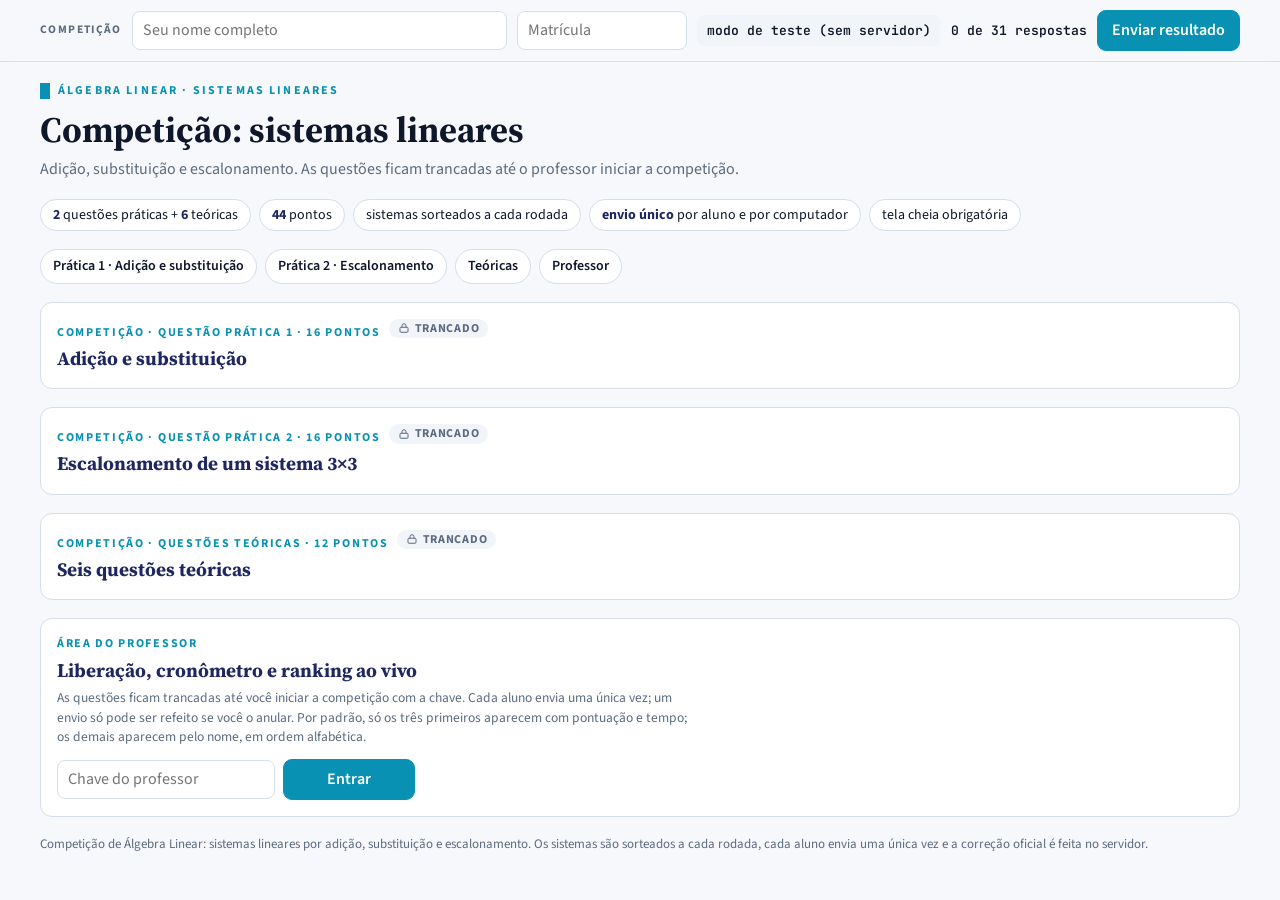
==== atividade-01/index.html @ f45334dc "feat: add atividade-01" ====
<!DOCTYPE html>
<html lang="pt-BR">
<head>
<meta charset="utf-8">
<meta name="viewport" content="width=device-width, initial-scale=1">
<title>Competição: Sistemas Lineares</title>
<link rel="preconnect" href="https://fonts.googleapis.com">
<link rel="preconnect" href="https://fonts.gstatic.com" crossorigin>
<link href="https://fonts.googleapis.com/css2?family=JetBrains+Mono:wght@400;600&family=Source+Serif+4:ital,opsz,wght@0,8..60,600;0,8..60,700;1,8..60,600&family=Source+Sans+3:wght@400;600;700&display=swap" rel="stylesheet">
<style>
/* Layout: barra de identificação fixa; cabeçalho curto; uma seção por questão (trancada até a liberação); área do professor ao fim. Paleta da competição anterior: marinho + ciano, semânticas verde/vermelho. */
:root {
  --bg: #F6F8FB;
  --surface: #FFFFFF;
  --surface-2: #F1F5F9;
  --ink: #0F172A;
  --muted: #5B6B80;
  --line: #D5DEE9;
  --navy: #1E2761;
  --accent: #0891B2;
  --accent-soft: #E0F4F8;
  --c-default: #3B4A63;
  --c-compare: #F59E0B;
  --c-swap: #0891B2;
  --c-sorted: #10B981;
  --c-focus: #7C3AED;
  --c-prefix: #5B8DEF;
  --ok: #059669;
  --bad: #DC2626;
  --code-bg: #1E293B;
  --code-ink: #E2E8F0;
  --code-kw: #C084FC;
  --code-hl: rgba(8, 145, 178, .35);
  --font-display: "Source Serif 4", Georgia, "Times New Roman", serif;
  --font-body: "Source Sans 3", Calibri, Carlito, "Segoe UI", system-ui, sans-serif;
  --font-mono: "JetBrains Mono", Consolas, "Courier New", monospace;
  --dur: 380ms;
  color-scheme: light;
}
@media (prefers-color-scheme: dark) {
  :root:not([data-theme="light"]) {
    --bg: #0C1220; --surface: #131B2E; --surface-2: #1A2440; --ink: #E6ECF5; --muted: #9AA8BD; --line: #2A3754;
    --navy: #A9B8F5; --accent: #22B8D8; --accent-soft: #0F3240; --c-default: #6B7C99; --c-prefix: #6E9BF5;
    --code-bg: #0A1020; --code-hl: rgba(34, 184, 216, .30); color-scheme: dark;
  }
}
:root[data-theme="dark"] {
  --bg: #0C1220; --surface: #131B2E; --surface-2: #1A2440; --ink: #E6ECF5; --muted: #9AA8BD; --line: #2A3754;
  --navy: #A9B8F5; --accent: #22B8D8; --accent-soft: #0F3240; --c-default: #6B7C99; --c-prefix: #6E9BF5;
  --code-bg: #0A1020; --code-hl: rgba(34, 184, 216, .30); color-scheme: dark;
}
* { box-sizing: border-box; }
html, body { margin: 0; }
body { background: var(--bg); color: var(--ink); font-family: var(--font-body); font-size: 16px; line-height: 1.45; }
button, input, select { font: inherit; color: inherit; }
:focus-visible { outline: 3px solid var(--accent); outline-offset: 2px; }

.wrap { max-width: 1240px; margin: 0 auto; padding: 20px 20px 40px; display: grid; gap: 18px; }
header.top { display: flex; flex-wrap: wrap; align-items: end; justify-content: space-between; gap: 12px; }
.eyebrow { font-size: 12px; font-weight: 700; letter-spacing: .18em; text-transform: uppercase; color: var(--accent); display: flex; align-items: center; gap: 8px; }
.eyebrow::before { content: ""; width: 10px; height: 16px; background: var(--accent); display: inline-block; }
h1 { font-family: var(--font-display); font-size: clamp(26px, 3.4vw, 36px); margin: 4px 0 0; color: var(--ink); text-wrap: balance; }
h2 { font-family: var(--font-display); font-size: 19px; margin: 0; color: var(--navy); text-wrap: balance; }
.sub { color: var(--muted); margin: 2px 0 0; }

.tabs { display: flex; flex-wrap: wrap; gap: 8px; }
.seg { display: inline-flex; border: 1px solid var(--line); border-radius: 10px; overflow: hidden; background: var(--surface); }
.seg button { border: 0; background: transparent; padding: 9px 16px; cursor: pointer; font-weight: 600; color: var(--muted); }
.seg button + button { border-left: 1px solid var(--line); }
.seg button[aria-pressed="true"] { background: var(--navy); color: var(--surface); }
:root[data-theme="dark"] .seg button[aria-pressed="true"] { color: #0C1220; }
@media (prefers-color-scheme: dark) { :root:not([data-theme="light"]) .seg button[aria-pressed="true"] { color: #0C1220; } }

.grid { display: grid; grid-template-columns: minmax(0, 1fr) 360px; gap: 18px; align-items: start; }
@media (max-width: 980px) { .grid { grid-template-columns: 1fr; } }
.card { background: var(--surface); border: 1px solid var(--line); border-radius: 12px; padding: 16px; display: grid; gap: 12px; min-width: 0; }
.card-head { display: flex; align-items: center; justify-content: space-between; gap: 10px; flex-wrap: wrap; }

/* palco */
.stage { position: relative; overflow-x: auto; overflow-y: hidden; border-radius: 10px; background: var(--surface-2); border: 1px solid var(--line); }
.track { position: relative; height: 330px; margin: 0 auto; }
.el { position: absolute; left: 0; top: 0; display: flex; align-items: flex-start; justify-content: center; border-radius: 6px 6px 3px 3px;
  background: var(--c-default); color: #fff; font-family: var(--font-mono); font-weight: 600; font-size: 14px; padding-top: 6px;
  transition: transform var(--dur) ease, background-color var(--dur) ease, box-shadow var(--dur) ease, height var(--dur) ease; will-change: transform; }
.el.chip { border-radius: 6px; align-items: center; padding-top: 0; font-size: 16px; }
.el.prefix { background: var(--c-prefix); }
.el.sorted { background: var(--c-sorted); }
.el.focus { background: var(--c-focus); }
.el.cmp { background: var(--c-compare); color: #1B1300; }
.el.swap { background: var(--c-swap); }
.el.lifted { box-shadow: 0 10px 18px rgba(15, 23, 42, .28); }
.idx { position: absolute; font-family: var(--font-mono); font-size: 12px; color: var(--muted); text-align: center; }
.ptr { position: absolute; font-family: var(--font-mono); font-size: 12px; font-weight: 600; color: var(--accent); text-align: center; white-space: nowrap;
  transition: transform var(--dur) ease; }
.ptr span { display: inline-block; padding: 1px 6px; border-radius: 6px; background: var(--accent-soft); }
.ptr::before { content: "▲"; display: block; font-size: 10px; line-height: 1; }
.node { position: absolute; display: grid; grid-template-columns: 16px 1fr 16px; height: 44px; border: 1.5px solid var(--navy); border-radius: 6px; overflow: hidden; background: var(--surface); }
.node i { font-style: normal; font-size: 12px; font-family: var(--font-mono); color: var(--muted); display: grid; place-items: center; background: var(--accent-soft); }
.node i:first-child { border-right: 1px solid var(--line); } .node i:last-child { border-left: 1px solid var(--line); }
.link { position: absolute; font-family: var(--font-mono); color: var(--navy); font-size: 18px; text-align: center; line-height: 1; }
.tag { position: absolute; font-family: var(--font-mono); font-size: 11px; font-weight: 600; color: var(--c-compare); text-align: center; }
.nul { position: absolute; font-family: var(--font-mono); font-size: 12px; color: var(--muted); }

.legend { display: flex; flex-wrap: wrap; gap: 6px 14px; font-size: 13px; color: var(--muted); }
.legend span { display: inline-flex; align-items: center; gap: 6px; }
.legend b { width: 14px; height: 14px; border-radius: 3px; display: inline-block; }

.msg { border-left: 4px solid var(--accent); background: var(--accent-soft); padding: 10px 14px; border-radius: 0 8px 8px 0; min-height: 66px; display: grid; gap: 2px; }
.msg .meta { font-size: 12px; font-weight: 700; letter-spacing: .12em; text-transform: uppercase; color: var(--accent); font-variant-numeric: tabular-nums; }
.msg p { margin: 0; font-size: 16.5px; }
.msg code, .mono { font-family: var(--font-mono); font-size: .92em; }

.controls { display: flex; flex-wrap: wrap; align-items: center; gap: 8px; }
.btn { border: 1px solid var(--line); background: var(--surface); padding: 8px 14px; border-radius: 9px; cursor: pointer; font-weight: 600; display: inline-flex; align-items: center; gap: 6px; }
.btn:hover { border-color: var(--accent); }
.btn:disabled { opacity: .45; cursor: not-allowed; }
.btn.primary { background: var(--accent); border-color: var(--accent); color: #fff; min-width: 132px; justify-content: center; }
.btn.small { padding: 6px 10px; font-size: 14px; }
.timeline { flex: 1 1 200px; display: flex; align-items: center; gap: 8px; min-width: 180px; }
.timeline input { flex: 1; accent-color: var(--accent); }
.timeline output { font-family: var(--font-mono); font-size: 13px; color: var(--muted); min-width: 70px; text-align: right; font-variant-numeric: tabular-nums; }
.speed { display: flex; flex-wrap: wrap; align-items: center; gap: 8px; }
.speed .label { font-size: 13px; font-weight: 700; color: var(--muted); letter-spacing: .08em; text-transform: uppercase; }
.speed .seg button { padding: 7px 11px; font-size: 14px; }

/* lateral */
.code { background: var(--code-bg); color: var(--code-ink); border-radius: 10px; padding: 10px 0; font-family: var(--font-mono); font-size: 12.5px; overflow-x: auto; }
.code div { padding: 2px 14px; white-space: pre; border-left: 3px solid transparent; }
.code div.on { background: var(--code-hl); border-left-color: var(--c-compare); }
.code .kw { color: var(--code-kw); font-weight: 600; }
.stats { display: grid; grid-template-columns: repeat(3, 1fr); gap: 8px; }
.stat { background: var(--surface-2); border: 1px solid var(--line); border-radius: 10px; padding: 8px 10px; }
.stat small { display: block; font-size: 11px; font-weight: 700; letter-spacing: .1em; text-transform: uppercase; color: var(--muted); }
.stat b { font-family: var(--font-mono); font-size: 22px; font-variant-numeric: tabular-nums; }
.vars { display: flex; flex-wrap: wrap; gap: 6px; min-height: 30px; }
.vars span { font-family: var(--font-mono); font-size: 13px; background: var(--surface-2); border: 1px solid var(--line); padding: 3px 8px; border-radius: 6px; }
.cx { width: 100%; border-collapse: collapse; font-size: 14px; }
.cx th, .cx td { border: 1px solid var(--line); padding: 5px 8px; text-align: left; }
.cx th { background: var(--surface-2); font-size: 12px; letter-spacing: .06em; text-transform: uppercase; color: var(--muted); }
.cx td.m { font-family: var(--font-mono); }
.good { color: var(--ok); font-weight: 600; } .badv { color: var(--bad); font-weight: 600; }
.note { font-size: 13.5px; color: var(--muted); margin: 0; }

/* formulários */
.form { display: grid; grid-template-columns: repeat(auto-fit, minmax(170px, 1fr)); gap: 12px; align-items: end; }
.field { display: grid; gap: 4px; }
.field label { font-size: 13px; font-weight: 700; color: var(--muted); }
.field input[type="text"], .field input[type="number"], .field select { border: 1px solid var(--line); background: var(--surface); padding: 8px 10px; border-radius: 8px; width: 100%; }
.field input[type="range"] { accent-color: var(--accent); width: 100%; }
.row { display: flex; flex-wrap: wrap; gap: 8px; align-items: center; }
.err { color: var(--bad); font-size: 14px; margin: 0; min-height: 1.2em; }
.vec { font-family: var(--font-mono); font-size: 15px; background: var(--surface-2); border: 1px dashed var(--line); padding: 6px 10px; border-radius: 8px; overflow-wrap: anywhere; }

.two { display: grid; grid-template-columns: 1fr 1fr; gap: 18px; align-items: start; }
@media (max-width: 980px) { .two { grid-template-columns: 1fr; } }
.question { font-size: 16.5px; margin: 0; }
.feedback { padding: 8px 12px; border-radius: 8px; font-weight: 600; margin: 0; }
.feedback.ok { background: color-mix(in srgb, var(--ok) 14%, transparent); color: var(--ok); }
.feedback.no { background: color-mix(in srgb, var(--bad) 12%, transparent); color: var(--bad); }
.score { font-family: var(--font-mono); font-size: 14px; color: var(--muted); font-variant-numeric: tabular-nums; }
.sheet { font-family: var(--font-mono); font-size: 13px; background: var(--surface-2); border: 1px solid var(--line); border-radius: 8px; padding: 12px; white-space: pre-wrap; max-height: 320px; overflow: auto; margin: 0; }
.kbd { font-family: var(--font-mono); font-size: 12px; border: 1px solid var(--line); border-bottom-width: 2px; border-radius: 4px; padding: 0 5px; background: var(--surface); }
footer { color: var(--muted); font-size: 13px; }

@media (prefers-reduced-motion: reduce) { .el, .ptr { transition: none; } }

/* ---------- competição ---------- */
[hidden] { display: none !important; }
.idbar { position: sticky; top: 0; z-index: 40; background: color-mix(in srgb, var(--bg) 88%, transparent); backdrop-filter: blur(8px); -webkit-backdrop-filter: blur(8px); border-bottom: 1px solid var(--line); }
.idbar .in { max-width: 1240px; margin: 0 auto; padding: 10px 20px; display: flex; flex-wrap: wrap; gap: 8px 10px; align-items: center; }
.idbar #who { flex: 1 1 200px; } .idbar #mat { flex: 0 1 170px; }
.idbar input { border: 1px solid var(--line); background: var(--surface); padding: 7px 10px; border-radius: 8px; min-width: 0; }
.lbl { font-size: 11.5px; font-weight: 700; letter-spacing: .12em; text-transform: uppercase; color: var(--muted); }
.clock { font: 600 13px var(--font-mono); padding: 7px 10px; border-radius: 8px; background: var(--surface-2); white-space: nowrap; }
.clock.on { background: color-mix(in srgb, var(--ok) 16%, transparent); color: var(--ok); }
.clock.warn { background: color-mix(in srgb, var(--c-compare) 22%, transparent); color: #9A5B00; }
.clock.end { background: color-mix(in srgb, var(--bad) 14%, transparent); color: var(--bad); }
.ptsb { font: 600 13px var(--font-mono); white-space: nowrap; }
.need { border-color: var(--bad) !important; box-shadow: 0 0 0 2px color-mix(in srgb, var(--bad) 25%, transparent); }
.send-panel { display: flex; flex-wrap: wrap; gap: 10px; align-items: center; justify-content: space-between; padding: 10px 14px; border-radius: 8px; background: var(--surface); border: 1px solid var(--line); font-size: 15px; }
.idbar .send-panel { max-width: 1200px; margin: 0 auto 10px; }
.send-panel.ok { background: color-mix(in srgb, var(--ok) 12%, var(--surface)); border-color: var(--ok); }
.send-panel.bad { background: color-mix(in srgb, var(--bad) 10%, var(--surface)); border-color: var(--bad); }
nav.toc { display: flex; flex-wrap: wrap; gap: 8px; }
nav.toc a { font-size: 14px; font-weight: 600; color: var(--ink); text-decoration: none; padding: 6px 12px; border: 1px solid var(--line); border-radius: 999px; background: var(--surface); }
nav.toc a:hover { border-color: var(--accent); }
.lab-lock { text-align: center; padding: 28px 16px; }
.lab-lock h2 { margin-bottom: 6px; }

.comp { scroll-margin-top: 80px; }
.comp-top { display: flex; flex-wrap: wrap; gap: 10px; align-items: flex-start; justify-content: space-between; }
.comp-head { display: grid; gap: 4px; max-width: 80ch; }
.comp-head .num { font-size: 12px; font-weight: 700; letter-spacing: .14em; text-transform: uppercase; color: var(--accent); }
.lockchip { display: inline-flex; align-items: center; gap: 5px; margin-left: 8px; padding: 1px 9px; border-radius: 999px; background: var(--surface-2); color: var(--muted); letter-spacing: .06em; vertical-align: 1px; }
.lockchip svg { width: 12px; height: 12px; }
body.liberada .lockchip { display: none; }
body:not(.liberada) [data-comp] .comp-desc, body:not(.liberada) [data-comp] .comp-body { display: none; }
.comp-body { display: grid; gap: 14px; }
.cgrid { display: grid; grid-template-columns: repeat(auto-fit, minmax(min(100%, 420px), 1fr)); gap: 14px; align-items: start; }
.sub-card { background: var(--surface-2); border: 1px solid var(--line); border-radius: 10px; padding: 14px; display: grid; gap: 10px; min-width: 0; }
.vrow { display: flex; flex-wrap: wrap; gap: 4px; align-items: flex-end; }
.vbox { display: inline-flex; flex-direction: column; align-items: center; gap: 2px; }
.vbox > b { min-width: 46px; padding: 8px 6px; text-align: center; font: 600 16px var(--font-mono); background: var(--surface); border: 1.5px solid var(--navy); border-radius: 6px; }
.vbox small, .ib small.ix { font: 11px var(--font-mono); color: var(--muted); }
.vname { font: 600 17px var(--font-mono); margin-right: 6px; align-self: center; }
.ib { display: inline-flex; flex-direction: column; align-items: center; gap: 2px; }
.ib input { width: 62px; text-align: center; font-family: var(--font-mono); border: 1px solid var(--line); background: var(--surface); padding: 7px 4px; border-radius: 7px; }
.ib.wide input { width: 90px; }
.ib.okc input { border-color: var(--ok); background: color-mix(in srgb, var(--ok) 10%, var(--surface)); }
.ib.badc input { border-color: var(--bad); background: color-mix(in srgb, var(--bad) 8%, var(--surface)); }
.gabv { font: 600 11px var(--font-mono); color: var(--muted); white-space: nowrap; }
.ib.okc .gabv { color: var(--ok); } .ib.badc .gabv { color: var(--bad); }
.qi { display: flex; flex-wrap: wrap; gap: 8px 12px; align-items: center; justify-content: space-between; padding: 8px 0; border-bottom: 1px dashed var(--line); }
.qi:last-child { border-bottom: 0; }
.qi > span:first-child { flex: 1 1 220px; }
.fb { font-size: 15px; padding: 9px 12px; border-radius: 8px; background: var(--surface-2); min-height: 2.6em; }
.fb.ok { background: color-mix(in srgb, var(--ok) 13%, transparent); } .fb.ok b { color: var(--ok); }
.expts { font: 600 13px var(--font-mono); }
.sp { flex: 1; }
.btn.danger:hover { border-color: var(--bad); color: var(--bad); }
.quiz-top { display: flex; flex-wrap: wrap; gap: 12px; align-items: center; justify-content: space-between; }
.qscore { font: 600 14px var(--font-mono); }
.qbar { flex: 1; min-width: 160px; max-width: 360px; height: 6px; border-radius: 3px; background: var(--surface-2); overflow: hidden; }
.qbar i { display: block; height: 100%; width: 0; background: var(--ok); transition: width .4s; }
.quiz { display: grid; grid-template-columns: repeat(auto-fit, minmax(min(100%, 380px), 1fr)); gap: 14px; }
.q { background: var(--surface-2); border: 1px solid var(--line); border-radius: 10px; padding: 14px; display: grid; gap: 10px; align-content: start; }
.q h4 { margin: 0; font-size: 16px; line-height: 1.45; }
.q .qn { font: 600 11px var(--font-mono); color: var(--muted); letter-spacing: .06em; }
.opts { display: grid; gap: 6px; }
.opts button { text-align: left; font-size: 15px; padding: 8px 12px; border-radius: 8px; border: 1px solid var(--line); background: var(--surface); cursor: pointer; line-height: 1.4; }
.opts button:hover:not([disabled]) { border-color: var(--accent); }
.opts button[disabled] { cursor: default; }
.opts button.right { border-color: var(--ok); background: color-mix(in srgb, var(--ok) 13%, var(--surface)); }
.opts button.wrong { border-color: var(--bad); background: color-mix(in srgb, var(--bad) 10%, var(--surface)); }
.q .why { font-size: 14.5px; border-left: 3px solid var(--ok); padding-left: 10px; }
.q .why.miss { border-left-color: var(--bad); }

.rk-bar { display: flex; flex-wrap: wrap; gap: 8px; align-items: center; }
.rk-bar input[type="password"], .rk-bar input[type="number"] { border: 1px solid var(--line); background: var(--surface); padding: 7px 10px; border-radius: 8px; }
.rk-status { font-size: 14px; color: var(--muted); }
.state-chip { font: 600 12px var(--font-mono); letter-spacing: .06em; text-transform: uppercase; padding: 5px 10px; border-radius: 999px; background: var(--surface-2); }
.state-chip.on { background: color-mix(in srgb, var(--ok) 18%, transparent); color: var(--ok); }
.state-chip.end { background: color-mix(in srgb, var(--bad) 15%, transparent); color: var(--bad); }
.bigclock { font: 700 clamp(28px, 4vw, 42px) var(--font-mono); letter-spacing: -.02em; font-variant-numeric: tabular-nums; }
.rk-grid { display: grid; grid-template-columns: minmax(0, 1.6fr) minmax(0, 1fr); gap: 16px; align-items: start; }
@media (max-width: 980px) { .rk-grid { grid-template-columns: 1fr; } }
.rk-table { width: 100%; border-collapse: collapse; font-size: 14.5px; }
.rk-table th, .rk-table td { padding: 7px 9px; border-bottom: 1px solid var(--line); text-align: left; }
.rk-table th { font: 600 11px var(--font-mono); letter-spacing: .06em; text-transform: uppercase; color: var(--muted); }
.rk-table td.n { font-family: var(--font-mono); font-size: 13.5px; text-align: right; white-space: nowrap; }
.rk-table tr.flash td { animation: flash 2.4s; }
.tblwrap { overflow-x: auto; }
@keyframes flash { 0% { background: color-mix(in srgb, var(--c-compare) 35%, transparent); } 100% { background: transparent; } }
.medal { display: inline-flex; width: 24px; height: 24px; border-radius: 50%; align-items: center; justify-content: center; font: 700 12px var(--font-mono); background: var(--surface-2); flex: none; }
.medal.g1 { background: #F2C94C; color: #3A2C00; } .medal.g2 { background: #C9CED6; color: #222; } .medal.g3 { background: #D99A5B; color: #2A1600; }
.podio { display: grid; gap: 8px; }
.podio .pd { display: grid; grid-template-columns: auto minmax(0, 1fr) auto auto; gap: 12px; align-items: center; padding: 10px 12px; border-radius: 9px; background: var(--surface-2); }
.podio .pd .nm { font-weight: 700; overflow: hidden; text-overflow: ellipsis; white-space: nowrap; }
.podio .pd .n { font-family: var(--font-mono); font-size: 13.5px; white-space: nowrap; }
.podio .pd.flash { animation: flash 2.4s; }
.nomes { display: flex; flex-wrap: wrap; gap: 6px; margin-top: 4px; }
.nomes span { padding: 4px 11px; border-radius: 999px; background: var(--surface-2); font-size: 14px; }
.feed { list-style: none; margin: 0; padding: 0; display: grid; gap: 5px; max-height: 420px; overflow: auto; }
.feed li { display: flex; gap: 8px; justify-content: space-between; align-items: center; padding: 6px 9px; border-radius: 7px; background: var(--surface-2); font-size: 14px; }
.feed li.new { animation: flash 2.4s; }
.feed .t { font: 600 12px var(--font-mono); color: var(--muted); }
.tag-ok, .tag-late, .tag-bl { font: 600 11px var(--font-mono); padding: 2px 7px; border-radius: 999px; white-space: nowrap; }
.tag-ok { background: color-mix(in srgb, var(--ok) 16%, transparent); color: var(--ok); }
.tag-late { background: color-mix(in srgb, var(--bad) 14%, transparent); color: var(--bad); }
.tag-bl { background: var(--bad); color: #fff; }
.telao { position: fixed; inset: 0; z-index: 100; background: var(--bg); overflow: auto; padding: clamp(16px, 3vw, 40px); }
.telao-top { display: flex; flex-wrap: wrap; gap: 16px; align-items: center; justify-content: space-between; margin-bottom: 18px; }
.telao h2 { font-size: clamp(24px, 3vw, 38px); }
.telao .bigclock { font-size: clamp(40px, 7vw, 80px); }
.tl-list { list-style: none; margin: 0; padding: 0; display: grid; gap: 8px; }
.tl-list li { display: grid; grid-template-columns: 56px minmax(0, 1fr) auto auto; gap: 16px; align-items: center; padding: 12px 18px; border-radius: 12px; background: var(--surface); border: 1px solid var(--line); font-size: clamp(16px, 2vw, 22px); }
.tl-list li .nm { font-weight: 700; overflow: hidden; text-overflow: ellipsis; white-space: nowrap; }
.tl-list li .sc { font: 700 1.05em var(--font-mono); }
.tl-list li .tm { font: 600 .8em var(--font-mono); color: var(--muted); }
.tl-list li.up { box-shadow: 0 0 0 3px var(--ok); }
.tl-list .medal { width: 40px; height: 40px; font-size: 16px; }
.tl-nomes { margin-top: 22px; }
.tl-nomes .nomes span { font-size: clamp(15px, 1.6vw, 19px); padding: 6px 14px; background: var(--surface); border: 1px solid var(--line); }
.tl-ticker { margin-top: 16px; color: var(--muted); min-height: 1.6em; }
.gate { position: fixed; inset: 0; z-index: 200; background: var(--bg); display: grid; place-items: center; padding: 16px; overflow: auto; }
.gate-box { max-width: 580px; width: 100%; background: var(--surface); border: 1px solid var(--line); border-radius: 14px; padding: clamp(18px, 4vw, 28px); display: grid; gap: 14px; }
.gate-box p { margin: 0; }
.gate-box ul { margin: 0; padding-left: 1.2em; display: grid; gap: 4px; }
.gate-box .row input { flex: 1 1 180px; border: 1px solid var(--line); background: var(--surface); padding: 8px 10px; border-radius: 8px; }
.gate-box details { font-size: 14px; color: var(--muted); }
.gate-box summary { cursor: pointer; }
.alerta { padding: 10px 12px; border-radius: 8px; background: color-mix(in srgb, var(--bad) 11%, transparent); border: 1px solid var(--bad); }
.alerta b { color: var(--bad); }
body.gate-on { overflow: hidden; }
@media (max-width: 720px) { .idbar { position: static; } }
@media (max-width: 460px) { .podio .pd { grid-template-columns: auto minmax(0, 1fr) auto; } .podio .pd .tmx { display: none; } .ib input { width: 54px; } }
@media (prefers-reduced-motion: reduce) { .rk-table tr.flash td, .feed li.new, .podio .pd.flash { animation: none; } }

/* ---------- sistemas lineares ---------- */
.stage { display: flex; flex-wrap: wrap; gap: 14px 22px; align-items: center; justify-content: center; padding: 14px 12px; border-radius: 10px; background: var(--surface); border: 1px solid var(--line); overflow-x: auto; }
.sys { display: inline-grid; gap: 4px; border-left: 2px solid var(--ink); border-radius: 14px 0 0 14px; padding: 6px 6px 6px 14px; font: 600 17px var(--font-mono); white-space: nowrap; }
.sys i, .calc i, .linha i, .qi i { font-family: var(--font-display); font-style: italic; font-weight: 600; }
.eqn { font: 600 12px var(--font-mono); color: var(--muted); margin-right: 6px; }
.augw { display: inline-flex; align-items: center; gap: 8px; }
.augn { font: 600 15px var(--font-mono); }
.aug { display: inline-grid; grid-template-columns: repeat(var(--n), auto); gap: 2px 4px; padding: 4px 12px; position: relative; font: 600 15px var(--font-mono); }
.aug::before, .aug::after { content: ""; position: absolute; top: 0; bottom: 0; width: 7px; border: 2px solid var(--ink); }
.aug::before { left: 0; border-right: 0; } .aug::after { right: 0; border-left: 0; }
.aug > span { min-width: 2.2em; text-align: right; padding: 2px 4px; }
.aug > span.rhs { border-left: 1.5px dashed var(--muted); margin-left: 6px; padding-left: 10px; }
.arr { font: 600 12px/1.5 var(--font-mono); color: var(--accent); text-align: center; }
.linha { display: flex; flex-wrap: wrap; gap: 6px; align-items: flex-start; font: 600 15px var(--font-mono); }
.linha .ln { min-width: 2.4em; padding-top: 8px; }
.linha .lt { display: inline-flex; align-items: flex-start; gap: 3px; }
.linha .lt i { padding-top: 8px; }
.linha .lt.zero { color: var(--muted); padding-top: 8px; }
.linha .op { padding-top: 8px; color: var(--muted); }
.ib.sm input { width: 64px; }
.qi .row { gap: 6px; font: 600 15px var(--font-mono); }
.pt { font: 600 12px var(--font-mono); color: var(--accent); white-space: nowrap; }
.sol { border-left: 3px solid var(--ok); padding: 6px 0 6px 12px; display: grid; gap: 8px; font-size: 15px; }
.sol p { margin: 0; }
.calc { font: 600 14.5px/1.8 var(--font-mono); padding: 8px 12px; background: var(--surface); border: 1px solid var(--line); border-radius: 8px; overflow-x: auto; }
.rules { display: flex; flex-wrap: wrap; gap: 8px; }
.rules span { font-size: 14px; padding: 5px 12px; border-radius: 999px; background: var(--surface); border: 1px solid var(--line); }
.rules b { color: var(--navy); }
</style>
</head>
<body>

<div class="idbar" id="idbar">
  <div class="in">
    <span class="lbl">Competição</span>
    <input id="who" type="text" placeholder="Seu nome completo" autocomplete="name" aria-label="Seu nome completo" maxlength="80">
    <input id="mat" type="text" placeholder="Matrícula" aria-label="Matrícula" maxlength="30">
    <span class="clock" id="clock">conectando…</span>
    <span class="ptsb" id="pts">0 de 31 respostas</span>
    <button class="btn primary" id="send" type="button">Enviar resultado</button>
  </div>
  <div class="send-panel" id="sendp" hidden aria-live="polite"></div>
</div>
<div class="wrap">
  <header class="top">
    <div>
      <div class="eyebrow">Álgebra Linear · Sistemas Lineares</div>
      <h1>Competição: sistemas lineares</h1>
      <p class="sub">Adição, substituição e escalonamento. As questões ficam trancadas até o professor iniciar a competição.</p>
    </div>
  </header>
  <div class="rules" aria-label="Regras">
    <span><b>2</b> questões práticas + <b>6</b> teóricas</span>
    <span><b>44</b> pontos</span>
    <span>sistemas sorteados a cada rodada</span>
    <span><b>envio único</b> por aluno e por computador</span>
    <span>tela cheia obrigatória</span>
  </div>
  <nav class="toc" aria-label="Seções">
    <a href="#c1">Prática 1 · Adição e substituição</a>
    <a href="#c2">Prática 2 · Escalonamento</a>
    <a href="#c3">Teóricas</a>
    <a href="#prof">Professor</a>
  </nav>

  <section class="card comp" id="c1" data-comp>
    <div class="comp-top"><div class="comp-head"><span class="num">Competição · Questão prática 1 · 16 pontos<span class="lockchip">trancado</span></span><h2>Adição e substituição</h2></div></div>
    <p class="note comp-desc">Dois sistemas 2×2: o primeiro pelo método da adição, o segundo pelo método da substituição. Os pontos de cada campo estão indicados ao lado dele.</p>
    <div class="comp-body" data-ex="p1"></div>
  </section>
  <section class="card comp" id="c2" data-comp>
    <div class="comp-top"><div class="comp-head"><span class="num">Competição · Questão prática 2 · 16 pontos<span class="lockchip">trancado</span></span><h2>Escalonamento de um sistema 3×3</h2></div></div>
    <p class="note comp-desc">Escalone o sistema com as operações indicadas e resolva por substituição de baixo para cima. Cada coeficiente das linhas vale 1 ponto.</p>
    <div class="comp-body" data-ex="p2"></div>
  </section>
  <section class="card comp" id="c3" data-comp>
    <div class="comp-top"><div class="comp-head"><span class="num">Competição · Questões teóricas · 12 pontos<span class="lockchip">trancado</span></span><h2>Seis questões teóricas</h2></div></div>
    <p class="note comp-desc">Cada questão vale 2 pontos. Só a primeira resposta conta: pense antes de clicar.</p>
    <div class="comp-body">
      <div class="quiz-top"><span class="qscore" id="q-score"></span><div class="qbar"><i id="q-bar"></i></div></div>
      <div class="quiz" id="quiz"></div>
    </div>
  </section>

  <section class="card comp" id="prof">
    <div class="comp-top"><div class="comp-head"><span class="num">Área do professor</span><h2>Liberação, cronômetro e ranking ao vivo</h2>
      <p class="note">As questões ficam trancadas até você iniciar a competição com a chave. Cada aluno envia uma única vez; um envio só pode ser refeito se você o anular. Por padrão, só os três primeiros aparecem com pontuação e tempo; os demais aparecem pelo nome, em ordem alfabética.</p></div></div>
    <form class="rk-bar" id="pf-form">
      <input type="password" id="pf-key" placeholder="Chave do professor" autocomplete="current-password" aria-label="Chave do professor">
      <button class="btn primary" type="submit">Entrar</button>
      <span class="rk-status" id="pf-status" aria-live="polite"></span>
    </form>
    <div id="pf-panel" hidden>
      <div class="rk-bar" style="justify-content:space-between;margin-top:6px">
        <div class="row"><span class="state-chip" id="pf-state">—</span><span class="bigclock" id="pf-clock">--:--</span></div>
        <div class="row">
          <label class="row note" for="pf-auto"><input type="checkbox" id="pf-auto" checked> atualizar a cada 5 s</label>
          <button class="btn" type="button" id="pf-refresh">Atualizar agora</button>
          <button class="btn primary" type="button" id="pf-telao">Abrir telão</button>
        </div>
      </div>
      <div class="rk-bar" style="margin-top:12px">
        <span id="pf-start-g" class="row"><label for="pf-min" class="note">Duração</label><input type="number" id="pf-min" min="1" max="600" value="30" style="width:84px"><span class="note">min</span><button class="btn primary" type="button" id="pf-start">Iniciar competição</button></span>
        <span id="pf-run-g" class="row"><button class="btn" type="button" id="pf-plus">+5 min</button><button class="btn danger" type="button" id="pf-stop">Encerrar agora</button></span>
        <span class="sp"></span>
        <button class="btn danger" type="button" id="pf-new">Nova competição</button>
      </div>
      <div class="send-panel" id="pf-confirm" hidden style="margin-top:10px"></div>
      <div class="rk-grid" style="margin-top:14px">
        <div class="sub-card">
          <div class="row" style="justify-content:space-between"><h2 style="font-size:17px">Ranking</h2><div class="row"><span class="note" id="pf-count"></span><button class="btn small" type="button" id="pf-full" aria-pressed="false">Mostrar pontuação de todos</button></div></div>
          <div id="pf-rank"></div>
          <div id="pf-late"></div>
          <div id="pf-bloq"></div>
          <div id="pf-sus"></div>
        </div>
        <div class="sub-card"><h2 style="font-size:17px">Envios em tempo real</h2><ul class="feed" id="pf-feed"></ul></div>
      </div>
    </div>
  </section>

  <footer>Competição de Álgebra Linear: sistemas lineares por adição, substituição e escalonamento. Os sistemas são sorteados a cada rodada, cada aluno envia uma única vez e a correção oficial é feita no servidor.</footer>
</div>

<div class="telao" id="telao" hidden>
  <div class="telao-top">
    <div><span class="lbl">Competição · Sistemas Lineares</span><h2>Ranking ao vivo</h2></div>
    <div class="row"><span class="state-chip" id="tl-state">—</span><span class="bigclock" id="tl-clock">--:--</span></div>
    <button class="btn" type="button" id="tl-close">Fechar telão (Esc)</button>
  </div>
  <ol class="tl-list" id="tl-list"></ol>
  <div class="tl-nomes" id="tl-nomes"></div>
  <div class="tl-ticker" id="tl-ticker"></div>
</div>
<div class="gate" id="gate" hidden role="dialog" aria-modal="true" aria-labelledby="g-titulo">
  <div class="gate-box">
    <span class="lbl">Competição · Sistemas Lineares</span>
    <h2 id="g-titulo">A competição começou</h2>
    <p>A prova é feita em tela cheia. Seu envio é <b>bloqueado</b>, e você fica fora do ranking, se:</p>
    <ul><li>sair da tela cheia;</li><li>trocar de aba ou de janela, ou abrir outro aplicativo;</li><li>minimizar o navegador;</li><li>tentar colar algo (Ctrl+V).</li></ul>
    <p><b>O envio é único:</b> cada aluno (nome e matrícula) e cada computador enviam uma única vez.</p>
    <p class="note">Atualizar a página não bloqueia: basta voltar à tela cheia.</p>
    <div class="alerta" id="g-bloq" hidden></div>
    <div class="row" id="g-dados"><input id="g-who" type="text" placeholder="Seu nome completo" autocomplete="name" maxlength="80" aria-label="Seu nome completo"><input id="g-mat" type="text" placeholder="Matrícula" maxlength="30" aria-label="Matrícula"></div>
    <button class="btn primary" type="button" id="g-go">Entrar em tela cheia e começar</button>
    <p class="note" id="g-msg" aria-live="polite"></p>
    <details id="g-prof"><summary>Sou o professor</summary><form class="row" id="g-pf" style="margin-top:8px"><input type="password" id="g-key" placeholder="Chave do professor" autocomplete="current-password" aria-label="Chave do professor"><button class="btn" type="submit">Entrar</button><span id="g-pfmsg"></span></form></details>
  </div>
</div>

<script>
(() => {
'use strict';
const cq = (s, r = document) => r.querySelector(s), cqa = (s, r = document) => [...r.querySelectorAll(s)];
const reduce = matchMedia('(prefers-reduced-motion: reduce)').matches;
const esc = s => String(s).replace(/[&<>"]/g, c => ({ '&':'&amp;', '<':'&lt;', '>':'&gt;', '"':'&quot;' })[c]);

/* ===== MOTOR SISTEMAS LINEARES: idêntico na página e no Apps Script (sorteia os sistemas da rodada e corrige as respostas) ===== */
var SL_QUIZ_N = 6;
var SL_QUIZ_PTS = 2;
/* Pontos de cada campo. Linhas (vetores) valem o peso em cada posição. Total: 16 + 16 + 12 = 44. */
var SL_PESOS = {
  p1: { k: 2, A1: 1, B1: 1, y1: 2, x1: 2, p: 1, q: 1, A2: 1, B2: 1, y2: 2, x2: 2 },
  p2: { m21: 1, m31: 1, L2: 1, L3: 1, m32: 1, L3b: 1, z: 1, y: 2, x: 2 }
};
function sRng_(seed) {
  var a = seed >>> 0;
  return function () {
    a |= 0; a = (a + 0x6d2b79f5) | 0;
    var t = Math.imul(a ^ (a >>> 15), 1 | a);
    t = (t + Math.imul(t ^ (t >>> 7), 61 | t)) ^ t;
    return ((t ^ (t >>> 14)) >>> 0) / 4294967296;
  };
}
function sInt_(rnd, a, b) { return a + Math.floor(rnd() * (b - a + 1)); }
function sNz_(rnd, a, b) { var v; do { v = sInt_(rnd, a, b); } while (v === 0); return v; }
function sEscolhe_(rnd, l) { return l[Math.floor(rnd() * l.length)]; }

/* Adição: multiplicar (I) por k e somar com (II) elimina x, porque a2 = −k·a1. */
function sAdicao_(rnd) {
  for (var t = 0; t < 1000; t++) {
    var x = sNz_(rnd, -6, 7), y = sNz_(rnd, -6, 7);
    var a1 = sEscolhe_(rnd, [1, 2, 3, -1, -2]), b1 = sNz_(rnd, -5, 5), k = sEscolhe_(rnd, [-4, -3, -2, 2, 3, 4]);
    var a2 = -k * a1, b2 = sNz_(rnd, -5, 6), A = k * b1 + b2;
    if (x === y || Math.abs(A) < 2 || Math.abs(a2) > 9) continue;
    var c1 = a1 * x + b1 * y, c2 = a2 * x + b2 * y;
    if (Math.abs(c1) > 50 || Math.abs(c2) > 60 || c1 === 0 || c2 === 0) continue;
    return { L: [[a1, b1, c1], [a2, b2, c2]], x: x, y: y, k: k, A: A, B: k * c1 + c2 };
  }
  return { L: [[2, 3, 1], [-6, 1, 17]], x: -2, y: 5, k: 3, A: 10, B: 20 };
}
/* Substituição: (I) é x + b1·y = c1, então x = p + q·y com p = c1 e q = −b1. */
function sSubst_(rnd) {
  for (var t = 0; t < 1000; t++) {
    var x = sNz_(rnd, -6, 7), y = sNz_(rnd, -6, 7), b1 = sNz_(rnd, -5, 5), a2 = sEscolhe_(rnd, [2, 3, 4, 5, -2, -3]), b2 = sNz_(rnd, -5, 6);
    var c1 = x + b1 * y, c2 = a2 * x + b2 * y, p = c1, q = -b1, A = a2 * q + b2, B = c2 - a2 * p;
    if (x === y || A === 0 || Math.abs(A) === 1 || c1 === 0 || c2 === 0 || Math.abs(c2) > 60 || Math.abs(B) > 99) continue;
    return { L: [[1, b1, c1], [a2, b2, c2]], x: x, y: y, p: p, q: q, A: A, B: B };
  }
  return { L: [[1, -2, -1], [3, 1, 18]], x: 5, y: 3, p: -1, q: 2, A: 7, B: 21 };
}
/* Escalonamento 3×3 sem troca de linhas: A = L·U com multiplicadores inteiros e pivô a11 = 1. */
function sEscal_(rnd) {
  for (var t = 0; t < 2000; t++) {
    var m21 = sNz_(rnd, -3, 3), m31 = sNz_(rnd, -3, 3), m32 = sNz_(rnd, -3, 3);
    var u12 = sInt_(rnd, -3, 3), u13 = sInt_(rnd, -3, 3), u22 = sEscolhe_(rnd, [1, -1, 2, -2]), u23 = sInt_(rnd, -3, 3), u33 = sNz_(rnd, -3, 4);
    var A = [
      [1, u12, u13],
      [m21, m21 * u12 + u22, m21 * u13 + u23],
      [m31, m31 * u12 + m32 * u22, m31 * u13 + m32 * u23 + u33]
    ];
    var x = sInt_(rnd, -4, 5), y = sInt_(rnd, -4, 5), z = sNz_(rnd, -4, 5), ok = true, i, j;
    for (i = 0; i < 3; i++) for (j = 0; j < 3; j++) if (Math.abs(A[i][j]) > 9) ok = false;
    if (!ok || (x === y && y === z) || u12 === 0 && u13 === 0) continue;
    var b = A.map(function (r) { return r[0] * x + r[1] * y + r[2] * z; });
    if (b.some(function (v) { return Math.abs(v) > 45; })) continue;
    var b2 = b[1] - m21 * b[0], b3 = b[2] - m31 * b[0], b3b = b3 - m32 * b2;
    return {
      L: A.map(function (r, i) { return r.concat([b[i]]); }), x: x, y: y, z: z,
      m21: m21, m31: m31, m32: m32,
      L2: [u22, u23, b2], L3: [m32 * u22, m32 * u23 + u33, b3], L3b: [u33, b3b]
    };
  }
  return { L: [[1, 1, 1, 6], [2, 3, 1, 11], [1, 3, 4, 19]], x: 1, y: 2, z: 3, m21: 2, m31: 1, m32: 2, L2: [1, -1, -1], L3: [2, 3, 13], L3b: [5, 15] };
}
function sExercicios_(semente) {
  var rnd = sRng_((semente ^ 0x51d7e3) >>> 0);
  return { p1: { ad: sAdicao_(rnd), sb: sSubst_(rnd) }, p2: { es: sEscal_(rnd) } };
}
function sGabarito_(ex) {
  var ad = ex.p1.ad, sb = ex.p1.sb, es = ex.p2.es;
  return {
    p1: { k: ad.k, A1: ad.A, B1: ad.B, y1: ad.y, x1: ad.x, p: sb.p, q: sb.q, A2: sb.A, B2: sb.B, y2: sb.y, x2: sb.x },
    p2: { m21: es.m21, m31: es.m31, L2: es.L2, L3: es.L3, m32: es.m32, L3b: es.L3b, z: es.z, y: es.y, x: es.x }
  };
}
function sNum_(v) {
  if (v === null || v === undefined || v === '') return null;
  var n = Number(v);
  return isFinite(n) ? n : null;
}
/** Correção: compara cada campo com o gabarito; questões teóricas guardam o índice original da alternativa (0 é a certa). */
function sCorrige_(semente, resp) {
  resp = resp || {};
  var g = sGabarito_(sExercicios_(semente)), pontos = 0, max = 0, det = { p1: 0, p2: 0, quiz: 0 };
  for (var e in SL_PESOS) {
    var r = resp[e] || {};
    for (var k in SL_PESOS[e]) {
      var w = SL_PESOS[e][k], gv = g[e][k];
      if (Object.prototype.toString.call(gv) === '[object Array]') {
        var rv = Object.prototype.toString.call(r[k]) === '[object Array]' ? r[k] : [];
        for (var i = 0; i < gv.length; i++) { max += w; if (sNum_(rv[i]) === gv[i]) { pontos += w; det[e] += w; } }
      } else { max += w; if (sNum_(r[k]) === gv) { pontos += w; det[e] += w; } }
    }
  }
  var qz = resp.quiz || {};
  for (var q = 0; q < SL_QUIZ_N; q++) { max += SL_QUIZ_PTS; if (qz['q' + q] === 0) { pontos += SL_QUIZ_PTS; det.quiz += SL_QUIZ_PTS; } }
  return { pontos: pontos, max: max, det: det };
}
/* ===== fim do motor ===== */


const LOCK_SVG = '<svg viewBox="0 0 24 24" fill="none" stroke="currentColor" stroke-width="2" aria-hidden="true"><rect x="4" y="10.5" width="16" height="10" rx="2"/><path d="M8 10.5V7.5a4 4 0 0 1 8 0v3"/></svg>';
cqa('.lockchip').forEach(c => { c.innerHTML = LOCK_SVG + 'trancado'; });

/* ================= Competição: configuração ================= */
// 1) Cole aqui a URL do App da Web do Google Apps Script (termina em /exec):
const SCRIPT_URL = 'COLE_AQUI_A_URL_DO_APPS_SCRIPT';
// 2) Identificação da turma, gravada junto com cada envio:
const TURMA = 'ALGEBRA';
const CONFIGURED = /^https:\/\/script\.google(usercontent)?\.com\/.+\/exec$/.test(SCRIPT_URL);
const SEMENTE_TESTE = 20261119;
const uuid = () => window.crypto && crypto.randomUUID ? crypto.randomUUID() : 'x' + Date.now().toString(36) + Math.random().toString(36).slice(2);
const mmss = s => { s = Math.max(0, Math.round(s)); const h = Math.floor(s/3600), m = Math.floor((s % 3600)/60), x = s % 60; return (h ? h + ':' + String(m).padStart(2, '0') : String(m).padStart(2, '0')) + ':' + String(x).padStart(2, '0'); };
const hora = iso => { try { return new Date(iso).toLocaleTimeString('pt-BR'); } catch (_) { return ''; } };
const fmtV = a => '[' + a.join(', ') + ']';

/* ---------- identificação do dispositivo (o Apps Script não recebe o IP) ----------
   DEV: identificador aleatório gravado em três lugares (localStorage, cookie e IndexedDB):
        apagar um deles não basta para "virar outro computador".
   IMPRESSAO: resumo das características do navegador e da máquina; serve só para
        alertar o professor, porque computadores idênticos de laboratório podem coincidir. */
const DEV_KEY = 'sistemas-dispositivo';
function lerCookie(n){ try { const m = document.cookie.match(new RegExp('(?:^|; )' + n + '=([^;]*)')); return m ? decodeURIComponent(m[1]) : null; } catch (_) { return null; } }
function idbOpen(){ return new Promise((ok, no) => { try { const r = indexedDB.open('sistemas', 1); r.onupgradeneeded = () => r.result.createObjectStore('kv'); r.onsuccess = () => ok(r.result); r.onerror = () => no(r.error); } catch (e) { no(e); } }); }
function idbGet(){ return idbOpen().then(db => new Promise(ok => { const t = db.transaction('kv').objectStore('kv').get('dev'); t.onsuccess = () => ok(t.result || null); t.onerror = () => ok(null); })).catch(() => null); }
function idbPut(id){ idbOpen().then(db => { db.transaction('kv', 'readwrite').objectStore('kv').put(id, 'dev'); }).catch(() => {}); }
function gravaDev(id){ try { localStorage.setItem(DEV_KEY, id); } catch (_) {} try { document.cookie = `${DEV_KEY}=${encodeURIComponent(id)}; max-age=31536000; path=/; SameSite=Lax`; } catch (_) {} idbPut(id); }
let DEV = (() => { let v = null; try { v = localStorage.getItem(DEV_KEY); } catch (_) {} return v || lerCookie(DEV_KEY); })();
const devPronto = (async () => { if (!DEV) DEV = await idbGet(); if (!DEV) DEV = 'd-' + uuid(); gravaDev(DEV); return DEV; })();
function fnv(s){ let h1 = 0x811c9dc5, h2 = 0x9747b28c; for (let i = 0; i < s.length; i++){ const c = s.charCodeAt(i); h1 = Math.imul(h1 ^ c, 16777619); h2 = Math.imul(h2 ^ c, 2246822519); } return (h1 >>> 0).toString(16).padStart(8, '0') + (h2 >>> 0).toString(16).padStart(8, '0'); }
const IMPRESSAO = (() => {
  const p = [navigator.userAgent, navigator.language, (navigator.languages || []).join(','), navigator.platform, `${screen.width}x${screen.height}x${screen.colorDepth}`, window.devicePixelRatio, Intl.DateTimeFormat().resolvedOptions().timeZone, navigator.hardwareConcurrency, navigator.deviceMemory || '', navigator.maxTouchPoints];
  try { const c = document.createElement('canvas'); c.width = 240; c.height = 40; const x = c.getContext('2d'); x.textBaseline = 'top'; x.font = '16px Arial'; x.fillStyle = '#f60'; x.fillRect(100, 1, 62, 20); x.fillStyle = '#069'; x.fillText('Sistemas ⇄ 3,14 ✓', 2, 15); p.push(c.toDataURL()); } catch (_) {}
  try { const g = document.createElement('canvas').getContext('webgl'), d = g && g.getExtension('WEBGL_debug_renderer_info'); if (d) p.push(g.getParameter(d.UNMASKED_VENDOR_WEBGL), g.getParameter(d.UNMASKED_RENDERER_WEBGL)); } catch (_) {}
  return fnv(p.join('|'));
})();

/* ---------- estado do aluno (fica neste navegador) ---------- */
const STORE_KEY = 'sistemas-competicao-v1';
const nul = n => Array(n).fill(null);
const vazio = () => ({ p1:{ k:null, A1:null, B1:null, x1:null, y1:null, p:null, q:null, A2:null, B2:null, x2:null, y2:null }, p2:{ m21:null, m31:null, L2:nul(3), L3:nul(3), m32:null, L3b:nul(2), x:null, y:null, z:null } });
function loadState(){ try { const s = JSON.parse(localStorage.getItem(STORE_KEY)); if (s && s.aluno && s.p1 && s.p2) return s; } catch (_) {} return null; }
const ST = loadState() || Object.assign({ aluno:uuid(), nome:'', mat:'', rodada:null, semente:null, enviado:null, quiz:{}, qseed:Math.floor(Math.random()*2147483647) }, vazio());
function saveState(){ try { localStorage.setItem(STORE_KEY, JSON.stringify(ST)); } catch (_) {} }
const SRV = { status:CONFIGURED ? 'carregando' : 'teste', inicio:0, fim:0, offset:0, semente:CONFIGURED ? null : SEMENTE_TESTE };
const nowSrv = () => Date.now() + SRV.offset;
let EXS = null, GAB = null;
const respostas = () => ({ p1:ST.p1, p2:ST.p2, quiz:ST.quiz });
const nota = () => SRV.semente ? sCorrige_(SRV.semente, respostas()) : { pontos:0, max:44, det:{ p1:0, p2:0, quiz:0 } };
const acabou = () => !CONFIGURED || SRV.status === 'encerrada' || (SRV.status === 'andamento' && nowSrv() > SRV.fim);

/* ---------- questões práticas: campos numéricos ligados ao estado ---------- */
const CORR = { p1:false, p2:false }, SOL = { p1:false, p2:false };
const NCAMPOS = { p1:11, p2:14 };
const MINUS = '−';
const fN = v => (v < 0 ? MINUS : '') + Math.abs(v);
const fP = v => v < 0 ? `(${fN(v)})` : fN(v);
function termo(c, x, first){
  if (c === 0) return '';
  const a = Math.abs(c), cs = a === 1 ? '' : String(a), sg = c < 0 ? MINUS : '+';
  return first ? `${c < 0 ? MINUS : ''}${cs}<i>${x}</i>` : ` ${sg} ${cs}<i>${x}</i>`;
}
function eqHTML(coefs, vars, rhs){
  let s = '', first = true;
  coefs.forEach((c, i) => { const t = termo(c, vars[i], first); if (t){ s += t; first = false; } });
  return `${s || '0'} = ${fN(rhs)}`;
}
const ROM = ['I', 'II', 'III'];
function sysHTML(L, vars){
  return `<div class="sys" role="group" aria-label="Sistema linear">${L.map((r, i) => `<div><span class="eqn">(${ROM[i]})</span> ${eqHTML(r.slice(0, -1), vars, r[r.length - 1])}</div>`).join('')}</div>`;
}
function augHTML(M, nome){
  return `<span class="augw">${nome ? `<span class="augn">${nome}</span>` : ''}<span class="aug" style="--n:${M[0].length}">${M.map(r => r.map((v, j) => `<span class="${j === r.length - 1 ? 'rhs' : ''}">${fN(v)}</span>`).join('')).join('')}</span></span>`;
}
const editable = k => !!EXS && !CORR[k] && !ST.enviado && !(CONFIGURED && acabou());
const getP = (o, path) => { const [e, k, i] = path.split('.'); const v = o[e][k]; return i == null ? v : v[+i]; };
function setP(path, val){ const [e, k, i] = path.split('.'); if (i == null) ST[e][k] = val; else ST[e][k][+i] = val; }
function inp(path, lab, w){
  const k = path.slice(0, 2), corr = CORR[k], v = getP(ST, path), g = getP(GAB, path), ok = sNum_(v) === g;
  return `<span class="ib${w ? ' ' + w : ''}${corr ? (ok ? ' okc' : ' badc') : ''}"><input type="number" step="1" inputmode="numeric" data-p="${path}" value="${v == null ? '' : esc(v)}" aria-label="${esc(lab)}"${editable(k) ? '' : ' disabled'}>${corr ? `<small class="gabv">${ok ? 'certo' : 'certo: ' + fN(g)}</small>` : ''}</span>`;
}
const pts = n => `<span class="pt">${n} ${n === 1 ? 'ponto' : 'pontos'}</span>`;
function linhaIn(base, vars, nome, w){
  // vars: lista de incógnitas que aparecem com campo; as demais aparecem com coeficiente 0
  const todas = ['x', 'y', 'z'], cells = [];
  let idx = 0;
  todas.forEach(v => {
    if (vars.includes(v)) cells.push(`<span class="lt">${inp(`${base}.${idx++}`, `${nome}: coeficiente de ${v}`, 'sm')}<i>${v}</i></span>`);
    else cells.push(`<span class="lt zero">0<i>${v}</i></span>`);
  });
  return `<div class="linha"><span class="ln">${nome}:</span>${cells.join('<span class="op">+</span>')}<span class="op">=</span>${inp(`${base}.${idx}`, `${nome}: termo independente`, 'sm')}</div>`;
}
function ptsEx(k){ let p = 0, mx = 0; for (const f in SL_PESOS[k]){ const w = SL_PESOS[k][f], g = GAB[k][f], r = ST[k][f]; if (Array.isArray(g)) g.forEach((x, i) => { mx += w; if (sNum_(r[i]) === x) p += w; }); else { mx += w; if (sNum_(r) === g) p += w; } } return [p, mx]; }
function filled(k){ let c = 0; for (const f in ST[k]){ const r = ST[k][f]; if (Array.isArray(r)) c += r.filter(x => x != null).length; else if (r != null) c++; } return c; }

const HTMLX = {
  p1:() => { const A = EXS.p1.ad, S = EXS.p1.sb; return `<div class="cgrid">
    <div class="sub-card"><span class="lbl">(A) Método da adição · 8 pontos</span>
      <div class="stage">${sysHTML(A.L, ['x', 'y'])}</div>
      <div class="qi"><span>(a) Por qual número inteiro <i>k</i> é preciso multiplicar a equação (I) para que, <b>somada</b> à (II), elimine <i>x</i>? ${pts(2)}</span>${inp('p1.k', 'Item a: k')}</div>
      <div class="qi"><span>(b) A soma <i>k</i>·(I) + (II) resulta em <b>A·y = B</b>. ${pts(1)} cada</span><span class="row">A = ${inp('p1.A1', 'Item b: A')} B = ${inp('p1.B1', 'Item b: B')}</span></div>
      <div class="qi"><span>(c) Solução do sistema. ${pts(2)} cada</span><span class="row"><i>x</i> = ${inp('p1.x1', 'Item c: x')} <i>y</i> = ${inp('p1.y1', 'Item c: y')}</span></div>
      <div class="sol" data-sol="ad"></div></div>
    <div class="sub-card"><span class="lbl">(B) Método da substituição · 8 pontos</span>
      <div class="stage">${sysHTML(S.L, ['x', 'y'])}</div>
      <div class="qi"><span>(d) Isolando <i>x</i> na equação (I), obtém-se <b>x = p + q·y</b>. ${pts(1)} cada</span><span class="row">p = ${inp('p1.p', 'Item d: p')} q = ${inp('p1.q', 'Item d: q')}</span></div>
      <div class="qi"><span>(e) Substituindo em (II) e agrupando os termos em <i>y</i>, sem dividir nem simplificar: <b>A·y = B</b>. ${pts(1)} cada</span><span class="row">A = ${inp('p1.A2', 'Item e: A')} B = ${inp('p1.B2', 'Item e: B')}</span></div>
      <div class="qi"><span>(f) Solução do sistema. ${pts(2)} cada</span><span class="row"><i>x</i> = ${inp('p1.x2', 'Item f: x')} <i>y</i> = ${inp('p1.y2', 'Item f: y')}</span></div>
      <div class="sol" data-sol="sb"></div></div>
  </div>`; },
  p2:() => { const E = EXS.p2.es; return `<div class="sub-card"><p>Resolva por <b>escalonamento</b>, usando exatamente as operações indicadas (sem trocar linhas nem dividir).</p>
      <div class="stage">${sysHTML(E.L, ['x', 'y', 'z'])}${augHTML(E.L, '[A | b] =')}</div></div>
    <div class="cgrid">
      <div class="sub-card"><span class="lbl">1º passo: zerar <i>x</i> nas linhas 2 e 3</span>
        <div class="qi"><span>(a) Multiplicadores em <b>L₂ ← L₂ − m₂₁·L₁</b> e <b>L₃ ← L₃ − m₃₁·L₁</b>. ${pts(1)} cada</span><span class="row">m₂₁ = ${inp('p2.m21', 'Item a: m21')} m₃₁ = ${inp('p2.m31', 'Item a: m31')}</span></div>
        <span>(b) Nova linha 2 · ${pts(1)} por campo</span>${linhaIn('p2.L2', ['y', 'z'], 'L₂')}
        <span>(c) Nova linha 3 · ${pts(1)} por campo</span>${linhaIn('p2.L3', ['y', 'z'], 'L₃')}</div>
      <div class="sub-card"><span class="lbl">2º passo: zerar <i>y</i> na linha 3</span>
        <div class="qi"><span>(d) Multiplicador em <b>L₃ ← L₃ − m₃₂·L₂</b>. ${pts(1)}</span>${inp('p2.m32', 'Item d: m32')}</div>
        <span>(e) Linha 3 escalonada · ${pts(1)} por campo</span>${linhaIn('p2.L3b', ['z'], 'L₃')}
        <div class="qi"><span>(f) Solução por substituição de baixo para cima. <i>z</i>: ${pts(1)}; <i>y</i> e <i>x</i>: ${pts(2)} cada</span><span class="row"><i>x</i> = ${inp('p2.x', 'Item f: x')} <i>y</i> = ${inp('p2.y', 'Item f: y')} <i>z</i> = ${inp('p2.z', 'Item f: z')}</span></div></div>
    </div>
    <div class="sol" data-sol="es"></div>`; },
};

/* resolução comentada (só aparece depois do fim) */
function resolucao(tipo){
  if (tipo === 'ad'){
    const A = EXS.p1.ad, [r1, r2] = A.L, k = A.k;
    return `<p><b>Resolução.</b> Para eliminar <i>x</i>: k·${fP(r1[0])} + ${fP(r2[0])} = 0, logo <b>k = ${fN(k)}</b>.</p>
      <div class="calc">${fN(k)}·(I): ${eqHTML([k * r1[0], k * r1[1]], ['x', 'y'], k * r1[2])}<br>somando com (II): ${eqHTML([0, A.A], ['x', 'y'], A.B)}<br><i>y</i> = ${fN(A.B)} / ${fP(A.A)} = <b>${fN(A.y)}</b><br>em (I): ${fN(r1[0])}<i>x</i> ${r1[1] < 0 ? MINUS : '+'} ${Math.abs(r1[1])}·${fP(A.y)} = ${fN(r1[2])} ⇒ <i>x</i> = <b>${fN(A.x)}</b></div>`;
  }
  if (tipo === 'sb'){
    const S = EXS.p1.sb, [r1, r2] = S.L;
    return `<p><b>Resolução.</b> De (I): <b>x = ${fN(S.p)} ${S.q < 0 ? MINUS : '+'} ${Math.abs(S.q)}y</b> (p = ${fN(S.p)}, q = ${fN(S.q)}).</p>
      <div class="calc">em (II): ${fN(r2[0])}·(${fN(S.p)} ${S.q < 0 ? MINUS : '+'} ${Math.abs(S.q)}<i>y</i>) ${r2[1] < 0 ? MINUS : '+'} ${Math.abs(r2[1])}<i>y</i> = ${fN(r2[2])}<br>${fN(r2[0] * S.p)} ${r2[0] * S.q < 0 ? MINUS : '+'} ${Math.abs(r2[0] * S.q)}<i>y</i> ${r2[1] < 0 ? MINUS : '+'} ${Math.abs(r2[1])}<i>y</i> = ${fN(r2[2])}<br>${fN(S.A)}<i>y</i> = ${fN(r2[2])} ${r2[0] * S.p < 0 ? '+' : MINUS} ${Math.abs(r2[0] * S.p)} = ${fN(S.B)} ⇒ <i>y</i> = <b>${fN(S.y)}</b><br><i>x</i> = ${fN(S.p)} ${S.q < 0 ? MINUS : '+'} ${Math.abs(S.q)}·${fP(S.y)} = <b>${fN(S.x)}</b></div>`;
  }
  const E = EXS.p2.es, M0 = E.L;
  const M1 = [M0[0], [0].concat(E.L2), [0].concat(E.L3)], M2 = [M0[0], M1[1], [0, 0].concat(E.L3b)];
  const [, a12, a13, b1] = M0[0], [a22, a23, b2] = E.L2;
  return `<p><b>Resolução.</b></p>
    <div class="stage">${augHTML(M0)}<span class="arr">L₂ ← L₂ − ${fP(E.m21)}L₁<br>L₃ ← L₃ − ${fP(E.m31)}L₁<br>→</span>${augHTML(M1)}<span class="arr">L₃ ← L₃ − ${fP(E.m32)}L₂<br>m₃₂ = ${fN(E.L3[0])} / ${fP(a22)}<br>→</span>${augHTML(M2)}</div>
    <div class="calc">L₃: ${fN(E.L3b[0])}<i>z</i> = ${fN(E.L3b[1])} ⇒ <i>z</i> = <b>${fN(E.z)}</b><br>L₂: ${termo(a22, 'y', true)}${a23 ? ` ${a23 < 0 ? MINUS : '+'} ${Math.abs(a23)}·${fP(E.z)}` : ''} = ${fN(b2)} ⇒ <i>y</i> = <b>${fN(E.y)}</b><br>L₁: <i>x</i> = ${fN(b1)} ${a12 ? `${a12 > 0 ? MINUS : '+'} ${Math.abs(a12)}·${fP(E.y)}` : ''} ${a13 ? `${a13 > 0 ? MINUS : '+'} ${Math.abs(a13)}·${fP(E.z)}` : ''} = <b>${fN(E.x)}</b></div>`;
}

function renderComp(k){
  const box = cq(`[data-ex="${k}"]`); if (!EXS){ box.innerHTML = ''; return; }
  const over = acabou(), ed = editable(k);
  box.innerHTML = HTMLX[k]() + `<div class="row"><button class="btn danger" type="button" data-r="reset"${ed ? '' : ' disabled'}>Limpar respostas</button><button class="btn" type="button" data-r="corr"${over ? '' : ' hidden'}>${CORR[k] ? (CONFIGURED ? 'Ver minhas respostas' : 'Voltar a editar') : 'Ver correção'}</button><button class="btn" type="button" data-r="sol"${over ? '' : ' hidden'} aria-pressed="${SOL[k]}">${SOL[k] ? 'Esconder resolução' : 'Ver resolução'}</button><span class="sp"></span><span class="expts" data-r="pts"></span></div><div class="send-panel" data-r="confirm" hidden></div><div class="fb" data-r="fb" aria-live="polite"></div>`;
  if (over && SOL[k]) cqa('[data-sol]', box).forEach(d => { d.innerHTML = resolucao(d.dataset.sol); d.hidden = false; });
  else cqa('[data-sol]', box).forEach(d => { d.hidden = true; });
  exPts(k);
}
function exPts(k){
  const box = cq(`[data-ex="${k}"]`), el = box.querySelector('[data-r="pts"]'), fb = box.querySelector('[data-r="fb"]'); if (!el) return;
  if (CORR[k]){ const [p, mx] = ptsEx(k); el.textContent = `${p} de ${mx} pontos`; fb.className = 'fb' + (p === mx ? ' ok' : ''); fb.innerHTML = `<b>${p} de ${mx} pontos.</b> Verde: certo; vermelho: errado, com a resposta certa embaixo do campo.`; }
  else { el.textContent = `${filled(k)} de ${NCAMPOS[k]} campos preenchidos`; fb.className = 'fb'; fb.textContent = ST.enviado ? 'Respostas enviadas. O envio é único e não pode ser refeito nem alterado.' : editable(k) ? 'As respostas ficam salvas neste navegador até você enviar. O envio é único: depois dele, nada pode ser alterado.' : 'Respostas enviadas ficam como estão.'; }
}
function askReset(k){
  if (!editable(k)) return;
  const c = cq(`[data-ex="${k}"] [data-r="confirm"]`); c.hidden = false;
  c.innerHTML = '<span>Apagar todas as respostas desta questão?</span><div class="row"><button class="btn primary" type="button" data-a="go">Apagar</button><button class="btn" type="button" data-a="no">Cancelar</button></div>';
  c.onclick = ev => { const b = ev.target.closest('[data-a]'); if (!b) return; c.hidden = true; if (b.dataset.a === 'go'){ ST[k] = vazio()[k]; saveState(); renderComp(k); updPts(); } };
}
['p1', 'p2'].forEach(k => cq(`[data-ex="${k}"]`).addEventListener('click', ev => {
  const b = ev.target.closest('button'); if (!b || b.disabled) return;
  if (b.dataset.r === 'corr'){ CORR[k] = !CORR[k]; renderComp(k); }
  else if (b.dataset.r === 'sol'){ SOL[k] = !SOL[k]; renderComp(k); }
  else if (b.dataset.r === 'reset') askReset(k);
}));
document.addEventListener('input', ev => {
  const el = ev.target; if (!el.dataset || !el.dataset.p) return;
  const k = el.dataset.p.slice(0, 2); if (!editable(k)) return;
  let v = sNum_(el.value.trim()); if (v != null) v = Math.max(-1e6, Math.min(1e6, Math.trunc(v)));
  setP(el.dataset.p, v); saveState(); exPts(k); updPts();
});

/* ---------- questões teóricas (a alternativa 0 é a certa; a ordem é embaralhada por aluno) ---------- */
const Q = [
  { q:'Um sistema linear que admite infinitas soluções é classificado como…', o:['possível e indeterminado (SPI)', 'possível e determinado (SPD)', 'impossível (SI)', 'homogêneo, obrigatoriamente'], a:0, w:'SPD tem uma única solução, SPI tem infinitas e SI não tem nenhuma. Ser homogêneo é outra propriedade: todos os termos independentes iguais a zero.' },
  { q:'Qual destas operações NÃO preserva o conjunto solução durante o escalonamento?', o:['Multiplicar uma equação por zero', 'Trocar a posição de duas equações', 'Multiplicar uma equação por um número diferente de zero', 'Somar a uma equação um múltiplo de outra equação'], a:0, w:'As três operações elementares geram sistemas equivalentes. Multiplicar por zero apaga a equação e pode acrescentar soluções que o sistema original não tinha.' },
  { q:'Ao escalonar um sistema, aparece a linha 0x + 0y + 0z = 5. O sistema é…', o:['impossível (SI)', 'possível e indeterminado (SPI)', 'possível e determinado (SPD)', 'homogêneo'], a:0, w:'Nenhum valor de x, y e z faz 0 = 5. Já uma linha 0 = 0 só desaparece e, se sobrarem menos equações que incógnitas, o sistema é SPI.' },
  { q:'No método da substituição, o primeiro passo é…', o:['isolar uma incógnita em uma das equações e substituí-la na outra', 'somar as duas equações membro a membro', 'multiplicar as duas equações pelo mesmo número', 'calcular o determinante da matriz dos coeficientes'], a:0, w:'Isolando, por exemplo, x em (I), a equação (II) fica só com y. Somar equações (após multiplicá-las) é o método da adição.' },
  { q:'Geometricamente, um sistema 2×2 possível e determinado corresponde a…', o:['duas retas concorrentes, que se cortam em um único ponto', 'duas retas paralelas distintas', 'duas retas coincidentes', 'duas retas que não se cruzam em nenhum ponto'], a:0, w:'O ponto de interseção é a solução. Paralelas distintas: SI (nenhum ponto comum). Coincidentes: SPI (infinitos pontos comuns).' },
  { q:'Um sistema linear homogêneo (todos os termos independentes iguais a zero)…', o:['é sempre possível, porque admite a solução trivial (0, 0, …, 0)', 'é sempre impossível', 'é sempre possível e indeterminado', 'só tem solução quando o número de equações é maior que o de incógnitas'], a:0, w:'Zerar todas as incógnitas satisfaz todas as equações. Ele pode ser SPD (só a trivial) ou SPI (outras soluções além dela), mas nunca SI.' },
];
const qperm = (() => { const r = sRng_(ST.qseed); return Q.map(q => { const idx = q.o.map((_, i) => i); for (let i = idx.length - 1; i > 0; i--){ const j = Math.floor(r()*(i + 1)); [idx[i], idx[j]] = [idx[j], idx[i]]; } return idx; }); })();
function renderQuiz(){
  cq('#quiz').innerHTML = Q.map((q, i) => `<div class="q" data-q="${i}"><span class="qn">QUESTÃO ${i + 1} · 2 PONTOS</span><h4>${q.q}</h4><div class="opts">${qperm[i].map((o, k) => `<button type="button" data-o="${o}">${String.fromCharCode(97 + k)}) ${q.o[o]}</button>`).join('')}</div><div class="why" hidden></div></div>`).join('');
  cqa('#quiz .q').forEach(card => markQ(card, +card.dataset.q)); qScore(); if (typeof travaQuiz === 'function') travaQuiz();
}
function markQ(card, i){
  const ans = ST.quiz['q' + i]; if (ans === undefined) return;
  card.querySelectorAll('.opts button').forEach(x => { x.disabled = true; const o = +x.dataset.o; if (o === Q[i].a) x.classList.add('right'); else if (o === ans) x.classList.add('wrong'); });
  const w = card.querySelector('.why'); w.hidden = false; w.className = 'why' + (ans === Q[i].a ? '' : ' miss'); w.innerHTML = `<b>${ans === Q[i].a ? 'Correto. +2 pontos.' : 'Não é essa.'}</b> ${Q[i].w}`;
}
function qScore(){ const done = Q.filter((_, i) => ST.quiz['q' + i] !== undefined).length, right = Q.filter((q, i) => ST.quiz['q' + i] === q.a).length; cq('#q-score').textContent = done ? `${right} de ${done} corretas · ${Q.length - done} restantes` : `0 de ${Q.length} respondidas`; cq('#q-bar').style.width = (right/Q.length*100) + '%'; }
cq('#quiz').addEventListener('click', ev => {
  const b = ev.target.closest('.opts button'); if (!b || b.disabled || !document.body.classList.contains('liberada')) return;
  if ((CONFIGURED && acabou()) || ST.enviado) return;
  const card = b.closest('.q'), i = +card.dataset.q; if (ST.quiz['q' + i] !== undefined) return;
  ST.quiz['q' + i] = +b.dataset.o; saveState(); markQ(card, i); qScore(); updPts();
});
function travaQuiz(){ if (ST.enviado) cqa('#quiz .opts button').forEach(x => { x.disabled = true; }); }

/* ---------- liberação, cronômetro e sincronização ---------- */
let wasOver = null;
function setOpen(open){
  if (!CONFIGURED && open && !AC.libAnt){ ST.monitor = null; ST.bloq = null; saveState(); updSend(); }
  AC.libAnt = open;
  document.body.classList.toggle('liberada', open);
  if (open && SRV.semente){
    if (ST.semente !== SRV.semente){ ST.semente = SRV.semente; Object.assign(ST, vazio(), { quiz:{} }); saveState(); renderQuiz(); }
    if (!EXS || EXS.semente !== SRV.semente){ EXS = sExercicios_(SRV.semente); EXS.semente = SRV.semente; GAB = sGabarito_(EXS); if (CONFIGURED && acabou()) CORR.p1 = CORR.p2 = true; ['p1', 'p2'].forEach(renderComp); }
  }
  if (!open && EXS){ EXS = GAB = null; ['p1', 'p2'].forEach(renderComp); }
  refreshOver(false); updPts(); acGate();
}
function refreshOver(force){
  const over = acabou(); if (!force && over === wasOver) return; wasOver = over;
  if (EXS){ if (CONFIGURED && over){ CORR.p1 = CORR.p2 = true; } ['p1', 'p2'].forEach(renderComp); }
  updPts(); labLock();
}
function labLock(){}
function clockTick(){
  const c = cq('#clock');
  if (SRV.status === 'teste'){ c.className = 'clock'; c.textContent = 'modo de teste (sem servidor)'; }
  else if (SRV.status === 'carregando'){ c.className = 'clock'; c.textContent = 'conectando…'; }
  else if (SRV.status === 'aguardando'){ c.className = 'clock'; c.textContent = 'aguardando o início'; }
  else {
    const rest = (SRV.fim - nowSrv())/1000;
    if (rest > 0){ c.className = 'clock ' + (rest < 120 ? 'warn' : 'on'); c.textContent = `⏱ ${mmss(rest)} restantes`; }
    else { c.className = 'clock end'; c.textContent = 'tempo encerrado'; if (SRV.status === 'andamento'){ SRV.status = 'encerrada'; syncServer(); } }
  }
  refreshOver(false); pfClock(); acGate(); labLock();
  if (CONFIGURED && fsEl() && !PF.telao && ST.monitor === chaveRodada() && !competicaoAberta() && SRV.status !== 'carregando') fsExit();
}
setInterval(clockTick, 1000);
let syncT = null;
function applyRodada(rod){
  rod = Number(rod); if (!rod) return false;
  if (ST.rodada == null){ ST.rodada = rod; saveState(); return false; }
  if (ST.rodada === rod) return false;
  Object.assign(ST, { rodada:rod, semente:null, quiz:{}, bloq:null, monitor:null, saida:null, enviado:null, sid:null }, vazio()); saveState();
  try { sessionStorage.setItem('sistemas-nova', String(rod)); } catch (_) {}
  location.reload(); return true;
}
async function syncServer(){
  clearTimeout(syncT); if (!CONFIGURED) return;
  try {
    await devPronto;
    const t0 = Date.now(), r = await fetch(`${SCRIPT_URL}?acao=ping&aluno=${encodeURIComponent(ST.aluno)}&dev=${encodeURIComponent(DEV)}&nome=${encodeURIComponent(who.value.trim())}&matricula=${encodeURIComponent(mat.value.trim())}`), j = await r.json();
    if (j && j.ok){
      if (applyRodada(j.rodada)) return;
      SRV.offset = j.agora - Math.round((t0 + Date.now())/2);
      Object.assign(SRV, { status:j.status, inicio:j.inicio, fim:j.fim, semente:j.semente || null });
      setOpen(j.status !== 'aguardando'); clockTick(); acVolta();
      if (j.bloqueado && !ST.bloq){ ST.bloq = { motivos:[j.motivo || 'infração registrada no servidor'], t:Date.now(), ack:true, ackAt:Date.now() }; saveState(); updSend(); acAviso(); }
      else if (j.bloqueado === false && ST.bloq && ST.bloq.ack && t0 > ST.bloq.ackAt){ ST.bloq = null; saveState(); updSend(); acGate(); panel(`<span><b>O professor desbloqueou seu envio.</b> Você já pode enviar de novo.</span>${closeBtn}`, 'ok'); }
      if (ST.bloq && !ST.bloq.ack) acReport();
      if (j.enviado && !ST.enviado){ marcaEnviado({ srv:true }); panel(`<span><b>Já existe um envio deste aluno ou deste computador nesta competição.</b> O envio é único.</span>${closeBtn}`, 'bad'); }
      else if (j.enviado === false && ST.enviado && t0 > ST.enviado.at + 5000){ ST.enviado = null; ST.sid = null; saveState(); updSend(); if (EXS) ['p1', 'p2'].forEach(renderComp); renderQuiz(); updPts(); panel(`<span><b>Seu envio não consta no servidor</b> (o professor o anulou ou ele não chegou). Você pode enviar uma vez.</span>${closeBtn}`, 'ok'); }
    }
  } catch (_) { if (SRV.status === 'carregando') cq('#clock').textContent = 'sem conexão; tentando de novo'; }
  syncT = setTimeout(syncServer, (SRV.status === 'aguardando' || SRV.status === 'carregando' ? 8000 : SRV.status === 'andamento' ? 25000 : 60000) + Math.random()*3000);
}

/* ---------- progresso, pontos e envio ---------- */
const TOTAL_ITENS = NCAMPOS.p1 + NCAMPOS.p2 + SL_QUIZ_N;
const itens = () => (EXS ? filled('p1') + filled('p2') : 0) + Object.keys(ST.quiz).length;
function updPts(){
  const el = cq('#pts');
  if (EXS && acabou()){ const n = nota(); el.textContent = `${CONFIGURED ? 'nota' : 'nota (teste)'}: ${n.pontos} / ${n.max}`; }
  else el.textContent = `${itens()} de ${TOTAL_ITENS} respostas`;
}
const who = cq('#who'), mat = cq('#mat'), sendp = cq('#sendp');
who.value = ST.nome || ''; mat.value = ST.mat || '';
who.addEventListener('input', () => { ST.nome = who.value; who.classList.remove('need'); saveState(); });
mat.addEventListener('input', () => { ST.mat = mat.value; mat.classList.remove('need'); saveState(); });
[who, mat].forEach(el => el.addEventListener('change', () => { if (ST.bloq && CONFIGURED){ ST.bloq.ack = false; saveState(); acReport(); } }));
function panel(html, kind = ''){ sendp.hidden = false; sendp.className = 'send-panel' + (kind ? ' ' + kind : ''); sendp.innerHTML = html; }
const closeBtn = '<button class="btn" type="button" data-act="close">Fechar</button>';
cq('#send').addEventListener('click', () => {
  const nome = who.value.trim();
  if (!CONFIGURED){ panel(`<span><b>Modo de teste: o envio não está configurado.</b> Suas respostas ficam salvas neste navegador.</span>${closeBtn}`, 'bad'); return; }
  if (SRV.status === 'aguardando' || SRV.status === 'carregando'){ panel(`<span><b>A competição ainda não começou.</b> Aguarde o professor liberar.</span>${closeBtn}`, 'bad'); return; }
  if (ST.bloq){ acAviso(); return; }
  if (ST.enviado){ panel(`<span><b>Você já enviou suas respostas.</b> O envio é único por aluno e por computador.</span>${closeBtn}`, 'bad'); return; }
  if (nome.length < 3){ who.classList.add('need'); who.focus(); panel(`<span><b>Falta o seu nome.</b> Digite seu nome completo no campo acima antes de enviar.</span>${closeBtn}`, 'bad'); return; }
  if (mat.value.trim().length < 3){ mat.classList.add('need'); mat.focus(); panel(`<span><b>Falta a sua matrícula.</b> Ela identifica o seu envio único.</span>${closeBtn}`, 'bad'); return; }
  const late = acabou();
  panel(`<span>Enviar suas respostas (<b>${itens()} de ${TOTAL_ITENS}</b> preenchidas) em nome de <b>${esc(nome)}</b> (matrícula ${esc(mat.value.trim())})? <b>O envio é único:</b> depois de confirmar, você não poderá alterar as respostas nem enviar de novo.${late ? ' <b>O tempo acabou:</b> o envio será gravado, mas não entra no ranking.' : ''}</span><div class="row"><button class="btn primary" type="button" data-act="ok">Confirmar envio único</button>${closeBtn.replace('Fechar', 'Cancelar')}</div>`);
});
sendp.addEventListener('click', ev => { const b = ev.target.closest('[data-act]'); if (!b) return; if (b.dataset.act === 'close'){ sendp.hidden = true; return; } if (b.dataset.act === 'ok') doSend(); });
let enviando = false;
async function doSend(){
  if (ST.bloq){ acAviso(); return; }
  if (ST.enviado || enviando) return;
  enviando = true; cq('#send').disabled = true;
  await devPronto;
  if (!ST.sid) { ST.sid = uuid(); saveState(); }
  const body = JSON.stringify({ sid:ST.sid, aluno:ST.aluno, dev:DEV, fp:IMPRESSAO, nome:who.value.trim(), matricula:mat.value.trim(), turma:TURMA, rodada:ST.rodada, respostas:respostas() });
  try { await enviarCorpo(body); } finally { enviando = false; updSend(); }
}
const PORQUE = { aluno:'este navegador já enviou', dispositivo:'este computador já enviou', nome:'já existe um envio com este nome', matricula:'já existe um envio com esta matrícula' };
async function enviarCorpo(body){
  panel('<span>Enviando…</span>');
  let res = null;
  try { const r = await fetch(SCRIPT_URL, { method:'POST', headers:{ 'Content-Type':'text/plain;charset=utf-8' }, body }); res = await r.json(); }
  catch (_) {
    try { await fetch(SCRIPT_URL, { method:'POST', mode:'no-cors', headers:{ 'Content-Type':'text/plain;charset=utf-8' }, body }); marcaEnviado({ incerto:true }); panel(`<span><b>Envio feito, sem confirmação do servidor.</b> Se ele não tiver chegado, o botão de envio volta a funcionar em cerca de meio minuto.</span>${closeBtn}`, 'ok'); }
    catch (__) { panel(`<span><b>Não foi possível enviar.</b> Verifique a conexão e tente de novo. Suas respostas continuam salvas.</span>${closeBtn}`, 'bad'); }
    return;
  }
  if (res && !res.ok && res.erro === 'rodada'){ applyRodada(res.rodada); return; }
  if (res && !res.ok && res.erro === 'bloqueado'){ if (!ST.bloq) ST.bloq = { motivos:[res.motivo || 'infração registrada no servidor'], t:Date.now(), ack:true, ackAt:Date.now() }; saveState(); updSend(); acAviso(); return; }
  if (res && !res.ok && res.erro === 'aguardando'){ panel(`<span><b>A competição ainda não começou.</b></span>${closeBtn}`, 'bad'); return; }
  if (res && !res.ok && res.erro === 'ja_enviou'){ marcaEnviado({ srv:true }); panel(`<span><b>Envio recusado: ${esc(PORQUE[res.por] || 'já existe um envio seu')}${res.quando ? ` (às ${hora(res.quando)})` : ''}.</b> Cada aluno pode enviar uma única vez. Se houve engano, fale com o professor.</span>${closeBtn}`, 'bad'); return; }
  if (res && !res.ok && res.erro === 'matricula'){ mat.classList.add('need'); panel(`<span><b>Falta a sua matrícula.</b> Ela identifica o seu envio único.</span>${closeBtn}`, 'bad'); return; }
  if (res && res.ok && res.duplicado){ marcaEnviado({}); panel(`<span><b>Este envio já tinha sido recebido.</b></span>${closeBtn}`, 'ok'); return; }
  if (res && res.ok) marcaEnviado({ tempo:res.tempo, noPrazo:res.noPrazo });
  if (res && res.ok) panel(`<span><b>Recebido aos ${mmss(res.tempo)} de prova.</b> ${res.noPrazo ? 'Este é o seu envio único e vale para o ranking. A pontuação aparece quando o tempo acabar.' : `Enviado depois do prazo: fica gravado, mas não entra no ranking.${res.pontos != null ? ` Pontuação deste envio: ${res.pontos} de ${res.max}.` : ''}`}</span>${closeBtn}`, res.noPrazo ? 'ok' : 'bad');
  else panel(`<span><b>O servidor recusou o envio:</b> ${esc((res && res.erro) || 'erro desconhecido')}.</span>${closeBtn}`, 'bad');
}
try { const nr = sessionStorage.getItem('sistemas-nova'); if (nr){ sessionStorage.removeItem('sistemas-nova'); panel(`<span><b>Nova competição.</b> O professor iniciou uma nova rodada: seu progresso foi zerado.</span>${closeBtn}`, 'ok'); } } catch (_) {}

/* ================= Área do professor ================= */
const PF = { key:'', data:null, timer:null, seen:new Set(), first:true, telao:false, prevRank:new Map(), full:false, ok:false };
try { PF.key = sessionStorage.getItem('sistemas-prof') || ''; } catch (_) {}
function pfMsg(t){ cq('#pf-status').textContent = t; }
async function pfLoad(){
  clearTimeout(PF.timer); if (!CONFIGURED || !PF.key) return;
  try {
    const t0 = Date.now(), r = await fetch(`${SCRIPT_URL}?acao=ranking&chave=${encodeURIComponent(PF.key)}&turma=${encodeURIComponent(TURMA)}`), j = await r.json();
    if (!j.ok){ pfMsg(j.erro === 'chave' ? 'Chave incorreta.' : 'Erro: ' + (j.erro || 'desconhecido')); cq('#g-pfmsg').textContent = j.erro === 'chave' ? 'Chave incorreta.' : ''; cq('#pf-panel').hidden = true; PF.ok = false; labLock(); return; }
    try { sessionStorage.setItem('sistemas-prof', PF.key); } catch (_) {}
    if (!PF.ok){ PF.ok = true; cq('#g-pfmsg').textContent = ''; acGate(); labLock(); }
    SRV.offset = j.agora - Math.round((t0 + Date.now())/2);
    PF.data = j; cq('#pf-panel').hidden = false; pfRender();
    pfMsg(`atualizado às ${new Date().toLocaleTimeString('pt-BR')}`);
  } catch (_) { pfMsg('Não foi possível ler o servidor. Confira a URL do script e a conexão.'); }
  if (cq('#pf-auto').checked || PF.telao) PF.timer = setTimeout(pfLoad, 5000);
}
function stateLabel(s){ return s === 'andamento' ? ['em andamento', 'on'] : s === 'encerrada' ? ['encerrada', 'end'] : ['aguardando início', '']; }
function pfClock(){
  const j = PF.data; if (!j) return;
  const st = j.status === 'andamento' && nowSrv() > j.fim ? 'encerrada' : j.status;
  const [lab, cls] = stateLabel(st), txt = st === 'andamento' ? mmss((j.fim - nowSrv())/1000) : st === 'encerrada' ? '00:00' : '--:--';
  for (const [s, c] of [['#pf-state', '#pf-clock'], ['#tl-state', '#tl-clock']]){ cq(s).textContent = lab; cq(s).className = 'state-chip ' + cls; cq(c).textContent = txt; }
  cq('#pf-start-g').hidden = st !== 'aguardando'; cq('#pf-run-g').hidden = st === 'aguardando'; cq('#pf-stop').hidden = st !== 'andamento';
  cq('#pf-plus').textContent = st === 'encerrada' ? 'Reabrir +5 min' : '+5 min';
}
const byName = (a, b) => a.nome.localeCompare(b.nome, 'pt-BR', { sensitivity:'base' });
function pfRender(){
  const j = PF.data; pfClock();
  const rk = j.ranking || [], full = PF.full;
  cq('#pf-count').textContent = `${rk.length} no ranking · ${j.total} envios`;
  cq('#pf-full').textContent = full ? 'Mostrar só o pódio' : 'Mostrar pontuação de todos'; cq('#pf-full').setAttribute('aria-pressed', String(full));
  const changed = a => PF.prevRank.size && PF.prevRank.get(a.chave) !== a.enviado;
  if (!rk.length) cq('#pf-rank').innerHTML = '<p class="note">Nenhum envio válido ainda.</p>';
  else if (full) cq('#pf-rank').innerHTML = `<div class="tblwrap"><table class="rk-table"><thead><tr><th>#</th><th>Aluno</th><th>Pontos</th><th>Tempo</th><th>Enviado às</th></tr></thead><tbody>${rk.map((a, i) => `<tr class="${changed(a) ? 'flash' : ''}"><td><span class="medal ${i < 3 ? 'g' + (i + 1) : ''}">${i + 1}</span></td><td>${esc(a.nome)}${a.matricula ? `<br><span class="note">${esc(a.matricula)}</span>` : ''}</td><td class="n"><b>${a.pontos}</b>/${a.max}</td><td class="n">${mmss(a.tempo)}</td><td class="n">${hora(a.enviado)}</td></tr>`).join('')}</tbody></table></div>`;
  else {
    const resto = rk.slice(3).sort(byName);
    cq('#pf-rank').innerHTML = `<div class="podio">${rk.slice(0, 3).map((a, i) => `<div class="pd ${changed(a) ? 'flash' : ''}"><span class="medal g${i + 1}">${i + 1}</span><span class="nm">${esc(a.nome)}</span><span class="n"><b>${a.pontos}</b>/${a.max}</span><span class="n tmx">${mmss(a.tempo)}</span></div>`).join('')}</div>${resto.length ? `<p class="note" style="margin-top:12px">Também enviaram (em ordem alfabética, sem pontuação):</p><div class="nomes">${resto.map(a => `<span>${esc(a.nome)}</span>`).join('')}</div>` : ''}`;
  }
  const late = (j.foraDoPrazo || []).slice().sort(byName);
  cq('#pf-late').innerHTML = late.length ? `<p class="note" style="margin-top:10px"><b>Enviaram só depois do prazo (fora do ranking):</b> ${late.map(a => full ? `${esc(a.nome)} (${a.pontos}/${a.max})` : esc(a.nome)).join(', ')}</p>` : '';
  const bl = (j.bloqueados || []).slice().sort(byName); PF.bloq = bl;
  cq('#pf-bloq').innerHTML = bl.length ? `<p class="note" style="margin-top:12px"><b style="color:var(--bad)">Bloqueados pelo modo prova (fora do ranking): ${bl.length}</b></p><ul class="feed">${bl.map((g, i) => `<li><span><b>${esc(g.nome || '(sem nome)')}</b>${g.matricula ? ` · ${esc(g.matricula)}` : ''}<br><span class="t">${hora(g.quando)} · ${esc(g.motivos.join('; '))}</span></span><button class="btn small" type="button" data-desb="${i}">Desbloquear</button></li>`).join('')}</ul>` : '';
  const sus = j.suspeitos || [];
  cq('#pf-sus').innerHTML = sus.length ? `<p class="note" style="margin-top:12px"><b style="color:#9A5B00">Possível mesmo computador (mesma impressão do navegador):</b></p><ul class="feed">${sus.map(g => `<li><span>${g.map(esc).join(' · ')}</span></li>`).join('')}</ul><p class="note">Em laboratório com máquinas idênticas, a impressão pode coincidir sem fraude: confira antes de anular.</p>` : '';
  const feed = j.recentes || []; PF.feed = feed;
  cq('#pf-feed').innerHTML = feed.map((e, i) => `<li class="${!PF.first && !PF.seen.has(e.sid) ? 'new' : ''}"><span><span class="t">${hora(e.data)}</span> ${esc(e.nome)}${e.matricula ? ` <span class="t">${esc(e.matricula)}</span>` : ''}</span><span class="row" style="gap:6px">${full ? `<b>${e.pontos}/${e.max}</b><span class="t">${mmss(e.tempo)}</span>` : '<span class="t">enviou</span>'}${e.anulado ? '<span class="tag-late">anulado</span>' : e.bloq ? '<span class="tag-bl">bloqueado</span>' : `<span class="${e.noPrazo ? 'tag-ok' : 'tag-late'}">${e.noPrazo ? 'no prazo' : 'fora do prazo'}</span>`}${e.anulado ? '' : `<button class="btn small" type="button" data-anular="${i}" title="Anula este envio e permite que o aluno envie de novo">Anular</button>`}</span></li>`).join('') || '<li>Nenhum envio ainda.</li>';
  const fresh = feed.filter(e => !PF.seen.has(e.sid)); feed.forEach(e => PF.seen.add(e.sid));
  if (PF.telao) tlRender(PF.first ? [] : fresh);
  PF.prevRank = new Map(rk.map(a => [a.chave, a.enviado])); PF.first = false;
}
cq('#pf-bloq').addEventListener('click', ev => { const b = ev.target.closest('[data-desb]'); if (!b) return; const g = PF.bloq[+b.dataset.desb]; pfConfirm(`Desbloquear ${esc(g.nome || 'este aluno')}? Ele volta ao ranking com o último envio válido e pode enviar de novo.`, () => pfAction('desbloquear', { aluno:g.aluno, nome:g.nome, matricula:g.matricula, turma:TURMA })); });
cq('#pf-feed').addEventListener('click', ev => { const b = ev.target.closest('[data-anular]'); if (!b) return; const e = PF.feed[+b.dataset.anular]; pfConfirm(`Anular o envio de ${esc(e.nome)} (${hora(e.data)})? Ele sai do ranking e o aluno poderá enviar uma única vez de novo.`, () => pfAction('anular', { sid:e.sid })); });
cq('#pf-full').addEventListener('click', () => { PF.full = !PF.full; if (PF.data){ const keep = PF.prevRank; PF.prevRank = new Map(); pfRender(); PF.prevRank = keep; } });
cq('#pf-form').addEventListener('submit', ev => {
  ev.preventDefault(); PF.key = cq('#pf-key').value.trim();
  if (!PF.key){ pfMsg('Digite a chave.'); return; }
  if (!CONFIGURED){ pfMsg('Modo de teste (página sem servidor): competição liberada só nesta tela.'); setOpen(true); return; }
  pfMsg('Conectando…'); PF.first = true; PF.seen.clear(); PF.prevRank.clear(); pfLoad();
});
cq('#pf-refresh').addEventListener('click', pfLoad);
cq('#pf-auto').addEventListener('change', () => { if (cq('#pf-auto').checked) pfLoad(); else clearTimeout(PF.timer); });
async function pfAction(acao, extra = {}){
  pfMsg('Enviando comando…');
  try {
    const r = await fetch(SCRIPT_URL, { method:'POST', headers:{ 'Content-Type':'text/plain;charset=utf-8' }, body:JSON.stringify(Object.assign({ acao, chave:PF.key }, extra)) }), j = await r.json();
    if (!j.ok){ pfMsg(j.erro === 'chave' ? 'Chave incorreta.' : j.erro || 'O servidor recusou o comando.'); return; }
    pfMsg({ iniciar:'Competição liberada! Os alunos veem as questões em até 10 segundos.', tempo:'Tempo ajustado.', encerrar:'Competição encerrada. Novos envios ficam fora do ranking.', desbloquear:'Aluno desbloqueado. A página dele libera o envio na próxima sincronização.', novaRodada:'Nova competição criada: ranking zerado e sistemas novos. Libere quando quiser.', anular:'Envio anulado. O aluno poderá enviar de novo em até meio minuto.' }[acao]);
    if (acao === 'novaRodada'){ PF.seen.clear(); PF.prevRank.clear(); PF.first = true; }
    pfLoad(); syncServer();
  } catch (_) { pfMsg('Não foi possível enviar o comando. Confira a conexão.'); }
}
cq('#pf-start').addEventListener('click', () => { const m = parseInt(cq('#pf-min').value, 10); if (!(m >= 1 && m <= 600)){ pfMsg('Duração inválida (1 a 600 minutos).'); return; } pfAction('iniciar', { minutos:m }); });
cq('#pf-plus').addEventListener('click', () => pfAction('tempo', { minutos:5 }));
cq('#pf-stop').addEventListener('click', () => pfConfirm('Encerrar a competição agora? Os envios seguintes serão gravados, mas não mudam o ranking.', () => pfAction('encerrar')));
cq('#pf-new').addEventListener('click', () => pfConfirm('Começar uma nova competição? O ranking é zerado, os sistemas das questões mudam, as questões voltam a ficar trancadas e cada aluno recomeça do zero. Os envios atuais continuam guardados na planilha.', () => pfAction('novaRodada')));
function pfConfirm(text, fn){
  const c = cq('#pf-confirm'); c.hidden = false;
  c.innerHTML = `<span>${text}</span><div class="row"><button class="btn primary" type="button" data-a="go">Confirmar</button><button class="btn" type="button" data-a="no">Cancelar</button></div>`;
  c.onclick = ev => { const b = ev.target.closest('[data-a]'); if (!b) return; c.hidden = true; if (b.dataset.a === 'go') fn(); };
}

/* ---------- telão: pódio (ou ranking completo) para projetar ---------- */
function tlRender(fresh){
  const list = cq('#tl-list'), rk = (PF.data && PF.data.ranking) || [], full = PF.full;
  const before = new Map([...list.children].map(li => [li.dataset.k, li.getBoundingClientRect().top]));
  list.innerHTML = rk.slice(0, full ? 20 : 3).map((a, i) => `<li data-k="${esc(a.chave)}"><span class="medal ${i < 3 ? 'g' + (i + 1) : ''}">${i + 1}</span><span class="nm">${esc(a.nome)}</span><span class="sc">${a.pontos}/${a.max}</span><span class="tm">${mmss(a.tempo)}</span></li>`).join('') || '<li><span></span><span class="nm" style="font-weight:400;color:var(--muted)">Aguardando os primeiros envios…</span><span></span><span></span></li>';
  const resto = full ? [] : rk.slice(3).sort(byName);
  cq('#tl-nomes').innerHTML = resto.length ? `<span class="lbl">Também já enviaram</span><div class="nomes">${resto.map(a => `<span>${esc(a.nome)}</span>`).join('')}</div>` : '';
  if (!reduce) [...list.children].forEach(li => {
    const old = before.get(li.dataset.k), now = li.getBoundingClientRect().top;
    if (old != null && Math.abs(old - now) > 2){ li.animate([{ transform:`translateY(${old - now}px)` }, { transform:'translateY(0)' }], { duration:900, easing:'cubic-bezier(.2,.8,.2,1)' }); if (old > now){ li.classList.add('up'); setTimeout(() => li.classList.remove('up'), 2200); } }
    else if (old == null && before.size) li.animate([{ opacity:0, transform:'scale(.96)' }, { opacity:1, transform:'none' }], { duration:600 });
  });
  if (fresh && fresh.length) cq('#tl-ticker').innerHTML = fresh.map(e => `Novo envio: <b>${esc(e.nome)}</b>${full ? ` · ${e.pontos}/${e.max}` : ''}${e.noPrazo ? '' : ' (fora do prazo)'}`).join(' &nbsp;·&nbsp; ');
}
function tlOpen(){ PF.telao = true; const t = cq('#telao'); t.hidden = false; try { if (t.requestFullscreen) t.requestFullscreen().catch(() => {}); } catch (_) {} tlRender([]); pfClock(); pfLoad(); }
function tlClose(){ PF.telao = false; cq('#telao').hidden = true; try { if (document.fullscreenElement) document.exitFullscreen(); } catch (_) {} }
cq('#pf-telao').addEventListener('click', tlOpen);
cq('#tl-close').addEventListener('click', tlClose);
document.addEventListener('keydown', e => { if (e.key === 'Escape' && PF.telao) tlClose(); });

/* ================= Modo prova: tela cheia, detecção e bloqueio ================= */
const AC = { saindo:false, pend:[], timer:null, semFs:false, libAnt:false };
const fsEl = () => document.fullscreenElement || document.webkitFullscreenElement || null;
const fsOk = () => !!(document.fullscreenEnabled || document.webkitFullscreenEnabled);
function fsEnter(){
  const el = document.documentElement, f = el.requestFullscreen || el.webkitRequestFullscreen;
  if (!f) return Promise.reject(new Error('sem suporte'));
  try { const r = f.call(el); return r && r.then ? r : new Promise((ok, no) => setTimeout(() => fsEl() ? ok() : no(new Error('recusado')), 400)); } catch (e) { return Promise.reject(e); }
}
function fsExit(){ try { if (document.exitFullscreen) document.exitFullscreen().catch(() => {}); else if (document.webkitExitFullscreen) document.webkitExitFullscreen(); } catch (_) {} }
const chaveRodada = () => CONFIGURED ? ST.rodada : 'teste';
const competicaoAberta = () => CONFIGURED ? (SRV.status === 'andamento' && nowSrv() <= SRV.fim) : document.body.classList.contains('liberada');
const monitorando = () => !PF.ok && competicaoAberta() && ST.monitor != null && ST.monitor === chaveRodada();
const motivosTxt = () => ST.bloq ? ST.bloq.motivos.join('; ') : '';
function updSend(){ const b = cq('#send'); b.disabled = !!ST.bloq || !!ST.enviado; b.textContent = ST.bloq ? 'Envio bloqueado' : ST.enviado ? 'Enviado ✓' : 'Enviar resultado'; }
function marcaEnviado(info){ ST.enviado = Object.assign({ at:Date.now() }, info || {}); saveState(); updSend(); if (EXS) ['p1', 'p2'].forEach(renderComp); travaQuiz(); updPts(); }
function acAviso(){
  panel(`<span><b>Envio bloqueado.</b> Detectado: ${esc(motivosTxt())}. Seu envio não será aceito e seu resultado não aparecerá no ranking. Se foi um engano, fale com o professor: só ele pode desbloquear.</span>${closeBtn}`, 'bad');
  acGate();
}
async function acReport(){
  if (!CONFIGURED || !ST.bloq) return;
  const body = JSON.stringify({ acao:'infracao', aluno:ST.aluno, dev:DEV, nome:who.value.trim(), matricula:mat.value.trim(), turma:TURMA, rodada:ST.rodada, motivo:motivosTxt() });
  try {
    const r = await fetch(SCRIPT_URL, { method:'POST', keepalive:true, headers:{ 'Content-Type':'text/plain;charset=utf-8' }, body }), j = await r.json();
    if (j && j.ok && ST.bloq){ ST.bloq.ack = true; ST.bloq.ackAt = Date.now(); saveState(); }
  } catch (_) { /* nova tentativa na próxima sincronização */ }
}
function acBloquear(motivo){
  if (!ST.bloq) ST.bloq = { motivos:[], t:Date.now(), ack:false, ackAt:0 };
  motivo.split('; ').forEach(m => { if (m && !ST.bloq.motivos.includes(m) && ST.bloq.motivos.length < 8) ST.bloq.motivos.push(m); });
  ST.bloq.ack = false; saveState(); updSend(); acAviso(); acReport();
}
function acEvento(motivo){
  if (AC.saindo || !monitorando()) return;
  AC.pend.push(motivo); clearTimeout(AC.timer);
  AC.timer = setTimeout(() => { const m = [...new Set(AC.pend)].join('; '); AC.pend = []; acBloquear(m); }, 700);
}
function acGate(){
  const g = cq('#gate'), aberta = competicaoAberta() && !PF.ok, iniciou = ST.monitor != null && ST.monitor === chaveRodada();
  const precisa = aberta && (!iniciou || (fsOk() && !AC.semFs && !fsEl()));
  g.hidden = !precisa; document.body.classList.toggle('gate-on', precisa);
  if (!precisa) return;
  cq('#g-titulo').textContent = iniciou ? 'Volte para a tela cheia' : 'A competição começou';
  cq('#g-dados').hidden = iniciou;
  cq('#g-go').textContent = iniciou ? 'Voltar à tela cheia' : (fsOk() ? 'Entrar em tela cheia e começar' : 'Começar');
  cq('#g-bloq').hidden = !ST.bloq; cq('#g-bloq').innerHTML = ST.bloq ? `<b>Seu envio está bloqueado.</b> Detectado: ${esc(motivosTxt())}. Fale com o professor.` : '';
  cq('#g-prof').hidden = !CONFIGURED;
}
cq('#g-go').addEventListener('click', () => {
  const iniciou = ST.monitor != null && ST.monitor === chaveRodada();
  if (!iniciou){
    const n = cq('#g-who').value.trim();
    if (n.length < 3){ cq('#g-who').classList.add('need'); cq('#g-who').focus(); cq('#g-msg').textContent = 'Digite seu nome completo para começar.'; return; }
    if (CONFIGURED && cq('#g-mat').value.trim().length < 3){ cq('#g-mat').classList.add('need'); cq('#g-mat').focus(); cq('#g-msg').textContent = 'Digite sua matrícula para começar.'; return; }
    who.value = ST.nome = n; mat.value = ST.mat = cq('#g-mat').value.trim(); ST.monitor = chaveRodada(); saveState();
  }
  cq('#g-msg').textContent = '';
  if (!fsOk()){ AC.semFs = true; acGate(); return; }
  fsEnter().then(() => { acGate(); cq('#c1').scrollIntoView({ block:'start' }); }).catch(() => { AC.semFs = true; acGate(); panel(`<span>O navegador não permitiu a tela cheia. A prova continua, e trocar de aba, de janela ou colar texto ainda bloqueia o envio.</span>${closeBtn}`); });
});
cq('#g-who').addEventListener('input', () => cq('#g-who').classList.remove('need'));
cq('#g-mat').addEventListener('input', () => cq('#g-mat').classList.remove('need'));
cq('#g-who').value = ST.nome || ''; cq('#g-mat').value = ST.mat || '';
cq('#g-pf').addEventListener('submit', ev => { ev.preventDefault(); const k = cq('#g-key').value.trim(); if (!k) return; cq('#pf-key').value = k; PF.key = k; PF.first = true; PF.seen.clear(); PF.prevRank.clear(); cq('#g-pfmsg').textContent = 'Conectando…'; pfLoad(); });
function acVolta(){
  if (ST.saida == null) return;
  const fora = (Date.now() - ST.saida)/1000; ST.saida = null; saveState();
  if (fora > 20 && monitorando()) acBloquear(`ficou ${Math.round(fora)} s fora da página da prova`);
}
document.addEventListener('visibilitychange', () => { if (document.hidden) acEvento('trocou de aba ou minimizou o navegador'); });
window.addEventListener('blur', () => acEvento('saiu da janela da prova (outra janela ou aplicativo)'));
const onFs = () => { if (!fsEl()) acEvento('saiu da tela cheia'); acGate(); };
document.addEventListener('fullscreenchange', onFs); document.addEventListener('webkitfullscreenchange', onFs);
document.addEventListener('keydown', e => {
  if (e.key === 'F5' || ((e.ctrlKey || e.metaKey) && (e.key === 'r' || e.key === 'R'))){ AC.saindo = true; setTimeout(() => { AC.saindo = false; }, 3000); return; }
  if (monitorando() && (e.ctrlKey || e.metaKey) && (e.key === 'v' || e.key === 'V')){ e.preventDefault(); acEvento('tentou colar (Ctrl+V)'); }
  if (monitorando() && e.shiftKey && e.key === 'Insert'){ e.preventDefault(); acEvento('tentou colar (Ctrl+V)'); }
}, true);
document.addEventListener('paste', e => { if (monitorando()){ e.preventDefault(); acEvento('tentou colar (Ctrl+V)'); } }, true);
['drop', 'dragover'].forEach(t => document.addEventListener(t, e => { if (monitorando()) e.preventDefault(); }, true));
const onSaida = () => { if (monitorando()){ ST.saida = Date.now(); saveState(); } AC.saindo = true; };
window.addEventListener('beforeunload', onSaida); window.addEventListener('pagehide', onSaida);
window.addEventListener('pageshow', () => { AC.saindo = false; });

/* ================= Início ================= */
renderQuiz(); updPts(); updSend(); clockTick();
setOpen(false);
if (CONFIGURED){ syncServer(); if (PF.key){ cq('#pf-key').value = PF.key; pfLoad(); } }
})();
</script>
</body>
</html>
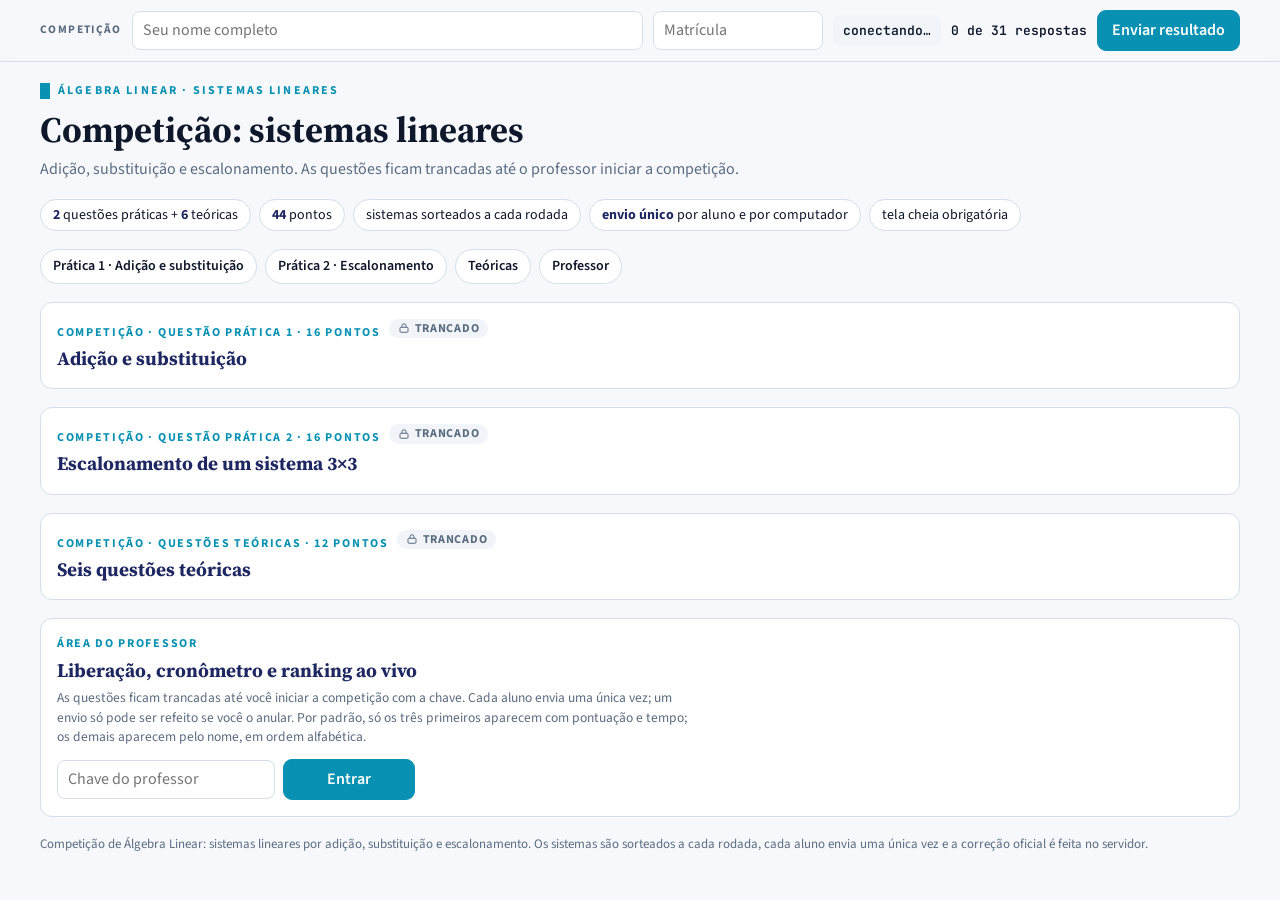
==== commit 155d2614: "feat: add atividade-01" ====
--- a/atividade-01/index.html
+++ b/atividade-01/index.html
@@ -1,1080 +1,3953 @@
-<!DOCTYPE html>
+<!doctype html>
 <html lang="pt-BR">
-<head>
-<meta charset="utf-8">
-<meta name="viewport" content="width=device-width, initial-scale=1">
-<title>Competição: Sistemas Lineares</title>
-<link rel="preconnect" href="https://fonts.googleapis.com">
-<link rel="preconnect" href="https://fonts.gstatic.com" crossorigin>
-<link href="https://fonts.googleapis.com/css2?family=JetBrains+Mono:wght@400;600&family=Source+Serif+4:ital,opsz,wght@0,8..60,600;0,8..60,700;1,8..60,600&family=Source+Sans+3:wght@400;600;700&display=swap" rel="stylesheet">
-<style>
-/* Layout: barra de identificação fixa; cabeçalho curto; uma seção por questão (trancada até a liberação); área do professor ao fim. Paleta da competição anterior: marinho + ciano, semânticas verde/vermelho. */
-:root {
-  --bg: #F6F8FB;
-  --surface: #FFFFFF;
-  --surface-2: #F1F5F9;
-  --ink: #0F172A;
-  --muted: #5B6B80;
-  --line: #D5DEE9;
-  --navy: #1E2761;
-  --accent: #0891B2;
-  --accent-soft: #E0F4F8;
-  --c-default: #3B4A63;
-  --c-compare: #F59E0B;
-  --c-swap: #0891B2;
-  --c-sorted: #10B981;
-  --c-focus: #7C3AED;
-  --c-prefix: #5B8DEF;
-  --ok: #059669;
-  --bad: #DC2626;
-  --code-bg: #1E293B;
-  --code-ink: #E2E8F0;
-  --code-kw: #C084FC;
-  --code-hl: rgba(8, 145, 178, .35);
-  --font-display: "Source Serif 4", Georgia, "Times New Roman", serif;
-  --font-body: "Source Sans 3", Calibri, Carlito, "Segoe UI", system-ui, sans-serif;
-  --font-mono: "JetBrains Mono", Consolas, "Courier New", monospace;
-  --dur: 380ms;
-  color-scheme: light;
-}
-@media (prefers-color-scheme: dark) {
-  :root:not([data-theme="light"]) {
-    --bg: #0C1220; --surface: #131B2E; --surface-2: #1A2440; --ink: #E6ECF5; --muted: #9AA8BD; --line: #2A3754;
-    --navy: #A9B8F5; --accent: #22B8D8; --accent-soft: #0F3240; --c-default: #6B7C99; --c-prefix: #6E9BF5;
-    --code-bg: #0A1020; --code-hl: rgba(34, 184, 216, .30); color-scheme: dark;
-  }
-}
-:root[data-theme="dark"] {
-  --bg: #0C1220; --surface: #131B2E; --surface-2: #1A2440; --ink: #E6ECF5; --muted: #9AA8BD; --line: #2A3754;
-  --navy: #A9B8F5; --accent: #22B8D8; --accent-soft: #0F3240; --c-default: #6B7C99; --c-prefix: #6E9BF5;
-  --code-bg: #0A1020; --code-hl: rgba(34, 184, 216, .30); color-scheme: dark;
-}
-* { box-sizing: border-box; }
-html, body { margin: 0; }
-body { background: var(--bg); color: var(--ink); font-family: var(--font-body); font-size: 16px; line-height: 1.45; }
-button, input, select { font: inherit; color: inherit; }
-:focus-visible { outline: 3px solid var(--accent); outline-offset: 2px; }
+  <head>
+    <meta charset="utf-8" />
+    <meta name="viewport" content="width=device-width, initial-scale=1" />
+    <title>Competição: Sistemas Lineares</title>
+    <link rel="preconnect" href="https://fonts.googleapis.com" />
+    <link rel="preconnect" href="https://fonts.gstatic.com" crossorigin />
+    <link
+      href="https://fonts.googleapis.com/css2?family=JetBrains+Mono:wght@400;600&family=Source+Serif+4:ital,opsz,wght@0,8..60,600;0,8..60,700;1,8..60,600&family=Source+Sans+3:wght@400;600;700&display=swap"
+      rel="stylesheet"
+    />
+    <style>
+      /* Layout: barra de identificação fixa; cabeçalho curto; uma seção por questão (trancada até a liberação); área do professor ao fim. Paleta da competição anterior: marinho + ciano, semânticas verde/vermelho. */
+      :root {
+        --bg: #f6f8fb;
+        --surface: #ffffff;
+        --surface-2: #f1f5f9;
+        --ink: #0f172a;
+        --muted: #5b6b80;
+        --line: #d5dee9;
+        --navy: #1e2761;
+        --accent: #0891b2;
+        --accent-soft: #e0f4f8;
+        --c-default: #3b4a63;
+        --c-compare: #f59e0b;
+        --c-swap: #0891b2;
+        --c-sorted: #10b981;
+        --c-focus: #7c3aed;
+        --c-prefix: #5b8def;
+        --ok: #059669;
+        --bad: #dc2626;
+        --code-bg: #1e293b;
+        --code-ink: #e2e8f0;
+        --code-kw: #c084fc;
+        --code-hl: rgba(8, 145, 178, 0.35);
+        --font-display: "Source Serif 4", Georgia, "Times New Roman", serif;
+        --font-body:
+          "Source Sans 3", Calibri, Carlito, "Segoe UI", system-ui, sans-serif;
+        --font-mono: "JetBrains Mono", Consolas, "Courier New", monospace;
+        --dur: 380ms;
+        color-scheme: light;
+      }
+      @media (prefers-color-scheme: dark) {
+        :root:not([data-theme="light"]) {
+          --bg: #0c1220;
+          --surface: #131b2e;
+          --surface-2: #1a2440;
+          --ink: #e6ecf5;
+          --muted: #9aa8bd;
+          --line: #2a3754;
+          --navy: #a9b8f5;
+          --accent: #22b8d8;
+          --accent-soft: #0f3240;
+          --c-default: #6b7c99;
+          --c-prefix: #6e9bf5;
+          --code-bg: #0a1020;
+          --code-hl: rgba(34, 184, 216, 0.3);
+          color-scheme: dark;
+        }
+      }
+      :root[data-theme="dark"] {
+        --bg: #0c1220;
+        --surface: #131b2e;
+        --surface-2: #1a2440;
+        --ink: #e6ecf5;
+        --muted: #9aa8bd;
+        --line: #2a3754;
+        --navy: #a9b8f5;
+        --accent: #22b8d8;
+        --accent-soft: #0f3240;
+        --c-default: #6b7c99;
+        --c-prefix: #6e9bf5;
+        --code-bg: #0a1020;
+        --code-hl: rgba(34, 184, 216, 0.3);
+        color-scheme: dark;
+      }
+      * {
+        box-sizing: border-box;
+      }
+      html,
+      body {
+        margin: 0;
+      }
+      body {
+        background: var(--bg);
+        color: var(--ink);
+        font-family: var(--font-body);
+        font-size: 16px;
+        line-height: 1.45;
+      }
+      button,
+      input,
+      select {
+        font: inherit;
+        color: inherit;
+      }
+      :focus-visible {
+        outline: 3px solid var(--accent);
+        outline-offset: 2px;
+      }
 
-.wrap { max-width: 1240px; margin: 0 auto; padding: 20px 20px 40px; display: grid; gap: 18px; }
-header.top { display: flex; flex-wrap: wrap; align-items: end; justify-content: space-between; gap: 12px; }
-.eyebrow { font-size: 12px; font-weight: 700; letter-spacing: .18em; text-transform: uppercase; color: var(--accent); display: flex; align-items: center; gap: 8px; }
-.eyebrow::before { content: ""; width: 10px; height: 16px; background: var(--accent); display: inline-block; }
-h1 { font-family: var(--font-display); font-size: clamp(26px, 3.4vw, 36px); margin: 4px 0 0; color: var(--ink); text-wrap: balance; }
-h2 { font-family: var(--font-display); font-size: 19px; margin: 0; color: var(--navy); text-wrap: balance; }
-.sub { color: var(--muted); margin: 2px 0 0; }
+      .wrap {
+        max-width: 1240px;
+        margin: 0 auto;
+        padding: 20px 20px 40px;
+        display: grid;
+        gap: 18px;
+      }
+      header.top {
+        display: flex;
+        flex-wrap: wrap;
+        align-items: end;
+        justify-content: space-between;
+        gap: 12px;
+      }
+      .eyebrow {
+        font-size: 12px;
+        font-weight: 700;
+        letter-spacing: 0.18em;
+        text-transform: uppercase;
+        color: var(--accent);
+        display: flex;
+        align-items: center;
+        gap: 8px;
+      }
+      .eyebrow::before {
+        content: "";
+        width: 10px;
+        height: 16px;
+        background: var(--accent);
+        display: inline-block;
+      }
+      h1 {
+        font-family: var(--font-display);
+        font-size: clamp(26px, 3.4vw, 36px);
+        margin: 4px 0 0;
+        color: var(--ink);
+        text-wrap: balance;
+      }
+      h2 {
+        font-family: var(--font-display);
+        font-size: 19px;
+        margin: 0;
+        color: var(--navy);
+        text-wrap: balance;
+      }
+      .sub {
+        color: var(--muted);
+        margin: 2px 0 0;
+      }
 
-.tabs { display: flex; flex-wrap: wrap; gap: 8px; }
-.seg { display: inline-flex; border: 1px solid var(--line); border-radius: 10px; overflow: hidden; background: var(--surface); }
-.seg button { border: 0; background: transparent; padding: 9px 16px; cursor: pointer; font-weight: 600; color: var(--muted); }
-.seg button + button { border-left: 1px solid var(--line); }
-.seg button[aria-pressed="true"] { background: var(--navy); color: var(--surface); }
-:root[data-theme="dark"] .seg button[aria-pressed="true"] { color: #0C1220; }
-@media (prefers-color-scheme: dark) { :root:not([data-theme="light"]) .seg button[aria-pressed="true"] { color: #0C1220; } }
+      .tabs {
+        display: flex;
+        flex-wrap: wrap;
+        gap: 8px;
+      }
+      .seg {
+        display: inline-flex;
+        border: 1px solid var(--line);
+        border-radius: 10px;
+        overflow: hidden;
+        background: var(--surface);
+      }
+      .seg button {
+        border: 0;
+        background: transparent;
+        padding: 9px 16px;
+        cursor: pointer;
+        font-weight: 600;
+        color: var(--muted);
+      }
+      .seg button + button {
+        border-left: 1px solid var(--line);
+      }
+      .seg button[aria-pressed="true"] {
+        background: var(--navy);
+        color: var(--surface);
+      }
+      :root[data-theme="dark"] .seg button[aria-pressed="true"] {
+        color: #0c1220;
+      }
+      @media (prefers-color-scheme: dark) {
+        :root:not([data-theme="light"]) .seg button[aria-pressed="true"] {
+          color: #0c1220;
+        }
+      }
 
-.grid { display: grid; grid-template-columns: minmax(0, 1fr) 360px; gap: 18px; align-items: start; }
-@media (max-width: 980px) { .grid { grid-template-columns: 1fr; } }
-.card { background: var(--surface); border: 1px solid var(--line); border-radius: 12px; padding: 16px; display: grid; gap: 12px; min-width: 0; }
-.card-head { display: flex; align-items: center; justify-content: space-between; gap: 10px; flex-wrap: wrap; }
+      .grid {
+        display: grid;
+        grid-template-columns: minmax(0, 1fr) 360px;
+        gap: 18px;
+        align-items: start;
+      }
+      @media (max-width: 980px) {
+        .grid {
+          grid-template-columns: 1fr;
+        }
+      }
+      .card {
+        background: var(--surface);
+        border: 1px solid var(--line);
+        border-radius: 12px;
+        padding: 16px;
+        display: grid;
+        gap: 12px;
+        min-width: 0;
+      }
+      .card-head {
+        display: flex;
+        align-items: center;
+        justify-content: space-between;
+        gap: 10px;
+        flex-wrap: wrap;
+      }
 
-/* palco */
-.stage { position: relative; overflow-x: auto; overflow-y: hidden; border-radius: 10px; background: var(--surface-2); border: 1px solid var(--line); }
-.track { position: relative; height: 330px; margin: 0 auto; }
-.el { position: absolute; left: 0; top: 0; display: flex; align-items: flex-start; justify-content: center; border-radius: 6px 6px 3px 3px;
-  background: var(--c-default); color: #fff; font-family: var(--font-mono); font-weight: 600; font-size: 14px; padding-top: 6px;
-  transition: transform var(--dur) ease, background-color var(--dur) ease, box-shadow var(--dur) ease, height var(--dur) ease; will-change: transform; }
-.el.chip { border-radius: 6px; align-items: center; padding-top: 0; font-size: 16px; }
-.el.prefix { background: var(--c-prefix); }
-.el.sorted { background: var(--c-sorted); }
-.el.focus { background: var(--c-focus); }
-.el.cmp { background: var(--c-compare); color: #1B1300; }
-.el.swap { background: var(--c-swap); }
-.el.lifted { box-shadow: 0 10px 18px rgba(15, 23, 42, .28); }
-.idx { position: absolute; font-family: var(--font-mono); font-size: 12px; color: var(--muted); text-align: center; }
-.ptr { position: absolute; font-family: var(--font-mono); font-size: 12px; font-weight: 600; color: var(--accent); text-align: center; white-space: nowrap;
-  transition: transform var(--dur) ease; }
-.ptr span { display: inline-block; padding: 1px 6px; border-radius: 6px; background: var(--accent-soft); }
-.ptr::before { content: "▲"; display: block; font-size: 10px; line-height: 1; }
-.node { position: absolute; display: grid; grid-template-columns: 16px 1fr 16px; height: 44px; border: 1.5px solid var(--navy); border-radius: 6px; overflow: hidden; background: var(--surface); }
-.node i { font-style: normal; font-size: 12px; font-family: var(--font-mono); color: var(--muted); display: grid; place-items: center; background: var(--accent-soft); }
-.node i:first-child { border-right: 1px solid var(--line); } .node i:last-child { border-left: 1px solid var(--line); }
-.link { position: absolute; font-family: var(--font-mono); color: var(--navy); font-size: 18px; text-align: center; line-height: 1; }
-.tag { position: absolute; font-family: var(--font-mono); font-size: 11px; font-weight: 600; color: var(--c-compare); text-align: center; }
-.nul { position: absolute; font-family: var(--font-mono); font-size: 12px; color: var(--muted); }
+      /* palco */
+      .stage {
+        position: relative;
+        overflow-x: auto;
+        overflow-y: hidden;
+        border-radius: 10px;
+        background: var(--surface-2);
+        border: 1px solid var(--line);
+      }
+      .track {
+        position: relative;
+        height: 330px;
+        margin: 0 auto;
+      }
+      .el {
+        position: absolute;
+        left: 0;
+        top: 0;
+        display: flex;
+        align-items: flex-start;
+        justify-content: center;
+        border-radius: 6px 6px 3px 3px;
+        background: var(--c-default);
+        color: #fff;
+        font-family: var(--font-mono);
+        font-weight: 600;
+        font-size: 14px;
+        padding-top: 6px;
+        transition:
+          transform var(--dur) ease,
+          background-color var(--dur) ease,
+          box-shadow var(--dur) ease,
+          height var(--dur) ease;
+        will-change: transform;
+      }
+      .el.chip {
+        border-radius: 6px;
+        align-items: center;
+        padding-top: 0;
+        font-size: 16px;
+      }
+      .el.prefix {
+        background: var(--c-prefix);
+      }
+      .el.sorted {
+        background: var(--c-sorted);
+      }
+      .el.focus {
+        background: var(--c-focus);
+      }
+      .el.cmp {
+        background: var(--c-compare);
+        color: #1b1300;
+      }
+      .el.swap {
+        background: var(--c-swap);
+      }
+      .el.lifted {
+        box-shadow: 0 10px 18px rgba(15, 23, 42, 0.28);
+      }
+      .idx {
+        position: absolute;
+        font-family: var(--font-mono);
+        font-size: 12px;
+        color: var(--muted);
+        text-align: center;
+      }
+      .ptr {
+        position: absolute;
+        font-family: var(--font-mono);
+        font-size: 12px;
+        font-weight: 600;
+        color: var(--accent);
+        text-align: center;
+        white-space: nowrap;
+        transition: transform var(--dur) ease;
+      }
+      .ptr span {
+        display: inline-block;
+        padding: 1px 6px;
+        border-radius: 6px;
+        background: var(--accent-soft);
+      }
+      .ptr::before {
+        content: "▲";
+        display: block;
+        font-size: 10px;
+        line-height: 1;
+      }
+      .node {
+        position: absolute;
+        display: grid;
+        grid-template-columns: 16px 1fr 16px;
+        height: 44px;
+        border: 1.5px solid var(--navy);
+        border-radius: 6px;
+        overflow: hidden;
+        background: var(--surface);
+      }
+      .node i {
+        font-style: normal;
+        font-size: 12px;
+        font-family: var(--font-mono);
+        color: var(--muted);
+        display: grid;
+        place-items: center;
+        background: var(--accent-soft);
+      }
+      .node i:first-child {
+        border-right: 1px solid var(--line);
+      }
+      .node i:last-child {
+        border-left: 1px solid var(--line);
+      }
+      .link {
+        position: absolute;
+        font-family: var(--font-mono);
+        color: var(--navy);
+        font-size: 18px;
+        text-align: center;
+        line-height: 1;
+      }
+      .tag {
+        position: absolute;
+        font-family: var(--font-mono);
+        font-size: 11px;
+        font-weight: 600;
+        color: var(--c-compare);
+        text-align: center;
+      }
+      .nul {
+        position: absolute;
+        font-family: var(--font-mono);
+        font-size: 12px;
+        color: var(--muted);
+      }
 
-.legend { display: flex; flex-wrap: wrap; gap: 6px 14px; font-size: 13px; color: var(--muted); }
-.legend span { display: inline-flex; align-items: center; gap: 6px; }
-.legend b { width: 14px; height: 14px; border-radius: 3px; display: inline-block; }
+      .legend {
+        display: flex;
+        flex-wrap: wrap;
+        gap: 6px 14px;
+        font-size: 13px;
+        color: var(--muted);
+      }
+      .legend span {
+        display: inline-flex;
+        align-items: center;
+        gap: 6px;
+      }
+      .legend b {
+        width: 14px;
+        height: 14px;
+        border-radius: 3px;
+        display: inline-block;
+      }
 
-.msg { border-left: 4px solid var(--accent); background: var(--accent-soft); padding: 10px 14px; border-radius: 0 8px 8px 0; min-height: 66px; display: grid; gap: 2px; }
-.msg .meta { font-size: 12px; font-weight: 700; letter-spacing: .12em; text-transform: uppercase; color: var(--accent); font-variant-numeric: tabular-nums; }
-.msg p { margin: 0; font-size: 16.5px; }
-.msg code, .mono { font-family: var(--font-mono); font-size: .92em; }
+      .msg {
+        border-left: 4px solid var(--accent);
+        background: var(--accent-soft);
+        padding: 10px 14px;
+        border-radius: 0 8px 8px 0;
+        min-height: 66px;
+        display: grid;
+        gap: 2px;
+      }
+      .msg .meta {
+        font-size: 12px;
+        font-weight: 700;
+        letter-spacing: 0.12em;
+        text-transform: uppercase;
+        color: var(--accent);
+        font-variant-numeric: tabular-nums;
+      }
+      .msg p {
+        margin: 0;
+        font-size: 16.5px;
+      }
+      .msg code,
+      .mono {
+        font-family: var(--font-mono);
+        font-size: 0.92em;
+      }
 
-.controls { display: flex; flex-wrap: wrap; align-items: center; gap: 8px; }
-.btn { border: 1px solid var(--line); background: var(--surface); padding: 8px 14px; border-radius: 9px; cursor: pointer; font-weight: 600; display: inline-flex; align-items: center; gap: 6px; }
-.btn:hover { border-color: var(--accent); }
-.btn:disabled { opacity: .45; cursor: not-allowed; }
-.btn.primary { background: var(--accent); border-color: var(--accent); color: #fff; min-width: 132px; justify-content: center; }
-.btn.small { padding: 6px 10px; font-size: 14px; }
-.timeline { flex: 1 1 200px; display: flex; align-items: center; gap: 8px; min-width: 180px; }
-.timeline input { flex: 1; accent-color: var(--accent); }
-.timeline output { font-family: var(--font-mono); font-size: 13px; color: var(--muted); min-width: 70px; text-align: right; font-variant-numeric: tabular-nums; }
-.speed { display: flex; flex-wrap: wrap; align-items: center; gap: 8px; }
-.speed .label { font-size: 13px; font-weight: 700; color: var(--muted); letter-spacing: .08em; text-transform: uppercase; }
-.speed .seg button { padding: 7px 11px; font-size: 14px; }
+      .controls {
+        display: flex;
+        flex-wrap: wrap;
+        align-items: center;
+        gap: 8px;
+      }
+      .btn {
+        border: 1px solid var(--line);
+        background: var(--surface);
+        padding: 8px 14px;
+        border-radius: 9px;
+        cursor: pointer;
+        font-weight: 600;
+        display: inline-flex;
+        align-items: center;
+        gap: 6px;
+      }
+      .btn:hover {
+        border-color: var(--accent);
+      }
+      .btn:disabled {
+        opacity: 0.45;
+        cursor: not-allowed;
+      }
+      .btn.primary {
+        background: var(--accent);
+        border-color: var(--accent);
+        color: #fff;
+        min-width: 132px;
+        justify-content: center;
+      }
+      .btn.small {
+        padding: 6px 10px;
+        font-size: 14px;
+      }
+      .timeline {
+        flex: 1 1 200px;
+        display: flex;
+        align-items: center;
+        gap: 8px;
+        min-width: 180px;
+      }
+      .timeline input {
+        flex: 1;
+        accent-color: var(--accent);
+      }
+      .timeline output {
+        font-family: var(--font-mono);
+        font-size: 13px;
+        color: var(--muted);
+        min-width: 70px;
+        text-align: right;
+        font-variant-numeric: tabular-nums;
+      }
+      .speed {
+        display: flex;
+        flex-wrap: wrap;
+        align-items: center;
+        gap: 8px;
+      }
+      .speed .label {
+        font-size: 13px;
+        font-weight: 700;
+        color: var(--muted);
+        letter-spacing: 0.08em;
+        text-transform: uppercase;
+      }
+      .speed .seg button {
+        padding: 7px 11px;
+        font-size: 14px;
+      }
 
-/* lateral */
-.code { background: var(--code-bg); color: var(--code-ink); border-radius: 10px; padding: 10px 0; font-family: var(--font-mono); font-size: 12.5px; overflow-x: auto; }
-.code div { padding: 2px 14px; white-space: pre; border-left: 3px solid transparent; }
-.code div.on { background: var(--code-hl); border-left-color: var(--c-compare); }
-.code .kw { color: var(--code-kw); font-weight: 600; }
-.stats { display: grid; grid-template-columns: repeat(3, 1fr); gap: 8px; }
-.stat { background: var(--surface-2); border: 1px solid var(--line); border-radius: 10px; padding: 8px 10px; }
-.stat small { display: block; font-size: 11px; font-weight: 700; letter-spacing: .1em; text-transform: uppercase; color: var(--muted); }
-.stat b { font-family: var(--font-mono); font-size: 22px; font-variant-numeric: tabular-nums; }
-.vars { display: flex; flex-wrap: wrap; gap: 6px; min-height: 30px; }
-.vars span { font-family: var(--font-mono); font-size: 13px; background: var(--surface-2); border: 1px solid var(--line); padding: 3px 8px; border-radius: 6px; }
-.cx { width: 100%; border-collapse: collapse; font-size: 14px; }
-.cx th, .cx td { border: 1px solid var(--line); padding: 5px 8px; text-align: left; }
-.cx th { background: var(--surface-2); font-size: 12px; letter-spacing: .06em; text-transform: uppercase; color: var(--muted); }
-.cx td.m { font-family: var(--font-mono); }
-.good { color: var(--ok); font-weight: 600; } .badv { color: var(--bad); font-weight: 600; }
-.note { font-size: 13.5px; color: var(--muted); margin: 0; }
+      /* lateral */
+      .code {
+        background: var(--code-bg);
+        color: var(--code-ink);
+        border-radius: 10px;
+        padding: 10px 0;
+        font-family: var(--font-mono);
+        font-size: 12.5px;
+        overflow-x: auto;
+      }
+      .code div {
+        padding: 2px 14px;
+        white-space: pre;
+        border-left: 3px solid transparent;
+      }
+      .code div.on {
+        background: var(--code-hl);
+        border-left-color: var(--c-compare);
+      }
+      .code .kw {
+        color: var(--code-kw);
+        font-weight: 600;
+      }
+      .stats {
+        display: grid;
+        grid-template-columns: repeat(3, 1fr);
+        gap: 8px;
+      }
+      .stat {
+        background: var(--surface-2);
+        border: 1px solid var(--line);
+        border-radius: 10px;
+        padding: 8px 10px;
+      }
+      .stat small {
+        display: block;
+        font-size: 11px;
+        font-weight: 700;
+        letter-spacing: 0.1em;
+        text-transform: uppercase;
+        color: var(--muted);
+      }
+      .stat b {
+        font-family: var(--font-mono);
+        font-size: 22px;
+        font-variant-numeric: tabular-nums;
+      }
+      .vars {
+        display: flex;
+        flex-wrap: wrap;
+        gap: 6px;
+        min-height: 30px;
+      }
+      .vars span {
+        font-family: var(--font-mono);
+        font-size: 13px;
+        background: var(--surface-2);
+        border: 1px solid var(--line);
+        padding: 3px 8px;
+        border-radius: 6px;
+      }
+      .cx {
+        width: 100%;
+        border-collapse: collapse;
+        font-size: 14px;
+      }
+      .cx th,
+      .cx td {
+        border: 1px solid var(--line);
+        padding: 5px 8px;
+        text-align: left;
+      }
+      .cx th {
+        background: var(--surface-2);
+        font-size: 12px;
+        letter-spacing: 0.06em;
+        text-transform: uppercase;
+        color: var(--muted);
+      }
+      .cx td.m {
+        font-family: var(--font-mono);
+      }
+      .good {
+        color: var(--ok);
+        font-weight: 600;
+      }
+      .badv {
+        color: var(--bad);
+        font-weight: 600;
+      }
+      .note {
+        font-size: 13.5px;
+        color: var(--muted);
+        margin: 0;
+      }
 
-/* formulários */
-.form { display: grid; grid-template-columns: repeat(auto-fit, minmax(170px, 1fr)); gap: 12px; align-items: end; }
-.field { display: grid; gap: 4px; }
-.field label { font-size: 13px; font-weight: 700; color: var(--muted); }
-.field input[type="text"], .field input[type="number"], .field select { border: 1px solid var(--line); background: var(--surface); padding: 8px 10px; border-radius: 8px; width: 100%; }
-.field input[type="range"] { accent-color: var(--accent); width: 100%; }
-.row { display: flex; flex-wrap: wrap; gap: 8px; align-items: center; }
-.err { color: var(--bad); font-size: 14px; margin: 0; min-height: 1.2em; }
-.vec { font-family: var(--font-mono); font-size: 15px; background: var(--surface-2); border: 1px dashed var(--line); padding: 6px 10px; border-radius: 8px; overflow-wrap: anywhere; }
+      /* formulários */
+      .form {
+        display: grid;
+        grid-template-columns: repeat(auto-fit, minmax(170px, 1fr));
+        gap: 12px;
+        align-items: end;
+      }
+      .field {
+        display: grid;
+        gap: 4px;
+      }
+      .field label {
+        font-size: 13px;
+        font-weight: 700;
+        color: var(--muted);
+      }
+      .field input[type="text"],
+      .field input[type="number"],
+      .field select {
+        border: 1px solid var(--line);
+        background: var(--surface);
+        padding: 8px 10px;
+        border-radius: 8px;
+        width: 100%;
+      }
+      .field input[type="range"] {
+        accent-color: var(--accent);
+        width: 100%;
+      }
+      .row {
+        display: flex;
+        flex-wrap: wrap;
+        gap: 8px;
+        align-items: center;
+      }
+      .err {
+        color: var(--bad);
+        font-size: 14px;
+        margin: 0;
+        min-height: 1.2em;
+      }
+      .vec {
+        font-family: var(--font-mono);
+        font-size: 15px;
+        background: var(--surface-2);
+        border: 1px dashed var(--line);
+        padding: 6px 10px;
+        border-radius: 8px;
+        overflow-wrap: anywhere;
+      }
 
-.two { display: grid; grid-template-columns: 1fr 1fr; gap: 18px; align-items: start; }
-@media (max-width: 980px) { .two { grid-template-columns: 1fr; } }
-.question { font-size: 16.5px; margin: 0; }
-.feedback { padding: 8px 12px; border-radius: 8px; font-weight: 600; margin: 0; }
-.feedback.ok { background: color-mix(in srgb, var(--ok) 14%, transparent); color: var(--ok); }
-.feedback.no { background: color-mix(in srgb, var(--bad) 12%, transparent); color: var(--bad); }
-.score { font-family: var(--font-mono); font-size: 14px; color: var(--muted); font-variant-numeric: tabular-nums; }
-.sheet { font-family: var(--font-mono); font-size: 13px; background: var(--surface-2); border: 1px solid var(--line); border-radius: 8px; padding: 12px; white-space: pre-wrap; max-height: 320px; overflow: auto; margin: 0; }
-.kbd { font-family: var(--font-mono); font-size: 12px; border: 1px solid var(--line); border-bottom-width: 2px; border-radius: 4px; padding: 0 5px; background: var(--surface); }
-footer { color: var(--muted); font-size: 13px; }
+      .two {
+        display: grid;
+        grid-template-columns: 1fr 1fr;
+        gap: 18px;
+        align-items: start;
+      }
+      @media (max-width: 980px) {
+        .two {
+          grid-template-columns: 1fr;
+        }
+      }
+      .question {
+        font-size: 16.5px;
+        margin: 0;
+      }
+      .feedback {
+        padding: 8px 12px;
+        border-radius: 8px;
+        font-weight: 600;
+        margin: 0;
+      }
+      .feedback.ok {
+        background: color-mix(in srgb, var(--ok) 14%, transparent);
+        color: var(--ok);
+      }
+      .feedback.no {
+        background: color-mix(in srgb, var(--bad) 12%, transparent);
+        color: var(--bad);
+      }
+      .score {
+        font-family: var(--font-mono);
+        font-size: 14px;
+        color: var(--muted);
+        font-variant-numeric: tabular-nums;
+      }
+      .sheet {
+        font-family: var(--font-mono);
+        font-size: 13px;
+        background: var(--surface-2);
+        border: 1px solid var(--line);
+        border-radius: 8px;
+        padding: 12px;
+        white-space: pre-wrap;
+        max-height: 320px;
+        overflow: auto;
+        margin: 0;
+      }
+      .kbd {
+        font-family: var(--font-mono);
+        font-size: 12px;
+        border: 1px solid var(--line);
+        border-bottom-width: 2px;
+        border-radius: 4px;
+        padding: 0 5px;
+        background: var(--surface);
+      }
+      footer {
+        color: var(--muted);
+        font-size: 13px;
+      }
 
-@media (prefers-reduced-motion: reduce) { .el, .ptr { transition: none; } }
+      @media (prefers-reduced-motion: reduce) {
+        .el,
+        .ptr {
+          transition: none;
+        }
+      }
 
-/* ---------- competição ---------- */
-[hidden] { display: none !important; }
-.idbar { position: sticky; top: 0; z-index: 40; background: color-mix(in srgb, var(--bg) 88%, transparent); backdrop-filter: blur(8px); -webkit-backdrop-filter: blur(8px); border-bottom: 1px solid var(--line); }
-.idbar .in { max-width: 1240px; margin: 0 auto; padding: 10px 20px; display: flex; flex-wrap: wrap; gap: 8px 10px; align-items: center; }
-.idbar #who { flex: 1 1 200px; } .idbar #mat { flex: 0 1 170px; }
-.idbar input { border: 1px solid var(--line); background: var(--surface); padding: 7px 10px; border-radius: 8px; min-width: 0; }
-.lbl { font-size: 11.5px; font-weight: 700; letter-spacing: .12em; text-transform: uppercase; color: var(--muted); }
-.clock { font: 600 13px var(--font-mono); padding: 7px 10px; border-radius: 8px; background: var(--surface-2); white-space: nowrap; }
-.clock.on { background: color-mix(in srgb, var(--ok) 16%, transparent); color: var(--ok); }
-.clock.warn { background: color-mix(in srgb, var(--c-compare) 22%, transparent); color: #9A5B00; }
-.clock.end { background: color-mix(in srgb, var(--bad) 14%, transparent); color: var(--bad); }
-.ptsb { font: 600 13px var(--font-mono); white-space: nowrap; }
-.need { border-color: var(--bad) !important; box-shadow: 0 0 0 2px color-mix(in srgb, var(--bad) 25%, transparent); }
-.send-panel { display: flex; flex-wrap: wrap; gap: 10px; align-items: center; justify-content: space-between; padding: 10px 14px; border-radius: 8px; background: var(--surface); border: 1px solid var(--line); font-size: 15px; }
-.idbar .send-panel { max-width: 1200px; margin: 0 auto 10px; }
-.send-panel.ok { background: color-mix(in srgb, var(--ok) 12%, var(--surface)); border-color: var(--ok); }
-.send-panel.bad { background: color-mix(in srgb, var(--bad) 10%, var(--surface)); border-color: var(--bad); }
-nav.toc { display: flex; flex-wrap: wrap; gap: 8px; }
-nav.toc a { font-size: 14px; font-weight: 600; color: var(--ink); text-decoration: none; padding: 6px 12px; border: 1px solid var(--line); border-radius: 999px; background: var(--surface); }
-nav.toc a:hover { border-color: var(--accent); }
-.lab-lock { text-align: center; padding: 28px 16px; }
-.lab-lock h2 { margin-bottom: 6px; }
+      /* ---------- competição ---------- */
+      [hidden] {
+        display: none !important;
+      }
+      .idbar {
+        position: sticky;
+        top: 0;
+        z-index: 40;
+        background: color-mix(in srgb, var(--bg) 88%, transparent);
+        backdrop-filter: blur(8px);
+        -webkit-backdrop-filter: blur(8px);
+        border-bottom: 1px solid var(--line);
+      }
+      .idbar .in {
+        max-width: 1240px;
+        margin: 0 auto;
+        padding: 10px 20px;
+        display: flex;
+        flex-wrap: wrap;
+        gap: 8px 10px;
+        align-items: center;
+      }
+      .idbar #who {
+        flex: 1 1 200px;
+      }
+      .idbar #mat {
+        flex: 0 1 170px;
+      }
+      .idbar input {
+        border: 1px solid var(--line);
+        background: var(--surface);
+        padding: 7px 10px;
+        border-radius: 8px;
+        min-width: 0;
+      }
+      .lbl {
+        font-size: 11.5px;
+        font-weight: 700;
+        letter-spacing: 0.12em;
+        text-transform: uppercase;
+        color: var(--muted);
+      }
+      .clock {
+        font: 600 13px var(--font-mono);
+        padding: 7px 10px;
+        border-radius: 8px;
+        background: var(--surface-2);
+        white-space: nowrap;
+      }
+      .clock.on {
+        background: color-mix(in srgb, var(--ok) 16%, transparent);
+        color: var(--ok);
+      }
+      .clock.warn {
+        background: color-mix(in srgb, var(--c-compare) 22%, transparent);
+        color: #9a5b00;
+      }
+      .clock.end {
+        background: color-mix(in srgb, var(--bad) 14%, transparent);
+        color: var(--bad);
+      }
+      .ptsb {
+        font: 600 13px var(--font-mono);
+        white-space: nowrap;
+      }
+      .need {
+        border-color: var(--bad) !important;
+        box-shadow: 0 0 0 2px color-mix(in srgb, var(--bad) 25%, transparent);
+      }
+      .send-panel {
+        display: flex;
+        flex-wrap: wrap;
+        gap: 10px;
+        align-items: center;
+        justify-content: space-between;
+        padding: 10px 14px;
+        border-radius: 8px;
+        background: var(--surface);
+        border: 1px solid var(--line);
+        font-size: 15px;
+      }
+      .idbar .send-panel {
+        max-width: 1200px;
+        margin: 0 auto 10px;
+      }
+      .send-panel.ok {
+        background: color-mix(in srgb, var(--ok) 12%, var(--surface));
+        border-color: var(--ok);
+      }
+      .send-panel.bad {
+        background: color-mix(in srgb, var(--bad) 10%, var(--surface));
+        border-color: var(--bad);
+      }
+      nav.toc {
+        display: flex;
+        flex-wrap: wrap;
+        gap: 8px;
+      }
+      nav.toc a {
+        font-size: 14px;
+        font-weight: 600;
+        color: var(--ink);
+        text-decoration: none;
+        padding: 6px 12px;
+        border: 1px solid var(--line);
+        border-radius: 999px;
+        background: var(--surface);
+      }
+      nav.toc a:hover {
+        border-color: var(--accent);
+      }
+      .lab-lock {
+        text-align: center;
+        padding: 28px 16px;
+      }
+      .lab-lock h2 {
+        margin-bottom: 6px;
+      }
 
-.comp { scroll-margin-top: 80px; }
-.comp-top { display: flex; flex-wrap: wrap; gap: 10px; align-items: flex-start; justify-content: space-between; }
-.comp-head { display: grid; gap: 4px; max-width: 80ch; }
-.comp-head .num { font-size: 12px; font-weight: 700; letter-spacing: .14em; text-transform: uppercase; color: var(--accent); }
-.lockchip { display: inline-flex; align-items: center; gap: 5px; margin-left: 8px; padding: 1px 9px; border-radius: 999px; background: var(--surface-2); color: var(--muted); letter-spacing: .06em; vertical-align: 1px; }
-.lockchip svg { width: 12px; height: 12px; }
-body.liberada .lockchip { display: none; }
-body:not(.liberada) [data-comp] .comp-desc, body:not(.liberada) [data-comp] .comp-body { display: none; }
-.comp-body { display: grid; gap: 14px; }
-.cgrid { display: grid; grid-template-columns: repeat(auto-fit, minmax(min(100%, 420px), 1fr)); gap: 14px; align-items: start; }
-.sub-card { background: var(--surface-2); border: 1px solid var(--line); border-radius: 10px; padding: 14px; display: grid; gap: 10px; min-width: 0; }
-.vrow { display: flex; flex-wrap: wrap; gap: 4px; align-items: flex-end; }
-.vbox { display: inline-flex; flex-direction: column; align-items: center; gap: 2px; }
-.vbox > b { min-width: 46px; padding: 8px 6px; text-align: center; font: 600 16px var(--font-mono); background: var(--surface); border: 1.5px solid var(--navy); border-radius: 6px; }
-.vbox small, .ib small.ix { font: 11px var(--font-mono); color: var(--muted); }
-.vname { font: 600 17px var(--font-mono); margin-right: 6px; align-self: center; }
-.ib { display: inline-flex; flex-direction: column; align-items: center; gap: 2px; }
-.ib input { width: 62px; text-align: center; font-family: var(--font-mono); border: 1px solid var(--line); background: var(--surface); padding: 7px 4px; border-radius: 7px; }
-.ib.wide input { width: 90px; }
-.ib.okc input { border-color: var(--ok); background: color-mix(in srgb, var(--ok) 10%, var(--surface)); }
-.ib.badc input { border-color: var(--bad); background: color-mix(in srgb, var(--bad) 8%, var(--surface)); }
-.gabv { font: 600 11px var(--font-mono); color: var(--muted); white-space: nowrap; }
-.ib.okc .gabv { color: var(--ok); } .ib.badc .gabv { color: var(--bad); }
-.qi { display: flex; flex-wrap: wrap; gap: 8px 12px; align-items: center; justify-content: space-between; padding: 8px 0; border-bottom: 1px dashed var(--line); }
-.qi:last-child { border-bottom: 0; }
-.qi > span:first-child { flex: 1 1 220px; }
-.fb { font-size: 15px; padding: 9px 12px; border-radius: 8px; background: var(--surface-2); min-height: 2.6em; }
-.fb.ok { background: color-mix(in srgb, var(--ok) 13%, transparent); } .fb.ok b { color: var(--ok); }
-.expts { font: 600 13px var(--font-mono); }
-.sp { flex: 1; }
-.btn.danger:hover { border-color: var(--bad); color: var(--bad); }
-.quiz-top { display: flex; flex-wrap: wrap; gap: 12px; align-items: center; justify-content: space-between; }
-.qscore { font: 600 14px var(--font-mono); }
-.qbar { flex: 1; min-width: 160px; max-width: 360px; height: 6px; border-radius: 3px; background: var(--surface-2); overflow: hidden; }
-.qbar i { display: block; height: 100%; width: 0; background: var(--ok); transition: width .4s; }
-.quiz { display: grid; grid-template-columns: repeat(auto-fit, minmax(min(100%, 380px), 1fr)); gap: 14px; }
-.q { background: var(--surface-2); border: 1px solid var(--line); border-radius: 10px; padding: 14px; display: grid; gap: 10px; align-content: start; }
-.q h4 { margin: 0; font-size: 16px; line-height: 1.45; }
-.q .qn { font: 600 11px var(--font-mono); color: var(--muted); letter-spacing: .06em; }
-.opts { display: grid; gap: 6px; }
-.opts button { text-align: left; font-size: 15px; padding: 8px 12px; border-radius: 8px; border: 1px solid var(--line); background: var(--surface); cursor: pointer; line-height: 1.4; }
-.opts button:hover:not([disabled]) { border-color: var(--accent); }
-.opts button[disabled] { cursor: default; }
-.opts button.right { border-color: var(--ok); background: color-mix(in srgb, var(--ok) 13%, var(--surface)); }
-.opts button.wrong { border-color: var(--bad); background: color-mix(in srgb, var(--bad) 10%, var(--surface)); }
-.q .why { font-size: 14.5px; border-left: 3px solid var(--ok); padding-left: 10px; }
-.q .why.miss { border-left-color: var(--bad); }
+      .comp {
+        scroll-margin-top: 80px;
+      }
+      .comp-top {
+        display: flex;
+        flex-wrap: wrap;
+        gap: 10px;
+        align-items: flex-start;
+        justify-content: space-between;
+      }
+      .comp-head {
+        display: grid;
+        gap: 4px;
+        max-width: 80ch;
+      }
+      .comp-head .num {
+        font-size: 12px;
+        font-weight: 700;
+        letter-spacing: 0.14em;
+        text-transform: uppercase;
+        color: var(--accent);
+      }
+      .lockchip {
+        display: inline-flex;
+        align-items: center;
+        gap: 5px;
+        margin-left: 8px;
+        padding: 1px 9px;
+        border-radius: 999px;
+        background: var(--surface-2);
+        color: var(--muted);
+        letter-spacing: 0.06em;
+        vertical-align: 1px;
+      }
+      .lockchip svg {
+        width: 12px;
+        height: 12px;
+      }
+      body.liberada .lockchip {
+        display: none;
+      }
+      body:not(.liberada) [data-comp] .comp-desc,
+      body:not(.liberada) [data-comp] .comp-body {
+        display: none;
+      }
+      .comp-body {
+        display: grid;
+        gap: 14px;
+      }
+      .cgrid {
+        display: grid;
+        grid-template-columns: repeat(auto-fit, minmax(min(100%, 420px), 1fr));
+        gap: 14px;
+        align-items: start;
+      }
+      .sub-card {
+        background: var(--surface-2);
+        border: 1px solid var(--line);
+        border-radius: 10px;
+        padding: 14px;
+        display: grid;
+        gap: 10px;
+        min-width: 0;
+      }
+      .vrow {
+        display: flex;
+        flex-wrap: wrap;
+        gap: 4px;
+        align-items: flex-end;
+      }
+      .vbox {
+        display: inline-flex;
+        flex-direction: column;
+        align-items: center;
+        gap: 2px;
+      }
+      .vbox > b {
+        min-width: 46px;
+        padding: 8px 6px;
+        text-align: center;
+        font: 600 16px var(--font-mono);
+        background: var(--surface);
+        border: 1.5px solid var(--navy);
+        border-radius: 6px;
+      }
+      .vbox small,
+      .ib small.ix {
+        font: 11px var(--font-mono);
+        color: var(--muted);
+      }
+      .vname {
+        font: 600 17px var(--font-mono);
+        margin-right: 6px;
+        align-self: center;
+      }
+      .ib {
+        display: inline-flex;
+        flex-direction: column;
+        align-items: center;
+        gap: 2px;
+      }
+      .ib input {
+        width: 62px;
+        text-align: center;
+        font-family: var(--font-mono);
+        border: 1px solid var(--line);
+        background: var(--surface);
+        padding: 7px 4px;
+        border-radius: 7px;
+      }
+      .ib.wide input {
+        width: 90px;
+      }
+      .ib.okc input {
+        border-color: var(--ok);
+        background: color-mix(in srgb, var(--ok) 10%, var(--surface));
+      }
+      .ib.badc input {
+        border-color: var(--bad);
+        background: color-mix(in srgb, var(--bad) 8%, var(--surface));
+      }
+      .gabv {
+        font: 600 11px var(--font-mono);
+        color: var(--muted);
+        white-space: nowrap;
+      }
+      .ib.okc .gabv {
+        color: var(--ok);
+      }
+      .ib.badc .gabv {
+        color: var(--bad);
+      }
+      .qi {
+        display: flex;
+        flex-wrap: wrap;
+        gap: 8px 12px;
+        align-items: center;
+        justify-content: space-between;
+        padding: 8px 0;
+        border-bottom: 1px dashed var(--line);
+      }
+      .qi:last-child {
+        border-bottom: 0;
+      }
+      .qi > span:first-child {
+        flex: 1 1 220px;
+      }
+      .fb {
+        font-size: 15px;
+        padding: 9px 12px;
+        border-radius: 8px;
+        background: var(--surface-2);
+        min-height: 2.6em;
+      }
+      .fb.ok {
+        background: color-mix(in srgb, var(--ok) 13%, transparent);
+      }
+      .fb.ok b {
+        color: var(--ok);
+      }
+      .expts {
+        font: 600 13px var(--font-mono);
+      }
+      .sp {
+        flex: 1;
+      }
+      .btn.danger:hover {
+        border-color: var(--bad);
+        color: var(--bad);
+      }
+      .quiz-top {
+        display: flex;
+        flex-wrap: wrap;
+        gap: 12px;
+        align-items: center;
+        justify-content: space-between;
+      }
+      .qscore {
+        font: 600 14px var(--font-mono);
+      }
+      .qbar {
+        flex: 1;
+        min-width: 160px;
+        max-width: 360px;
+        height: 6px;
+        border-radius: 3px;
+        background: var(--surface-2);
+        overflow: hidden;
+      }
+      .qbar i {
+        display: block;
+        height: 100%;
+        width: 0;
+        background: var(--ok);
+        transition: width 0.4s;
+      }
+      .quiz {
+        display: grid;
+        grid-template-columns: repeat(auto-fit, minmax(min(100%, 380px), 1fr));
+        gap: 14px;
+      }
+      .q {
+        background: var(--surface-2);
+        border: 1px solid var(--line);
+        border-radius: 10px;
+        padding: 14px;
+        display: grid;
+        gap: 10px;
+        align-content: start;
+      }
+      .q h4 {
+        margin: 0;
+        font-size: 16px;
+        line-height: 1.45;
+      }
+      .q .qn {
+        font: 600 11px var(--font-mono);
+        color: var(--muted);
+        letter-spacing: 0.06em;
+      }
+      .opts {
+        display: grid;
+        gap: 6px;
+      }
+      .opts button {
+        text-align: left;
+        font-size: 15px;
+        padding: 8px 12px;
+        border-radius: 8px;
+        border: 1px solid var(--line);
+        background: var(--surface);
+        cursor: pointer;
+        line-height: 1.4;
+      }
+      .opts button:hover:not([disabled]) {
+        border-color: var(--accent);
+      }
+      .opts button[disabled] {
+        cursor: default;
+      }
+      .opts button.right {
+        border-color: var(--ok);
+        background: color-mix(in srgb, var(--ok) 13%, var(--surface));
+      }
+      .opts button.wrong {
+        border-color: var(--bad);
+        background: color-mix(in srgb, var(--bad) 10%, var(--surface));
+      }
+      .q .why {
+        font-size: 14.5px;
+        border-left: 3px solid var(--ok);
+        padding-left: 10px;
+      }
+      .q .why.miss {
+        border-left-color: var(--bad);
+      }
 
-.rk-bar { display: flex; flex-wrap: wrap; gap: 8px; align-items: center; }
-.rk-bar input[type="password"], .rk-bar input[type="number"] { border: 1px solid var(--line); background: var(--surface); padding: 7px 10px; border-radius: 8px; }
-.rk-status { font-size: 14px; color: var(--muted); }
-.state-chip { font: 600 12px var(--font-mono); letter-spacing: .06em; text-transform: uppercase; padding: 5px 10px; border-radius: 999px; background: var(--surface-2); }
-.state-chip.on { background: color-mix(in srgb, var(--ok) 18%, transparent); color: var(--ok); }
-.state-chip.end { background: color-mix(in srgb, var(--bad) 15%, transparent); color: var(--bad); }
-.bigclock { font: 700 clamp(28px, 4vw, 42px) var(--font-mono); letter-spacing: -.02em; font-variant-numeric: tabular-nums; }
-.rk-grid { display: grid; grid-template-columns: minmax(0, 1.6fr) minmax(0, 1fr); gap: 16px; align-items: start; }
-@media (max-width: 980px) { .rk-grid { grid-template-columns: 1fr; } }
-.rk-table { width: 100%; border-collapse: collapse; font-size: 14.5px; }
-.rk-table th, .rk-table td { padding: 7px 9px; border-bottom: 1px solid var(--line); text-align: left; }
-.rk-table th { font: 600 11px var(--font-mono); letter-spacing: .06em; text-transform: uppercase; color: var(--muted); }
-.rk-table td.n { font-family: var(--font-mono); font-size: 13.5px; text-align: right; white-space: nowrap; }
-.rk-table tr.flash td { animation: flash 2.4s; }
-.tblwrap { overflow-x: auto; }
-@keyframes flash { 0% { background: color-mix(in srgb, var(--c-compare) 35%, transparent); } 100% { background: transparent; } }
-.medal { display: inline-flex; width: 24px; height: 24px; border-radius: 50%; align-items: center; justify-content: center; font: 700 12px var(--font-mono); background: var(--surface-2); flex: none; }
-.medal.g1 { background: #F2C94C; color: #3A2C00; } .medal.g2 { background: #C9CED6; color: #222; } .medal.g3 { background: #D99A5B; color: #2A1600; }
-.podio { display: grid; gap: 8px; }
-.podio .pd { display: grid; grid-template-columns: auto minmax(0, 1fr) auto auto; gap: 12px; align-items: center; padding: 10px 12px; border-radius: 9px; background: var(--surface-2); }
-.podio .pd .nm { font-weight: 700; overflow: hidden; text-overflow: ellipsis; white-space: nowrap; }
-.podio .pd .n { font-family: var(--font-mono); font-size: 13.5px; white-space: nowrap; }
-.podio .pd.flash { animation: flash 2.4s; }
-.nomes { display: flex; flex-wrap: wrap; gap: 6px; margin-top: 4px; }
-.nomes span { padding: 4px 11px; border-radius: 999px; background: var(--surface-2); font-size: 14px; }
-.feed { list-style: none; margin: 0; padding: 0; display: grid; gap: 5px; max-height: 420px; overflow: auto; }
-.feed li { display: flex; gap: 8px; justify-content: space-between; align-items: center; padding: 6px 9px; border-radius: 7px; background: var(--surface-2); font-size: 14px; }
-.feed li.new { animation: flash 2.4s; }
-.feed .t { font: 600 12px var(--font-mono); color: var(--muted); }
-.tag-ok, .tag-late, .tag-bl { font: 600 11px var(--font-mono); padding: 2px 7px; border-radius: 999px; white-space: nowrap; }
-.tag-ok { background: color-mix(in srgb, var(--ok) 16%, transparent); color: var(--ok); }
-.tag-late { background: color-mix(in srgb, var(--bad) 14%, transparent); color: var(--bad); }
-.tag-bl { background: var(--bad); color: #fff; }
-.telao { position: fixed; inset: 0; z-index: 100; background: var(--bg); overflow: auto; padding: clamp(16px, 3vw, 40px); }
-.telao-top { display: flex; flex-wrap: wrap; gap: 16px; align-items: center; justify-content: space-between; margin-bottom: 18px; }
-.telao h2 { font-size: clamp(24px, 3vw, 38px); }
-.telao .bigclock { font-size: clamp(40px, 7vw, 80px); }
-.tl-list { list-style: none; margin: 0; padding: 0; display: grid; gap: 8px; }
-.tl-list li { display: grid; grid-template-columns: 56px minmax(0, 1fr) auto auto; gap: 16px; align-items: center; padding: 12px 18px; border-radius: 12px; background: var(--surface); border: 1px solid var(--line); font-size: clamp(16px, 2vw, 22px); }
-.tl-list li .nm { font-weight: 700; overflow: hidden; text-overflow: ellipsis; white-space: nowrap; }
-.tl-list li .sc { font: 700 1.05em var(--font-mono); }
-.tl-list li .tm { font: 600 .8em var(--font-mono); color: var(--muted); }
-.tl-list li.up { box-shadow: 0 0 0 3px var(--ok); }
-.tl-list .medal { width: 40px; height: 40px; font-size: 16px; }
-.tl-nomes { margin-top: 22px; }
-.tl-nomes .nomes span { font-size: clamp(15px, 1.6vw, 19px); padding: 6px 14px; background: var(--surface); border: 1px solid var(--line); }
-.tl-ticker { margin-top: 16px; color: var(--muted); min-height: 1.6em; }
-.gate { position: fixed; inset: 0; z-index: 200; background: var(--bg); display: grid; place-items: center; padding: 16px; overflow: auto; }
-.gate-box { max-width: 580px; width: 100%; background: var(--surface); border: 1px solid var(--line); border-radius: 14px; padding: clamp(18px, 4vw, 28px); display: grid; gap: 14px; }
-.gate-box p { margin: 0; }
-.gate-box ul { margin: 0; padding-left: 1.2em; display: grid; gap: 4px; }
-.gate-box .row input { flex: 1 1 180px; border: 1px solid var(--line); background: var(--surface); padding: 8px 10px; border-radius: 8px; }
-.gate-box details { font-size: 14px; color: var(--muted); }
-.gate-box summary { cursor: pointer; }
-.alerta { padding: 10px 12px; border-radius: 8px; background: color-mix(in srgb, var(--bad) 11%, transparent); border: 1px solid var(--bad); }
-.alerta b { color: var(--bad); }
-body.gate-on { overflow: hidden; }
-@media (max-width: 720px) { .idbar { position: static; } }
-@media (max-width: 460px) { .podio .pd { grid-template-columns: auto minmax(0, 1fr) auto; } .podio .pd .tmx { display: none; } .ib input { width: 54px; } }
-@media (prefers-reduced-motion: reduce) { .rk-table tr.flash td, .feed li.new, .podio .pd.flash { animation: none; } }
+      .rk-bar {
+        display: flex;
+        flex-wrap: wrap;
+        gap: 8px;
+        align-items: center;
+      }
+      .rk-bar input[type="password"],
+      .rk-bar input[type="number"] {
+        border: 1px solid var(--line);
+        background: var(--surface);
+        padding: 7px 10px;
+        border-radius: 8px;
+      }
+      .rk-status {
+        font-size: 14px;
+        color: var(--muted);
+      }
+      .state-chip {
+        font: 600 12px var(--font-mono);
+        letter-spacing: 0.06em;
+        text-transform: uppercase;
+        padding: 5px 10px;
+        border-radius: 999px;
+        background: var(--surface-2);
+      }
+      .state-chip.on {
+        background: color-mix(in srgb, var(--ok) 18%, transparent);
+        color: var(--ok);
+      }
+      .state-chip.end {
+        background: color-mix(in srgb, var(--bad) 15%, transparent);
+        color: var(--bad);
+      }
+      .bigclock {
+        font: 700 clamp(28px, 4vw, 42px) var(--font-mono);
+        letter-spacing: -0.02em;
+        font-variant-numeric: tabular-nums;
+      }
+      .rk-grid {
+        display: grid;
+        grid-template-columns: minmax(0, 1.6fr) minmax(0, 1fr);
+        gap: 16px;
+        align-items: start;
+      }
+      @media (max-width: 980px) {
+        .rk-grid {
+          grid-template-columns: 1fr;
+        }
+      }
+      .rk-table {
+        width: 100%;
+        border-collapse: collapse;
+        font-size: 14.5px;
+      }
+      .rk-table th,
+      .rk-table td {
+        padding: 7px 9px;
+        border-bottom: 1px solid var(--line);
+        text-align: left;
+      }
+      .rk-table th {
+        font: 600 11px var(--font-mono);
+        letter-spacing: 0.06em;
+        text-transform: uppercase;
+        color: var(--muted);
+      }
+      .rk-table td.n {
+        font-family: var(--font-mono);
+        font-size: 13.5px;
+        text-align: right;
+        white-space: nowrap;
+      }
+      .rk-table tr.flash td {
+        animation: flash 2.4s;
+      }
+      .tblwrap {
+        overflow-x: auto;
+      }
+      @keyframes flash {
+        0% {
+          background: color-mix(in srgb, var(--c-compare) 35%, transparent);
+        }
+        100% {
+          background: transparent;
+        }
+      }
+      .medal {
+        display: inline-flex;
+        width: 24px;
+        height: 24px;
+        border-radius: 50%;
+        align-items: center;
+        justify-content: center;
+        font: 700 12px var(--font-mono);
+        background: var(--surface-2);
+        flex: none;
+      }
+      .medal.g1 {
+        background: #f2c94c;
+        color: #3a2c00;
+      }
+      .medal.g2 {
+        background: #c9ced6;
+        color: #222;
+      }
+      .medal.g3 {
+        background: #d99a5b;
+        color: #2a1600;
+      }
+      .podio {
+        display: grid;
+        gap: 8px;
+      }
+      .podio .pd {
+        display: grid;
+        grid-template-columns: auto minmax(0, 1fr) auto auto;
+        gap: 12px;
+        align-items: center;
+        padding: 10px 12px;
+        border-radius: 9px;
+        background: var(--surface-2);
+      }
+      .podio .pd .nm {
+        font-weight: 700;
+        overflow: hidden;
+        text-overflow: ellipsis;
+        white-space: nowrap;
+      }
+      .podio .pd .n {
+        font-family: var(--font-mono);
+        font-size: 13.5px;
+        white-space: nowrap;
+      }
+      .podio .pd.flash {
+        animation: flash 2.4s;
+      }
+      .nomes {
+        display: flex;
+        flex-wrap: wrap;
+        gap: 6px;
+        margin-top: 4px;
+      }
+      .nomes span {
+        padding: 4px 11px;
+        border-radius: 999px;
+        background: var(--surface-2);
+        font-size: 14px;
+      }
+      .feed {
+        list-style: none;
+        margin: 0;
+        padding: 0;
+        display: grid;
+        gap: 5px;
+        max-height: 420px;
+        overflow: auto;
+      }
+      .feed li {
+        display: flex;
+        gap: 8px;
+        justify-content: space-between;
+        align-items: center;
+        padding: 6px 9px;
+        border-radius: 7px;
+        background: var(--surface-2);
+        font-size: 14px;
+      }
+      .feed li.new {
+        animation: flash 2.4s;
+      }
+      .feed .t {
+        font: 600 12px var(--font-mono);
+        color: var(--muted);
+      }
+      .tag-ok,
+      .tag-late,
+      .tag-bl {
+        font: 600 11px var(--font-mono);
+        padding: 2px 7px;
+        border-radius: 999px;
+        white-space: nowrap;
+      }
+      .tag-ok {
+        background: color-mix(in srgb, var(--ok) 16%, transparent);
+        color: var(--ok);
+      }
+      .tag-late {
+        background: color-mix(in srgb, var(--bad) 14%, transparent);
+        color: var(--bad);
+      }
+      .tag-bl {
+        background: var(--bad);
+        color: #fff;
+      }
+      .telao {
+        position: fixed;
+        inset: 0;
+        z-index: 100;
+        background: var(--bg);
+        overflow: auto;
+        padding: clamp(16px, 3vw, 40px);
+      }
+      .telao-top {
+        display: flex;
+        flex-wrap: wrap;
+        gap: 16px;
+        align-items: center;
+        justify-content: space-between;
+        margin-bottom: 18px;
+      }
+      .telao h2 {
+        font-size: clamp(24px, 3vw, 38px);
+      }
+      .telao .bigclock {
+        font-size: clamp(40px, 7vw, 80px);
+      }
+      .tl-list {
+        list-style: none;
+        margin: 0;
+        padding: 0;
+        display: grid;
+        gap: 8px;
+      }
+      .tl-list li {
+        display: grid;
+        grid-template-columns: 56px minmax(0, 1fr) auto auto;
+        gap: 16px;
+        align-items: center;
+        padding: 12px 18px;
+        border-radius: 12px;
+        background: var(--surface);
+        border: 1px solid var(--line);
+        font-size: clamp(16px, 2vw, 22px);
+      }
+      .tl-list li .nm {
+        font-weight: 700;
+        overflow: hidden;
+        text-overflow: ellipsis;
+        white-space: nowrap;
+      }
+      .tl-list li .sc {
+        font: 700 1.05em var(--font-mono);
+      }
+      .tl-list li .tm {
+        font: 600 0.8em var(--font-mono);
+        color: var(--muted);
+      }
+      .tl-list li.up {
+        box-shadow: 0 0 0 3px var(--ok);
+      }
+      .tl-list .medal {
+        width: 40px;
+        height: 40px;
+        font-size: 16px;
+      }
+      .tl-nomes {
+        margin-top: 22px;
+      }
+      .tl-nomes .nomes span {
+        font-size: clamp(15px, 1.6vw, 19px);
+        padding: 6px 14px;
+        background: var(--surface);
+        border: 1px solid var(--line);
+      }
+      .tl-ticker {
+        margin-top: 16px;
+        color: var(--muted);
+        min-height: 1.6em;
+      }
+      .gate {
+        position: fixed;
+        inset: 0;
+        z-index: 200;
+        background: var(--bg);
+        display: grid;
+        place-items: center;
+        padding: 16px;
+        overflow: auto;
+      }
+      .gate-box {
+        max-width: 580px;
+        width: 100%;
+        background: var(--surface);
+        border: 1px solid var(--line);
+        border-radius: 14px;
+        padding: clamp(18px, 4vw, 28px);
+        display: grid;
+        gap: 14px;
+      }
+      .gate-box p {
+        margin: 0;
+      }
+      .gate-box ul {
+        margin: 0;
+        padding-left: 1.2em;
+        display: grid;
+        gap: 4px;
+      }
+      .gate-box .row input {
+        flex: 1 1 180px;
+        border: 1px solid var(--line);
+        background: var(--surface);
+        padding: 8px 10px;
+        border-radius: 8px;
+      }
+      .gate-box details {
+        font-size: 14px;
+        color: var(--muted);
+      }
+      .gate-box summary {
+        cursor: pointer;
+      }
+      .alerta {
+        padding: 10px 12px;
+        border-radius: 8px;
+        background: color-mix(in srgb, var(--bad) 11%, transparent);
+        border: 1px solid var(--bad);
+      }
+      .alerta b {
+        color: var(--bad);
+      }
+      body.gate-on {
+        overflow: hidden;
+      }
+      @media (max-width: 720px) {
+        .idbar {
+          position: static;
+        }
+      }
+      @media (max-width: 460px) {
+        .podio .pd {
+          grid-template-columns: auto minmax(0, 1fr) auto;
+        }
+        .podio .pd .tmx {
+          display: none;
+        }
+        .ib input {
+          width: 54px;
+        }
+      }
+      @media (prefers-reduced-motion: reduce) {
+        .rk-table tr.flash td,
+        .feed li.new,
+        .podio .pd.flash {
+          animation: none;
+        }
+      }
 
-/* ---------- sistemas lineares ---------- */
-.stage { display: flex; flex-wrap: wrap; gap: 14px 22px; align-items: center; justify-content: center; padding: 14px 12px; border-radius: 10px; background: var(--surface); border: 1px solid var(--line); overflow-x: auto; }
-.sys { display: inline-grid; gap: 4px; border-left: 2px solid var(--ink); border-radius: 14px 0 0 14px; padding: 6px 6px 6px 14px; font: 600 17px var(--font-mono); white-space: nowrap; }
-.sys i, .calc i, .linha i, .qi i { font-family: var(--font-display); font-style: italic; font-weight: 600; }
-.eqn { font: 600 12px var(--font-mono); color: var(--muted); margin-right: 6px; }
-.augw { display: inline-flex; align-items: center; gap: 8px; }
-.augn { font: 600 15px var(--font-mono); }
-.aug { display: inline-grid; grid-template-columns: repeat(var(--n), auto); gap: 2px 4px; padding: 4px 12px; position: relative; font: 600 15px var(--font-mono); }
-.aug::before, .aug::after { content: ""; position: absolute; top: 0; bottom: 0; width: 7px; border: 2px solid var(--ink); }
-.aug::before { left: 0; border-right: 0; } .aug::after { right: 0; border-left: 0; }
-.aug > span { min-width: 2.2em; text-align: right; padding: 2px 4px; }
-.aug > span.rhs { border-left: 1.5px dashed var(--muted); margin-left: 6px; padding-left: 10px; }
-.arr { font: 600 12px/1.5 var(--font-mono); color: var(--accent); text-align: center; }
-.linha { display: flex; flex-wrap: wrap; gap: 6px; align-items: flex-start; font: 600 15px var(--font-mono); }
-.linha .ln { min-width: 2.4em; padding-top: 8px; }
-.linha .lt { display: inline-flex; align-items: flex-start; gap: 3px; }
-.linha .lt i { padding-top: 8px; }
-.linha .lt.zero { color: var(--muted); padding-top: 8px; }
-.linha .op { padding-top: 8px; color: var(--muted); }
-.ib.sm input { width: 64px; }
-.qi .row { gap: 6px; font: 600 15px var(--font-mono); }
-.pt { font: 600 12px var(--font-mono); color: var(--accent); white-space: nowrap; }
-.sol { border-left: 3px solid var(--ok); padding: 6px 0 6px 12px; display: grid; gap: 8px; font-size: 15px; }
-.sol p { margin: 0; }
-.calc { font: 600 14.5px/1.8 var(--font-mono); padding: 8px 12px; background: var(--surface); border: 1px solid var(--line); border-radius: 8px; overflow-x: auto; }
-.rules { display: flex; flex-wrap: wrap; gap: 8px; }
-.rules span { font-size: 14px; padding: 5px 12px; border-radius: 999px; background: var(--surface); border: 1px solid var(--line); }
-.rules b { color: var(--navy); }
-</style>
-</head>
-<body>
+      /* ---------- sistemas lineares ---------- */
+      .stage {
+        display: flex;
+        flex-wrap: wrap;
+        gap: 14px 22px;
+        align-items: center;
+        justify-content: center;
+        padding: 14px 12px;
+        border-radius: 10px;
+        background: var(--surface);
+        border: 1px solid var(--line);
+        overflow-x: auto;
+      }
+      .sys {
+        display: inline-grid;
+        gap: 4px;
+        border-left: 2px solid var(--ink);
+        border-radius: 14px 0 0 14px;
+        padding: 6px 6px 6px 14px;
+        font: 600 17px var(--font-mono);
+        white-space: nowrap;
+      }
+      .sys i,
+      .calc i,
+      .linha i,
+      .qi i {
+        font-family: var(--font-display);
+        font-style: italic;
+        font-weight: 600;
+      }
+      .eqn {
+        font: 600 12px var(--font-mono);
+        color: var(--muted);
+        margin-right: 6px;
+      }
+      .augw {
+        display: inline-flex;
+        align-items: center;
+        gap: 8px;
+      }
+      .augn {
+        font: 600 15px var(--font-mono);
+      }
+      .aug {
+        display: inline-grid;
+        grid-template-columns: repeat(var(--n), auto);
+        gap: 2px 4px;
+        padding: 4px 12px;
+        position: relative;
+        font: 600 15px var(--font-mono);
+      }
+      .aug::before,
+      .aug::after {
+        content: "";
+        position: absolute;
+        top: 0;
+        bottom: 0;
+        width: 7px;
+        border: 2px solid var(--ink);
+      }
+      .aug::before {
+        left: 0;
+        border-right: 0;
+      }
+      .aug::after {
+        right: 0;
+        border-left: 0;
+      }
+      .aug > span {
+        min-width: 2.2em;
+        text-align: right;
+        padding: 2px 4px;
+      }
+      .aug > span.rhs {
+        border-left: 1.5px dashed var(--muted);
+        margin-left: 6px;
+        padding-left: 10px;
+      }
+      .arr {
+        font: 600 12px/1.5 var(--font-mono);
+        color: var(--accent);
+        text-align: center;
+      }
+      .linha {
+        display: flex;
+        flex-wrap: wrap;
+        gap: 6px;
+        align-items: flex-start;
+        font: 600 15px var(--font-mono);
+      }
+      .linha .ln {
+        min-width: 2.4em;
+        padding-top: 8px;
+      }
+      .linha .lt {
+        display: inline-flex;
+        align-items: flex-start;
+        gap: 3px;
+      }
+      .linha .lt i {
+        padding-top: 8px;
+      }
+      .linha .lt.zero {
+        color: var(--muted);
+        padding-top: 8px;
+      }
+      .linha .op {
+        padding-top: 8px;
+        color: var(--muted);
+      }
+      .ib.sm input {
+        width: 64px;
+      }
+      .qi .row {
+        gap: 6px;
+        font: 600 15px var(--font-mono);
+      }
+      .pt {
+        font: 600 12px var(--font-mono);
+        color: var(--accent);
+        white-space: nowrap;
+      }
+      .sol {
+        border-left: 3px solid var(--ok);
+        padding: 6px 0 6px 12px;
+        display: grid;
+        gap: 8px;
+        font-size: 15px;
+      }
+      .sol p {
+        margin: 0;
+      }
+      .calc {
+        font: 600 14.5px/1.8 var(--font-mono);
+        padding: 8px 12px;
+        background: var(--surface);
+        border: 1px solid var(--line);
+        border-radius: 8px;
+        overflow-x: auto;
+      }
+      .rules {
+        display: flex;
+        flex-wrap: wrap;
+        gap: 8px;
+      }
+      .rules span {
+        font-size: 14px;
+        padding: 5px 12px;
+        border-radius: 999px;
+        background: var(--surface);
+        border: 1px solid var(--line);
+      }
+      .rules b {
+        color: var(--navy);
+      }
+    </style>
+  </head>
+  <body>
+    <div class="idbar" id="idbar">
+      <div class="in">
+        <span class="lbl">Competição</span>
+        <input
+          id="who"
+          type="text"
+          placeholder="Seu nome completo"
+          autocomplete="name"
+          aria-label="Seu nome completo"
+          maxlength="80"
+        />
+        <input
+          id="mat"
+          type="text"
+          placeholder="Matrícula"
+          aria-label="Matrícula"
+          maxlength="30"
+        />
+        <span class="clock" id="clock">conectando…</span>
+        <span class="ptsb" id="pts">0 de 31 respostas</span>
+        <button class="btn primary" id="send" type="button">
+          Enviar resultado
+        </button>
+      </div>
+      <div class="send-panel" id="sendp" hidden aria-live="polite"></div>
+    </div>
+    <div class="wrap">
+      <header class="top">
+        <div>
+          <div class="eyebrow">Álgebra Linear · Sistemas Lineares</div>
+          <h1>Competição: sistemas lineares</h1>
+          <p class="sub">
+            Adição, substituição e escalonamento. As questões ficam trancadas
+            até o professor iniciar a competição.
+          </p>
+        </div>
+      </header>
+      <div class="rules" aria-label="Regras">
+        <span><b>2</b> questões práticas + <b>6</b> teóricas</span>
+        <span><b>44</b> pontos</span>
+        <span>sistemas sorteados a cada rodada</span>
+        <span><b>envio único</b> por aluno e por computador</span>
+        <span>tela cheia obrigatória</span>
+      </div>
+      <nav class="toc" aria-label="Seções">
+        <a href="#c1">Prática 1 · Adição e substituição</a>
+        <a href="#c2">Prática 2 · Escalonamento</a>
+        <a href="#c3">Teóricas</a>
+        <a href="#prof">Professor</a>
+      </nav>
 
-<div class="idbar" id="idbar">
-  <div class="in">
-    <span class="lbl">Competição</span>
-    <input id="who" type="text" placeholder="Seu nome completo" autocomplete="name" aria-label="Seu nome completo" maxlength="80">
-    <input id="mat" type="text" placeholder="Matrícula" aria-label="Matrícula" maxlength="30">
-    <span class="clock" id="clock">conectando…</span>
-    <span class="ptsb" id="pts">0 de 31 respostas</span>
-    <button class="btn primary" id="send" type="button">Enviar resultado</button>
-  </div>
-  <div class="send-panel" id="sendp" hidden aria-live="polite"></div>
-</div>
-<div class="wrap">
-  <header class="top">
-    <div>
-      <div class="eyebrow">Álgebra Linear · Sistemas Lineares</div>
-      <h1>Competição: sistemas lineares</h1>
-      <p class="sub">Adição, substituição e escalonamento. As questões ficam trancadas até o professor iniciar a competição.</p>
+      <section class="card comp" id="c1" data-comp>
+        <div class="comp-top">
+          <div class="comp-head">
+            <span class="num"
+              >Competição · Questão prática 1 · 16 pontos<span class="lockchip"
+                >trancado</span
+              ></span
+            >
+            <h2>Adição e substituição</h2>
+          </div>
+        </div>
+        <p class="note comp-desc">
+          Dois sistemas 2×2: o primeiro pelo método da adição, o segundo pelo
+          método da substituição. Os pontos de cada campo estão indicados ao
+          lado dele.
+        </p>
+        <div class="comp-body" data-ex="p1"></div>
+      </section>
+      <section class="card comp" id="c2" data-comp>
+        <div class="comp-top">
+          <div class="comp-head">
+            <span class="num"
+              >Competição · Questão prática 2 · 16 pontos<span class="lockchip"
+                >trancado</span
+              ></span
+            >
+            <h2>Escalonamento de um sistema 3×3</h2>
+          </div>
+        </div>
+        <p class="note comp-desc">
+          Escalone o sistema com as operações indicadas e resolva por
+          substituição de baixo para cima. Cada coeficiente das linhas vale 1
+          ponto.
+        </p>
+        <div class="comp-body" data-ex="p2"></div>
+      </section>
+      <section class="card comp" id="c3" data-comp>
+        <div class="comp-top">
+          <div class="comp-head">
+            <span class="num"
+              >Competição · Questões teóricas · 12 pontos<span class="lockchip"
+                >trancado</span
+              ></span
+            >
+            <h2>Seis questões teóricas</h2>
+          </div>
+        </div>
+        <p class="note comp-desc">
+          Cada questão vale 2 pontos. Só a primeira resposta conta: pense antes
+          de clicar.
+        </p>
+        <div class="comp-body">
+          <div class="quiz-top">
+            <span class="qscore" id="q-score"></span>
+            <div class="qbar"><i id="q-bar"></i></div>
+          </div>
+          <div class="quiz" id="quiz"></div>
+        </div>
+      </section>
+
+      <section class="card comp" id="prof">
+        <div class="comp-top">
+          <div class="comp-head">
+            <span class="num">Área do professor</span>
+            <h2>Liberação, cronômetro e ranking ao vivo</h2>
+            <p class="note">
+              As questões ficam trancadas até você iniciar a competição com a
+              chave. Cada aluno envia uma única vez; um envio só pode ser
+              refeito se você o anular. Por padrão, só os três primeiros
+              aparecem com pontuação e tempo; os demais aparecem pelo nome, em
+              ordem alfabética.
+            </p>
+          </div>
+        </div>
+        <form class="rk-bar" id="pf-form">
+          <input
+            type="password"
+            id="pf-key"
+            placeholder="Chave do professor"
+            autocomplete="current-password"
+            aria-label="Chave do professor"
+          />
+          <button class="btn primary" type="submit">Entrar</button>
+          <span class="rk-status" id="pf-status" aria-live="polite"></span>
+        </form>
+        <div id="pf-panel" hidden>
+          <div
+            class="rk-bar"
+            style="justify-content: space-between; margin-top: 6px"
+          >
+            <div class="row">
+              <span class="state-chip" id="pf-state">—</span
+              ><span class="bigclock" id="pf-clock">--:--</span>
+            </div>
+            <div class="row">
+              <label class="row note" for="pf-auto"
+                ><input type="checkbox" id="pf-auto" checked /> atualizar a cada
+                5 s</label
+              >
+              <button class="btn" type="button" id="pf-refresh">
+                Atualizar agora
+              </button>
+              <button class="btn primary" type="button" id="pf-telao">
+                Abrir telão
+              </button>
+            </div>
+          </div>
+          <div class="rk-bar" style="margin-top: 12px">
+            <span id="pf-start-g" class="row"
+              ><label for="pf-min" class="note">Duração</label
+              ><input
+                type="number"
+                id="pf-min"
+                min="1"
+                max="600"
+                value="30"
+                style="width: 84px"
+              /><span class="note">min</span
+              ><button class="btn primary" type="button" id="pf-start">
+                Iniciar competição
+              </button></span
+            >
+            <span id="pf-run-g" class="row"
+              ><button class="btn" type="button" id="pf-plus">+5 min</button
+              ><button class="btn danger" type="button" id="pf-stop">
+                Encerrar agora
+              </button></span
+            >
+            <span class="sp"></span>
+            <button class="btn danger" type="button" id="pf-new">
+              Nova competição
+            </button>
+          </div>
+          <div
+            class="send-panel"
+            id="pf-confirm"
+            hidden
+            style="margin-top: 10px"
+          ></div>
+          <div class="rk-grid" style="margin-top: 14px">
+            <div class="sub-card">
+              <div class="row" style="justify-content: space-between">
+                <h2 style="font-size: 17px">Ranking</h2>
+                <div class="row">
+                  <span class="note" id="pf-count"></span
+                  ><button
+                    class="btn small"
+                    type="button"
+                    id="pf-full"
+                    aria-pressed="false"
+                  >
+                    Mostrar pontuação de todos
+                  </button>
+                </div>
+              </div>
+              <div id="pf-rank"></div>
+              <div id="pf-late"></div>
+              <div id="pf-bloq"></div>
+              <div id="pf-sus"></div>
+            </div>
+            <div class="sub-card">
+              <h2 style="font-size: 17px">Envios em tempo real</h2>
+              <ul class="feed" id="pf-feed"></ul>
+            </div>
+          </div>
+        </div>
+      </section>
+
+      <footer>
+        Competição de Álgebra Linear: sistemas lineares por adição, substituição
+        e escalonamento. Os sistemas são sorteados a cada rodada, cada aluno
+        envia uma única vez e a correção oficial é feita no servidor.
+      </footer>
     </div>
-  </header>
-  <div class="rules" aria-label="Regras">
-    <span><b>2</b> questões práticas + <b>6</b> teóricas</span>
-    <span><b>44</b> pontos</span>
-    <span>sistemas sorteados a cada rodada</span>
-    <span><b>envio único</b> por aluno e por computador</span>
-    <span>tela cheia obrigatória</span>
-  </div>
-  <nav class="toc" aria-label="Seções">
-    <a href="#c1">Prática 1 · Adição e substituição</a>
-    <a href="#c2">Prática 2 · Escalonamento</a>
-    <a href="#c3">Teóricas</a>
-    <a href="#prof">Professor</a>
-  </nav>
 
-  <section class="card comp" id="c1" data-comp>
-    <div class="comp-top"><div class="comp-head"><span class="num">Competição · Questão prática 1 · 16 pontos<span class="lockchip">trancado</span></span><h2>Adição e substituição</h2></div></div>
-    <p class="note comp-desc">Dois sistemas 2×2: o primeiro pelo método da adição, o segundo pelo método da substituição. Os pontos de cada campo estão indicados ao lado dele.</p>
-    <div class="comp-body" data-ex="p1"></div>
-  </section>
-  <section class="card comp" id="c2" data-comp>
-    <div class="comp-top"><div class="comp-head"><span class="num">Competição · Questão prática 2 · 16 pontos<span class="lockchip">trancado</span></span><h2>Escalonamento de um sistema 3×3</h2></div></div>
-    <p class="note comp-desc">Escalone o sistema com as operações indicadas e resolva por substituição de baixo para cima. Cada coeficiente das linhas vale 1 ponto.</p>
-    <div class="comp-body" data-ex="p2"></div>
-  </section>
-  <section class="card comp" id="c3" data-comp>
-    <div class="comp-top"><div class="comp-head"><span class="num">Competição · Questões teóricas · 12 pontos<span class="lockchip">trancado</span></span><h2>Seis questões teóricas</h2></div></div>
-    <p class="note comp-desc">Cada questão vale 2 pontos. Só a primeira resposta conta: pense antes de clicar.</p>
-    <div class="comp-body">
-      <div class="quiz-top"><span class="qscore" id="q-score"></span><div class="qbar"><i id="q-bar"></i></div></div>
-      <div class="quiz" id="quiz"></div>
+    <div class="telao" id="telao" hidden>
+      <div class="telao-top">
+        <div>
+          <span class="lbl">Competição · Sistemas Lineares</span>
+          <h2>Ranking ao vivo</h2>
+        </div>
+        <div class="row">
+          <span class="state-chip" id="tl-state">—</span
+          ><span class="bigclock" id="tl-clock">--:--</span>
+        </div>
+        <button class="btn" type="button" id="tl-close">
+          Fechar telão (Esc)
+        </button>
+      </div>
+      <ol class="tl-list" id="tl-list"></ol>
+      <div class="tl-nomes" id="tl-nomes"></div>
+      <div class="tl-ticker" id="tl-ticker"></div>
     </div>
-  </section>
-
-  <section class="card comp" id="prof">
-    <div class="comp-top"><div class="comp-head"><span class="num">Área do professor</span><h2>Liberação, cronômetro e ranking ao vivo</h2>
-      <p class="note">As questões ficam trancadas até você iniciar a competição com a chave. Cada aluno envia uma única vez; um envio só pode ser refeito se você o anular. Por padrão, só os três primeiros aparecem com pontuação e tempo; os demais aparecem pelo nome, em ordem alfabética.</p></div></div>
-    <form class="rk-bar" id="pf-form">
-      <input type="password" id="pf-key" placeholder="Chave do professor" autocomplete="current-password" aria-label="Chave do professor">
-      <button class="btn primary" type="submit">Entrar</button>
-      <span class="rk-status" id="pf-status" aria-live="polite"></span>
-    </form>
-    <div id="pf-panel" hidden>
-      <div class="rk-bar" style="justify-content:space-between;margin-top:6px">
-        <div class="row"><span class="state-chip" id="pf-state">—</span><span class="bigclock" id="pf-clock">--:--</span></div>
-        <div class="row">
-          <label class="row note" for="pf-auto"><input type="checkbox" id="pf-auto" checked> atualizar a cada 5 s</label>
-          <button class="btn" type="button" id="pf-refresh">Atualizar agora</button>
-          <button class="btn primary" type="button" id="pf-telao">Abrir telão</button>
+    <div
+      class="gate"
+      id="gate"
+      hidden
+      role="dialog"
+      aria-modal="true"
+      aria-labelledby="g-titulo"
+    >
+      <div class="gate-box">
+        <span class="lbl">Competição · Sistemas Lineares</span>
+        <h2 id="g-titulo">A competição começou</h2>
+        <p>
+          A prova é feita em tela cheia. Seu envio é <b>bloqueado</b>, e você
+          fica fora do ranking, se:
+        </p>
+        <ul>
+          <li>sair da tela cheia;</li>
+          <li>trocar de aba ou de janela, ou abrir outro aplicativo;</li>
+          <li>minimizar o navegador;</li>
+          <li>tentar colar algo (Ctrl+V).</li>
+        </ul>
+        <p>
+          <b>O envio é único:</b> cada aluno (nome e matrícula) e cada
+          computador enviam uma única vez.
+        </p>
+        <p class="note">
+          Atualizar a página não bloqueia: basta voltar à tela cheia.
+        </p>
+        <div class="alerta" id="g-bloq" hidden></div>
+        <div class="row" id="g-dados">
+          <input
+            id="g-who"
+            type="text"
+            placeholder="Seu nome completo"
+            autocomplete="name"
+            maxlength="80"
+            aria-label="Seu nome completo"
+          /><input
+            id="g-mat"
+            type="text"
+            placeholder="Matrícula"
+            maxlength="30"
+            aria-label="Matrícula"
+          />
         </div>
-      </div>
-      <div class="rk-bar" style="margin-top:12px">
-        <span id="pf-start-g" class="row"><label for="pf-min" class="note">Duração</label><input type="number" id="pf-min" min="1" max="600" value="30" style="width:84px"><span class="note">min</span><button class="btn primary" type="button" id="pf-start">Iniciar competição</button></span>
-        <span id="pf-run-g" class="row"><button class="btn" type="button" id="pf-plus">+5 min</button><button class="btn danger" type="button" id="pf-stop">Encerrar agora</button></span>
-        <span class="sp"></span>
-        <button class="btn danger" type="button" id="pf-new">Nova competição</button>
-      </div>
-      <div class="send-panel" id="pf-confirm" hidden style="margin-top:10px"></div>
-      <div class="rk-grid" style="margin-top:14px">
-        <div class="sub-card">
-          <div class="row" style="justify-content:space-between"><h2 style="font-size:17px">Ranking</h2><div class="row"><span class="note" id="pf-count"></span><button class="btn small" type="button" id="pf-full" aria-pressed="false">Mostrar pontuação de todos</button></div></div>
-          <div id="pf-rank"></div>
-          <div id="pf-late"></div>
-          <div id="pf-bloq"></div>
-          <div id="pf-sus"></div>
-        </div>
-        <div class="sub-card"><h2 style="font-size:17px">Envios em tempo real</h2><ul class="feed" id="pf-feed"></ul></div>
+        <button class="btn primary" type="button" id="g-go">
+          Entrar em tela cheia e começar
+        </button>
+        <p class="note" id="g-msg" aria-live="polite"></p>
+        <details id="g-prof">
+          <summary>Sou o professor</summary>
+          <form class="row" id="g-pf" style="margin-top: 8px">
+            <input
+              type="password"
+              id="g-key"
+              placeholder="Chave do professor"
+              autocomplete="current-password"
+              aria-label="Chave do professor"
+            /><button class="btn" type="submit">Entrar</button
+            ><span id="g-pfmsg"></span>
+          </form>
+        </details>
       </div>
     </div>
-  </section>
 
-  <footer>Competição de Álgebra Linear: sistemas lineares por adição, substituição e escalonamento. Os sistemas são sorteados a cada rodada, cada aluno envia uma única vez e a correção oficial é feita no servidor.</footer>
-</div>
+    <script>
+      (() => {
+        "use strict";
+        const cq = (s, r = document) => r.querySelector(s),
+          cqa = (s, r = document) => [...r.querySelectorAll(s)];
+        const reduce = matchMedia("(prefers-reduced-motion: reduce)").matches;
+        const esc = (s) =>
+          String(s).replace(
+            /[&<>"]/g,
+            (c) =>
+              ({ "&": "&amp;", "<": "&lt;", ">": "&gt;", '"': "&quot;" })[c],
+          );
 
-<div class="telao" id="telao" hidden>
-  <div class="telao-top">
-    <div><span class="lbl">Competição · Sistemas Lineares</span><h2>Ranking ao vivo</h2></div>
-    <div class="row"><span class="state-chip" id="tl-state">—</span><span class="bigclock" id="tl-clock">--:--</span></div>
-    <button class="btn" type="button" id="tl-close">Fechar telão (Esc)</button>
-  </div>
-  <ol class="tl-list" id="tl-list"></ol>
-  <div class="tl-nomes" id="tl-nomes"></div>
-  <div class="tl-ticker" id="tl-ticker"></div>
-</div>
-<div class="gate" id="gate" hidden role="dialog" aria-modal="true" aria-labelledby="g-titulo">
-  <div class="gate-box">
-    <span class="lbl">Competição · Sistemas Lineares</span>
-    <h2 id="g-titulo">A competição começou</h2>
-    <p>A prova é feita em tela cheia. Seu envio é <b>bloqueado</b>, e você fica fora do ranking, se:</p>
-    <ul><li>sair da tela cheia;</li><li>trocar de aba ou de janela, ou abrir outro aplicativo;</li><li>minimizar o navegador;</li><li>tentar colar algo (Ctrl+V).</li></ul>
-    <p><b>O envio é único:</b> cada aluno (nome e matrícula) e cada computador enviam uma única vez.</p>
-    <p class="note">Atualizar a página não bloqueia: basta voltar à tela cheia.</p>
-    <div class="alerta" id="g-bloq" hidden></div>
-    <div class="row" id="g-dados"><input id="g-who" type="text" placeholder="Seu nome completo" autocomplete="name" maxlength="80" aria-label="Seu nome completo"><input id="g-mat" type="text" placeholder="Matrícula" maxlength="30" aria-label="Matrícula"></div>
-    <button class="btn primary" type="button" id="g-go">Entrar em tela cheia e começar</button>
-    <p class="note" id="g-msg" aria-live="polite"></p>
-    <details id="g-prof"><summary>Sou o professor</summary><form class="row" id="g-pf" style="margin-top:8px"><input type="password" id="g-key" placeholder="Chave do professor" autocomplete="current-password" aria-label="Chave do professor"><button class="btn" type="submit">Entrar</button><span id="g-pfmsg"></span></form></details>
-  </div>
-</div>
+        /* ===== MOTOR SISTEMAS LINEARES: idêntico na página e no Apps Script (sorteia os sistemas da rodada e corrige as respostas) ===== */
+        var SL_QUIZ_N = 6;
+        var SL_QUIZ_PTS = 2;
+        /* Pontos de cada campo. Linhas (vetores) valem o peso em cada posição. Total: 16 + 16 + 12 = 44. */
+        var SL_PESOS = {
+          p1: {
+            k: 2,
+            A1: 1,
+            B1: 1,
+            y1: 2,
+            x1: 2,
+            p: 1,
+            q: 1,
+            A2: 1,
+            B2: 1,
+            y2: 2,
+            x2: 2,
+          },
+          p2: {
+            m21: 1,
+            m31: 1,
+            L2: 1,
+            L3: 1,
+            m32: 1,
+            L3b: 1,
+            z: 1,
+            y: 2,
+            x: 2,
+          },
+        };
+        function sRng_(seed) {
+          var a = seed >>> 0;
+          return function () {
+            a |= 0;
+            a = (a + 0x6d2b79f5) | 0;
+            var t = Math.imul(a ^ (a >>> 15), 1 | a);
+            t = (t + Math.imul(t ^ (t >>> 7), 61 | t)) ^ t;
+            return ((t ^ (t >>> 14)) >>> 0) / 4294967296;
+          };
+        }
+        function sInt_(rnd, a, b) {
+          return a + Math.floor(rnd() * (b - a + 1));
+        }
+        function sNz_(rnd, a, b) {
+          var v;
+          do {
+            v = sInt_(rnd, a, b);
+          } while (v === 0);
+          return v;
+        }
+        function sEscolhe_(rnd, l) {
+          return l[Math.floor(rnd() * l.length)];
+        }
 
-<script>
-(() => {
-'use strict';
-const cq = (s, r = document) => r.querySelector(s), cqa = (s, r = document) => [...r.querySelectorAll(s)];
-const reduce = matchMedia('(prefers-reduced-motion: reduce)').matches;
-const esc = s => String(s).replace(/[&<>"]/g, c => ({ '&':'&amp;', '<':'&lt;', '>':'&gt;', '"':'&quot;' })[c]);
+        /* Adição: multiplicar (I) por k e somar com (II) elimina x, porque a2 = −k·a1. */
+        function sAdicao_(rnd) {
+          for (var t = 0; t < 1000; t++) {
+            var x = sNz_(rnd, -6, 7),
+              y = sNz_(rnd, -6, 7);
+            var a1 = sEscolhe_(rnd, [1, 2, 3, -1, -2]),
+              b1 = sNz_(rnd, -5, 5),
+              k = sEscolhe_(rnd, [-4, -3, -2, 2, 3, 4]);
+            var a2 = -k * a1,
+              b2 = sNz_(rnd, -5, 6),
+              A = k * b1 + b2;
+            if (x === y || Math.abs(A) < 2 || Math.abs(a2) > 9) continue;
+            var c1 = a1 * x + b1 * y,
+              c2 = a2 * x + b2 * y;
+            if (Math.abs(c1) > 50 || Math.abs(c2) > 60 || c1 === 0 || c2 === 0)
+              continue;
+            return {
+              L: [
+                [a1, b1, c1],
+                [a2, b2, c2],
+              ],
+              x: x,
+              y: y,
+              k: k,
+              A: A,
+              B: k * c1 + c2,
+            };
+          }
+          return {
+            L: [
+              [2, 3, 1],
+              [-6, 1, 17],
+            ],
+            x: -2,
+            y: 5,
+            k: 3,
+            A: 10,
+            B: 20,
+          };
+        }
+        /* Substituição: (I) é x + b1·y = c1, então x = p + q·y com p = c1 e q = −b1. */
+        function sSubst_(rnd) {
+          for (var t = 0; t < 1000; t++) {
+            var x = sNz_(rnd, -6, 7),
+              y = sNz_(rnd, -6, 7),
+              b1 = sNz_(rnd, -5, 5),
+              a2 = sEscolhe_(rnd, [2, 3, 4, 5, -2, -3]),
+              b2 = sNz_(rnd, -5, 6);
+            var c1 = x + b1 * y,
+              c2 = a2 * x + b2 * y,
+              p = c1,
+              q = -b1,
+              A = a2 * q + b2,
+              B = c2 - a2 * p;
+            if (
+              x === y ||
+              A === 0 ||
+              Math.abs(A) === 1 ||
+              c1 === 0 ||
+              c2 === 0 ||
+              Math.abs(c2) > 60 ||
+              Math.abs(B) > 99
+            )
+              continue;
+            return {
+              L: [
+                [1, b1, c1],
+                [a2, b2, c2],
+              ],
+              x: x,
+              y: y,
+              p: p,
+              q: q,
+              A: A,
+              B: B,
+            };
+          }
+          return {
+            L: [
+              [1, -2, -1],
+              [3, 1, 18],
+            ],
+            x: 5,
+            y: 3,
+            p: -1,
+            q: 2,
+            A: 7,
+            B: 21,
+          };
+        }
+        /* Escalonamento 3×3 sem troca de linhas: A = L·U com multiplicadores inteiros e pivô a11 = 1. */
+        function sEscal_(rnd) {
+          for (var t = 0; t < 2000; t++) {
+            var m21 = sNz_(rnd, -3, 3),
+              m31 = sNz_(rnd, -3, 3),
+              m32 = sNz_(rnd, -3, 3);
+            var u12 = sInt_(rnd, -3, 3),
+              u13 = sInt_(rnd, -3, 3),
+              u22 = sEscolhe_(rnd, [1, -1, 2, -2]),
+              u23 = sInt_(rnd, -3, 3),
+              u33 = sNz_(rnd, -3, 4);
+            var A = [
+              [1, u12, u13],
+              [m21, m21 * u12 + u22, m21 * u13 + u23],
+              [m31, m31 * u12 + m32 * u22, m31 * u13 + m32 * u23 + u33],
+            ];
+            var x = sInt_(rnd, -4, 5),
+              y = sInt_(rnd, -4, 5),
+              z = sNz_(rnd, -4, 5),
+              ok = true,
+              i,
+              j;
+            for (i = 0; i < 3; i++)
+              for (j = 0; j < 3; j++) if (Math.abs(A[i][j]) > 9) ok = false;
+            if (!ok || (x === y && y === z) || (u12 === 0 && u13 === 0))
+              continue;
+            var b = A.map(function (r) {
+              return r[0] * x + r[1] * y + r[2] * z;
+            });
+            if (
+              b.some(function (v) {
+                return Math.abs(v) > 45;
+              })
+            )
+              continue;
+            var b2 = b[1] - m21 * b[0],
+              b3 = b[2] - m31 * b[0],
+              b3b = b3 - m32 * b2;
+            return {
+              L: A.map(function (r, i) {
+                return r.concat([b[i]]);
+              }),
+              x: x,
+              y: y,
+              z: z,
+              m21: m21,
+              m31: m31,
+              m32: m32,
+              L2: [u22, u23, b2],
+              L3: [m32 * u22, m32 * u23 + u33, b3],
+              L3b: [u33, b3b],
+            };
+          }
+          return {
+            L: [
+              [1, 1, 1, 6],
+              [2, 3, 1, 11],
+              [1, 3, 4, 19],
+            ],
+            x: 1,
+            y: 2,
+            z: 3,
+            m21: 2,
+            m31: 1,
+            m32: 2,
+            L2: [1, -1, -1],
+            L3: [2, 3, 13],
+            L3b: [5, 15],
+          };
+        }
+        function sExercicios_(semente) {
+          var rnd = sRng_((semente ^ 0x51d7e3) >>> 0);
+          return {
+            p1: { ad: sAdicao_(rnd), sb: sSubst_(rnd) },
+            p2: { es: sEscal_(rnd) },
+          };
+        }
+        function sGabarito_(ex) {
+          var ad = ex.p1.ad,
+            sb = ex.p1.sb,
+            es = ex.p2.es;
+          return {
+            p1: {
+              k: ad.k,
+              A1: ad.A,
+              B1: ad.B,
+              y1: ad.y,
+              x1: ad.x,
+              p: sb.p,
+              q: sb.q,
+              A2: sb.A,
+              B2: sb.B,
+              y2: sb.y,
+              x2: sb.x,
+            },
+            p2: {
+              m21: es.m21,
+              m31: es.m31,
+              L2: es.L2,
+              L3: es.L3,
+              m32: es.m32,
+              L3b: es.L3b,
+              z: es.z,
+              y: es.y,
+              x: es.x,
+            },
+          };
+        }
+        function sNum_(v) {
+          if (v === null || v === undefined || v === "") return null;
+          var n = Number(v);
+          return isFinite(n) ? n : null;
+        }
+        /** Correção: compara cada campo com o gabarito; questões teóricas guardam o índice original da alternativa (0 é a certa). */
+        function sCorrige_(semente, resp) {
+          resp = resp || {};
+          var g = sGabarito_(sExercicios_(semente)),
+            pontos = 0,
+            max = 0,
+            det = { p1: 0, p2: 0, quiz: 0 };
+          for (var e in SL_PESOS) {
+            var r = resp[e] || {};
+            for (var k in SL_PESOS[e]) {
+              var w = SL_PESOS[e][k],
+                gv = g[e][k];
+              if (Object.prototype.toString.call(gv) === "[object Array]") {
+                var rv =
+                  Object.prototype.toString.call(r[k]) === "[object Array]"
+                    ? r[k]
+                    : [];
+                for (var i = 0; i < gv.length; i++) {
+                  max += w;
+                  if (sNum_(rv[i]) === gv[i]) {
+                    pontos += w;
+                    det[e] += w;
+                  }
+                }
+              } else {
+                max += w;
+                if (sNum_(r[k]) === gv) {
+                  pontos += w;
+                  det[e] += w;
+                }
+              }
+            }
+          }
+          var qz = resp.quiz || {};
+          for (var q = 0; q < SL_QUIZ_N; q++) {
+            max += SL_QUIZ_PTS;
+            if (qz["q" + q] === 0) {
+              pontos += SL_QUIZ_PTS;
+              det.quiz += SL_QUIZ_PTS;
+            }
+          }
+          return { pontos: pontos, max: max, det: det };
+        }
+        /* ===== fim do motor ===== */
 
-/* ===== MOTOR SISTEMAS LINEARES: idêntico na página e no Apps Script (sorteia os sistemas da rodada e corrige as respostas) ===== */
-var SL_QUIZ_N = 6;
-var SL_QUIZ_PTS = 2;
-/* Pontos de cada campo. Linhas (vetores) valem o peso em cada posição. Total: 16 + 16 + 12 = 44. */
-var SL_PESOS = {
-  p1: { k: 2, A1: 1, B1: 1, y1: 2, x1: 2, p: 1, q: 1, A2: 1, B2: 1, y2: 2, x2: 2 },
-  p2: { m21: 1, m31: 1, L2: 1, L3: 1, m32: 1, L3b: 1, z: 1, y: 2, x: 2 }
-};
-function sRng_(seed) {
-  var a = seed >>> 0;
-  return function () {
-    a |= 0; a = (a + 0x6d2b79f5) | 0;
-    var t = Math.imul(a ^ (a >>> 15), 1 | a);
-    t = (t + Math.imul(t ^ (t >>> 7), 61 | t)) ^ t;
-    return ((t ^ (t >>> 14)) >>> 0) / 4294967296;
-  };
-}
-function sInt_(rnd, a, b) { return a + Math.floor(rnd() * (b - a + 1)); }
-function sNz_(rnd, a, b) { var v; do { v = sInt_(rnd, a, b); } while (v === 0); return v; }
-function sEscolhe_(rnd, l) { return l[Math.floor(rnd() * l.length)]; }
+        const LOCK_SVG =
+          '<svg viewBox="0 0 24 24" fill="none" stroke="currentColor" stroke-width="2" aria-hidden="true"><rect x="4" y="10.5" width="16" height="10" rx="2"/><path d="M8 10.5V7.5a4 4 0 0 1 8 0v3"/></svg>';
+        cqa(".lockchip").forEach((c) => {
+          c.innerHTML = LOCK_SVG + "trancado";
+        });
 
-/* Adição: multiplicar (I) por k e somar com (II) elimina x, porque a2 = −k·a1. */
-function sAdicao_(rnd) {
-  for (var t = 0; t < 1000; t++) {
-    var x = sNz_(rnd, -6, 7), y = sNz_(rnd, -6, 7);
-    var a1 = sEscolhe_(rnd, [1, 2, 3, -1, -2]), b1 = sNz_(rnd, -5, 5), k = sEscolhe_(rnd, [-4, -3, -2, 2, 3, 4]);
-    var a2 = -k * a1, b2 = sNz_(rnd, -5, 6), A = k * b1 + b2;
-    if (x === y || Math.abs(A) < 2 || Math.abs(a2) > 9) continue;
-    var c1 = a1 * x + b1 * y, c2 = a2 * x + b2 * y;
-    if (Math.abs(c1) > 50 || Math.abs(c2) > 60 || c1 === 0 || c2 === 0) continue;
-    return { L: [[a1, b1, c1], [a2, b2, c2]], x: x, y: y, k: k, A: A, B: k * c1 + c2 };
-  }
-  return { L: [[2, 3, 1], [-6, 1, 17]], x: -2, y: 5, k: 3, A: 10, B: 20 };
-}
-/* Substituição: (I) é x + b1·y = c1, então x = p + q·y com p = c1 e q = −b1. */
-function sSubst_(rnd) {
-  for (var t = 0; t < 1000; t++) {
-    var x = sNz_(rnd, -6, 7), y = sNz_(rnd, -6, 7), b1 = sNz_(rnd, -5, 5), a2 = sEscolhe_(rnd, [2, 3, 4, 5, -2, -3]), b2 = sNz_(rnd, -5, 6);
-    var c1 = x + b1 * y, c2 = a2 * x + b2 * y, p = c1, q = -b1, A = a2 * q + b2, B = c2 - a2 * p;
-    if (x === y || A === 0 || Math.abs(A) === 1 || c1 === 0 || c2 === 0 || Math.abs(c2) > 60 || Math.abs(B) > 99) continue;
-    return { L: [[1, b1, c1], [a2, b2, c2]], x: x, y: y, p: p, q: q, A: A, B: B };
-  }
-  return { L: [[1, -2, -1], [3, 1, 18]], x: 5, y: 3, p: -1, q: 2, A: 7, B: 21 };
-}
-/* Escalonamento 3×3 sem troca de linhas: A = L·U com multiplicadores inteiros e pivô a11 = 1. */
-function sEscal_(rnd) {
-  for (var t = 0; t < 2000; t++) {
-    var m21 = sNz_(rnd, -3, 3), m31 = sNz_(rnd, -3, 3), m32 = sNz_(rnd, -3, 3);
-    var u12 = sInt_(rnd, -3, 3), u13 = sInt_(rnd, -3, 3), u22 = sEscolhe_(rnd, [1, -1, 2, -2]), u23 = sInt_(rnd, -3, 3), u33 = sNz_(rnd, -3, 4);
-    var A = [
-      [1, u12, u13],
-      [m21, m21 * u12 + u22, m21 * u13 + u23],
-      [m31, m31 * u12 + m32 * u22, m31 * u13 + m32 * u23 + u33]
-    ];
-    var x = sInt_(rnd, -4, 5), y = sInt_(rnd, -4, 5), z = sNz_(rnd, -4, 5), ok = true, i, j;
-    for (i = 0; i < 3; i++) for (j = 0; j < 3; j++) if (Math.abs(A[i][j]) > 9) ok = false;
-    if (!ok || (x === y && y === z) || u12 === 0 && u13 === 0) continue;
-    var b = A.map(function (r) { return r[0] * x + r[1] * y + r[2] * z; });
-    if (b.some(function (v) { return Math.abs(v) > 45; })) continue;
-    var b2 = b[1] - m21 * b[0], b3 = b[2] - m31 * b[0], b3b = b3 - m32 * b2;
-    return {
-      L: A.map(function (r, i) { return r.concat([b[i]]); }), x: x, y: y, z: z,
-      m21: m21, m31: m31, m32: m32,
-      L2: [u22, u23, b2], L3: [m32 * u22, m32 * u23 + u33, b3], L3b: [u33, b3b]
-    };
-  }
-  return { L: [[1, 1, 1, 6], [2, 3, 1, 11], [1, 3, 4, 19]], x: 1, y: 2, z: 3, m21: 2, m31: 1, m32: 2, L2: [1, -1, -1], L3: [2, 3, 13], L3b: [5, 15] };
-}
-function sExercicios_(semente) {
-  var rnd = sRng_((semente ^ 0x51d7e3) >>> 0);
-  return { p1: { ad: sAdicao_(rnd), sb: sSubst_(rnd) }, p2: { es: sEscal_(rnd) } };
-}
-function sGabarito_(ex) {
-  var ad = ex.p1.ad, sb = ex.p1.sb, es = ex.p2.es;
-  return {
-    p1: { k: ad.k, A1: ad.A, B1: ad.B, y1: ad.y, x1: ad.x, p: sb.p, q: sb.q, A2: sb.A, B2: sb.B, y2: sb.y, x2: sb.x },
-    p2: { m21: es.m21, m31: es.m31, L2: es.L2, L3: es.L3, m32: es.m32, L3b: es.L3b, z: es.z, y: es.y, x: es.x }
-  };
-}
-function sNum_(v) {
-  if (v === null || v === undefined || v === '') return null;
-  var n = Number(v);
-  return isFinite(n) ? n : null;
-}
-/** Correção: compara cada campo com o gabarito; questões teóricas guardam o índice original da alternativa (0 é a certa). */
-function sCorrige_(semente, resp) {
-  resp = resp || {};
-  var g = sGabarito_(sExercicios_(semente)), pontos = 0, max = 0, det = { p1: 0, p2: 0, quiz: 0 };
-  for (var e in SL_PESOS) {
-    var r = resp[e] || {};
-    for (var k in SL_PESOS[e]) {
-      var w = SL_PESOS[e][k], gv = g[e][k];
-      if (Object.prototype.toString.call(gv) === '[object Array]') {
-        var rv = Object.prototype.toString.call(r[k]) === '[object Array]' ? r[k] : [];
-        for (var i = 0; i < gv.length; i++) { max += w; if (sNum_(rv[i]) === gv[i]) { pontos += w; det[e] += w; } }
-      } else { max += w; if (sNum_(r[k]) === gv) { pontos += w; det[e] += w; } }
-    }
-  }
-  var qz = resp.quiz || {};
-  for (var q = 0; q < SL_QUIZ_N; q++) { max += SL_QUIZ_PTS; if (qz['q' + q] === 0) { pontos += SL_QUIZ_PTS; det.quiz += SL_QUIZ_PTS; } }
-  return { pontos: pontos, max: max, det: det };
-}
-/* ===== fim do motor ===== */
+        /* ================= Competição: configuração ================= */
+        // 1) Cole aqui a URL do App da Web do Google Apps Script (termina em /exec):
+        const SCRIPT_URL =
+          "https://script.google.com/a/macros/prof.cesupa.br/s/AKfycbxCV5xWI4a7kFuAdD69NHv7hu1cAY-4cj4R9RLoGUUXEYqPJOJECJNeE7fT8rAW00dP/exec";
+        // 2) Identificação da turma, gravada junto com cada envio:
+        const TURMA = "ALGEBRA";
+        const CONFIGURED =
+          /^https:\/\/script\.google(usercontent)?\.com\/.+\/exec$/.test(
+            SCRIPT_URL,
+          );
+        const SEMENTE_TESTE = 20261119;
+        const uuid = () =>
+          window.crypto && crypto.randomUUID
+            ? crypto.randomUUID()
+            : "x" +
+              Date.now().toString(36) +
+              Math.random().toString(36).slice(2);
+        const mmss = (s) => {
+          s = Math.max(0, Math.round(s));
+          const h = Math.floor(s / 3600),
+            m = Math.floor((s % 3600) / 60),
+            x = s % 60;
+          return (
+            (h
+              ? h + ":" + String(m).padStart(2, "0")
+              : String(m).padStart(2, "0")) +
+            ":" +
+            String(x).padStart(2, "0")
+          );
+        };
+        const hora = (iso) => {
+          try {
+            return new Date(iso).toLocaleTimeString("pt-BR");
+          } catch (_) {
+            return "";
+          }
+        };
+        const fmtV = (a) => "[" + a.join(", ") + "]";
 
-
-const LOCK_SVG = '<svg viewBox="0 0 24 24" fill="none" stroke="currentColor" stroke-width="2" aria-hidden="true"><rect x="4" y="10.5" width="16" height="10" rx="2"/><path d="M8 10.5V7.5a4 4 0 0 1 8 0v3"/></svg>';
-cqa('.lockchip').forEach(c => { c.innerHTML = LOCK_SVG + 'trancado'; });
-
-/* ================= Competição: configuração ================= */
-// 1) Cole aqui a URL do App da Web do Google Apps Script (termina em /exec):
-const SCRIPT_URL = 'COLE_AQUI_A_URL_DO_APPS_SCRIPT';
-// 2) Identificação da turma, gravada junto com cada envio:
-const TURMA = 'ALGEBRA';
-const CONFIGURED = /^https:\/\/script\.google(usercontent)?\.com\/.+\/exec$/.test(SCRIPT_URL);
-const SEMENTE_TESTE = 20261119;
-const uuid = () => window.crypto && crypto.randomUUID ? crypto.randomUUID() : 'x' + Date.now().toString(36) + Math.random().toString(36).slice(2);
-const mmss = s => { s = Math.max(0, Math.round(s)); const h = Math.floor(s/3600), m = Math.floor((s % 3600)/60), x = s % 60; return (h ? h + ':' + String(m).padStart(2, '0') : String(m).padStart(2, '0')) + ':' + String(x).padStart(2, '0'); };
-const hora = iso => { try { return new Date(iso).toLocaleTimeString('pt-BR'); } catch (_) { return ''; } };
-const fmtV = a => '[' + a.join(', ') + ']';
-
-/* ---------- identificação do dispositivo (o Apps Script não recebe o IP) ----------
+        /* ---------- identificação do dispositivo (o Apps Script não recebe o IP) ----------
    DEV: identificador aleatório gravado em três lugares (localStorage, cookie e IndexedDB):
         apagar um deles não basta para "virar outro computador".
    IMPRESSAO: resumo das características do navegador e da máquina; serve só para
         alertar o professor, porque computadores idênticos de laboratório podem coincidir. */
-const DEV_KEY = 'sistemas-dispositivo';
-function lerCookie(n){ try { const m = document.cookie.match(new RegExp('(?:^|; )' + n + '=([^;]*)')); return m ? decodeURIComponent(m[1]) : null; } catch (_) { return null; } }
-function idbOpen(){ return new Promise((ok, no) => { try { const r = indexedDB.open('sistemas', 1); r.onupgradeneeded = () => r.result.createObjectStore('kv'); r.onsuccess = () => ok(r.result); r.onerror = () => no(r.error); } catch (e) { no(e); } }); }
-function idbGet(){ return idbOpen().then(db => new Promise(ok => { const t = db.transaction('kv').objectStore('kv').get('dev'); t.onsuccess = () => ok(t.result || null); t.onerror = () => ok(null); })).catch(() => null); }
-function idbPut(id){ idbOpen().then(db => { db.transaction('kv', 'readwrite').objectStore('kv').put(id, 'dev'); }).catch(() => {}); }
-function gravaDev(id){ try { localStorage.setItem(DEV_KEY, id); } catch (_) {} try { document.cookie = `${DEV_KEY}=${encodeURIComponent(id)}; max-age=31536000; path=/; SameSite=Lax`; } catch (_) {} idbPut(id); }
-let DEV = (() => { let v = null; try { v = localStorage.getItem(DEV_KEY); } catch (_) {} return v || lerCookie(DEV_KEY); })();
-const devPronto = (async () => { if (!DEV) DEV = await idbGet(); if (!DEV) DEV = 'd-' + uuid(); gravaDev(DEV); return DEV; })();
-function fnv(s){ let h1 = 0x811c9dc5, h2 = 0x9747b28c; for (let i = 0; i < s.length; i++){ const c = s.charCodeAt(i); h1 = Math.imul(h1 ^ c, 16777619); h2 = Math.imul(h2 ^ c, 2246822519); } return (h1 >>> 0).toString(16).padStart(8, '0') + (h2 >>> 0).toString(16).padStart(8, '0'); }
-const IMPRESSAO = (() => {
-  const p = [navigator.userAgent, navigator.language, (navigator.languages || []).join(','), navigator.platform, `${screen.width}x${screen.height}x${screen.colorDepth}`, window.devicePixelRatio, Intl.DateTimeFormat().resolvedOptions().timeZone, navigator.hardwareConcurrency, navigator.deviceMemory || '', navigator.maxTouchPoints];
-  try { const c = document.createElement('canvas'); c.width = 240; c.height = 40; const x = c.getContext('2d'); x.textBaseline = 'top'; x.font = '16px Arial'; x.fillStyle = '#f60'; x.fillRect(100, 1, 62, 20); x.fillStyle = '#069'; x.fillText('Sistemas ⇄ 3,14 ✓', 2, 15); p.push(c.toDataURL()); } catch (_) {}
-  try { const g = document.createElement('canvas').getContext('webgl'), d = g && g.getExtension('WEBGL_debug_renderer_info'); if (d) p.push(g.getParameter(d.UNMASKED_VENDOR_WEBGL), g.getParameter(d.UNMASKED_RENDERER_WEBGL)); } catch (_) {}
-  return fnv(p.join('|'));
-})();
+        const DEV_KEY = "sistemas-dispositivo";
+        function lerCookie(n) {
+          try {
+            const m = document.cookie.match(
+              new RegExp("(?:^|; )" + n + "=([^;]*)"),
+            );
+            return m ? decodeURIComponent(m[1]) : null;
+          } catch (_) {
+            return null;
+          }
+        }
+        function idbOpen() {
+          return new Promise((ok, no) => {
+            try {
+              const r = indexedDB.open("sistemas", 1);
+              r.onupgradeneeded = () => r.result.createObjectStore("kv");
+              r.onsuccess = () => ok(r.result);
+              r.onerror = () => no(r.error);
+            } catch (e) {
+              no(e);
+            }
+          });
+        }
+        function idbGet() {
+          return idbOpen()
+            .then(
+              (db) =>
+                new Promise((ok) => {
+                  const t = db.transaction("kv").objectStore("kv").get("dev");
+                  t.onsuccess = () => ok(t.result || null);
+                  t.onerror = () => ok(null);
+                }),
+            )
+            .catch(() => null);
+        }
+        function idbPut(id) {
+          idbOpen()
+            .then((db) => {
+              db.transaction("kv", "readwrite")
+                .objectStore("kv")
+                .put(id, "dev");
+            })
+            .catch(() => {});
+        }
+        function gravaDev(id) {
+          try {
+            localStorage.setItem(DEV_KEY, id);
+          } catch (_) {}
+          try {
+            document.cookie = `${DEV_KEY}=${encodeURIComponent(id)}; max-age=31536000; path=/; SameSite=Lax`;
+          } catch (_) {}
+          idbPut(id);
+        }
+        let DEV = (() => {
+          let v = null;
+          try {
+            v = localStorage.getItem(DEV_KEY);
+          } catch (_) {}
+          return v || lerCookie(DEV_KEY);
+        })();
+        const devPronto = (async () => {
+          if (!DEV) DEV = await idbGet();
+          if (!DEV) DEV = "d-" + uuid();
+          gravaDev(DEV);
+          return DEV;
+        })();
+        function fnv(s) {
+          let h1 = 0x811c9dc5,
+            h2 = 0x9747b28c;
+          for (let i = 0; i < s.length; i++) {
+            const c = s.charCodeAt(i);
+            h1 = Math.imul(h1 ^ c, 16777619);
+            h2 = Math.imul(h2 ^ c, 2246822519);
+          }
+          return (
+            (h1 >>> 0).toString(16).padStart(8, "0") +
+            (h2 >>> 0).toString(16).padStart(8, "0")
+          );
+        }
+        const IMPRESSAO = (() => {
+          const p = [
+            navigator.userAgent,
+            navigator.language,
+            (navigator.languages || []).join(","),
+            navigator.platform,
+            `${screen.width}x${screen.height}x${screen.colorDepth}`,
+            window.devicePixelRatio,
+            Intl.DateTimeFormat().resolvedOptions().timeZone,
+            navigator.hardwareConcurrency,
+            navigator.deviceMemory || "",
+            navigator.maxTouchPoints,
+          ];
+          try {
+            const c = document.createElement("canvas");
+            c.width = 240;
+            c.height = 40;
+            const x = c.getContext("2d");
+            x.textBaseline = "top";
+            x.font = "16px Arial";
+            x.fillStyle = "#f60";
+            x.fillRect(100, 1, 62, 20);
+            x.fillStyle = "#069";
+            x.fillText("Sistemas ⇄ 3,14 ✓", 2, 15);
+            p.push(c.toDataURL());
+          } catch (_) {}
+          try {
+            const g = document.createElement("canvas").getContext("webgl"),
+              d = g && g.getExtension("WEBGL_debug_renderer_info");
+            if (d)
+              p.push(
+                g.getParameter(d.UNMASKED_VENDOR_WEBGL),
+                g.getParameter(d.UNMASKED_RENDERER_WEBGL),
+              );
+          } catch (_) {}
+          return fnv(p.join("|"));
+        })();
 
-/* ---------- estado do aluno (fica neste navegador) ---------- */
-const STORE_KEY = 'sistemas-competicao-v1';
-const nul = n => Array(n).fill(null);
-const vazio = () => ({ p1:{ k:null, A1:null, B1:null, x1:null, y1:null, p:null, q:null, A2:null, B2:null, x2:null, y2:null }, p2:{ m21:null, m31:null, L2:nul(3), L3:nul(3), m32:null, L3b:nul(2), x:null, y:null, z:null } });
-function loadState(){ try { const s = JSON.parse(localStorage.getItem(STORE_KEY)); if (s && s.aluno && s.p1 && s.p2) return s; } catch (_) {} return null; }
-const ST = loadState() || Object.assign({ aluno:uuid(), nome:'', mat:'', rodada:null, semente:null, enviado:null, quiz:{}, qseed:Math.floor(Math.random()*2147483647) }, vazio());
-function saveState(){ try { localStorage.setItem(STORE_KEY, JSON.stringify(ST)); } catch (_) {} }
-const SRV = { status:CONFIGURED ? 'carregando' : 'teste', inicio:0, fim:0, offset:0, semente:CONFIGURED ? null : SEMENTE_TESTE };
-const nowSrv = () => Date.now() + SRV.offset;
-let EXS = null, GAB = null;
-const respostas = () => ({ p1:ST.p1, p2:ST.p2, quiz:ST.quiz });
-const nota = () => SRV.semente ? sCorrige_(SRV.semente, respostas()) : { pontos:0, max:44, det:{ p1:0, p2:0, quiz:0 } };
-const acabou = () => !CONFIGURED || SRV.status === 'encerrada' || (SRV.status === 'andamento' && nowSrv() > SRV.fim);
+        /* ---------- estado do aluno (fica neste navegador) ---------- */
+        const STORE_KEY = "sistemas-competicao-v1";
+        const nul = (n) => Array(n).fill(null);
+        const vazio = () => ({
+          p1: {
+            k: null,
+            A1: null,
+            B1: null,
+            x1: null,
+            y1: null,
+            p: null,
+            q: null,
+            A2: null,
+            B2: null,
+            x2: null,
+            y2: null,
+          },
+          p2: {
+            m21: null,
+            m31: null,
+            L2: nul(3),
+            L3: nul(3),
+            m32: null,
+            L3b: nul(2),
+            x: null,
+            y: null,
+            z: null,
+          },
+        });
+        function loadState() {
+          try {
+            const s = JSON.parse(localStorage.getItem(STORE_KEY));
+            if (s && s.aluno && s.p1 && s.p2) return s;
+          } catch (_) {}
+          return null;
+        }
+        const ST =
+          loadState() ||
+          Object.assign(
+            {
+              aluno: uuid(),
+              nome: "",
+              mat: "",
+              rodada: null,
+              semente: null,
+              enviado: null,
+              quiz: {},
+              qseed: Math.floor(Math.random() * 2147483647),
+            },
+            vazio(),
+          );
+        function saveState() {
+          try {
+            localStorage.setItem(STORE_KEY, JSON.stringify(ST));
+          } catch (_) {}
+        }
+        const SRV = {
+          status: CONFIGURED ? "carregando" : "teste",
+          inicio: 0,
+          fim: 0,
+          offset: 0,
+          semente: CONFIGURED ? null : SEMENTE_TESTE,
+        };
+        const nowSrv = () => Date.now() + SRV.offset;
+        let EXS = null,
+          GAB = null;
+        const respostas = () => ({ p1: ST.p1, p2: ST.p2, quiz: ST.quiz });
+        const nota = () =>
+          SRV.semente
+            ? sCorrige_(SRV.semente, respostas())
+            : { pontos: 0, max: 44, det: { p1: 0, p2: 0, quiz: 0 } };
+        const acabou = () =>
+          !CONFIGURED ||
+          SRV.status === "encerrada" ||
+          (SRV.status === "andamento" && nowSrv() > SRV.fim);
 
-/* ---------- questões práticas: campos numéricos ligados ao estado ---------- */
-const CORR = { p1:false, p2:false }, SOL = { p1:false, p2:false };
-const NCAMPOS = { p1:11, p2:14 };
-const MINUS = '−';
-const fN = v => (v < 0 ? MINUS : '') + Math.abs(v);
-const fP = v => v < 0 ? `(${fN(v)})` : fN(v);
-function termo(c, x, first){
-  if (c === 0) return '';
-  const a = Math.abs(c), cs = a === 1 ? '' : String(a), sg = c < 0 ? MINUS : '+';
-  return first ? `${c < 0 ? MINUS : ''}${cs}<i>${x}</i>` : ` ${sg} ${cs}<i>${x}</i>`;
-}
-function eqHTML(coefs, vars, rhs){
-  let s = '', first = true;
-  coefs.forEach((c, i) => { const t = termo(c, vars[i], first); if (t){ s += t; first = false; } });
-  return `${s || '0'} = ${fN(rhs)}`;
-}
-const ROM = ['I', 'II', 'III'];
-function sysHTML(L, vars){
-  return `<div class="sys" role="group" aria-label="Sistema linear">${L.map((r, i) => `<div><span class="eqn">(${ROM[i]})</span> ${eqHTML(r.slice(0, -1), vars, r[r.length - 1])}</div>`).join('')}</div>`;
-}
-function augHTML(M, nome){
-  return `<span class="augw">${nome ? `<span class="augn">${nome}</span>` : ''}<span class="aug" style="--n:${M[0].length}">${M.map(r => r.map((v, j) => `<span class="${j === r.length - 1 ? 'rhs' : ''}">${fN(v)}</span>`).join('')).join('')}</span></span>`;
-}
-const editable = k => !!EXS && !CORR[k] && !ST.enviado && !(CONFIGURED && acabou());
-const getP = (o, path) => { const [e, k, i] = path.split('.'); const v = o[e][k]; return i == null ? v : v[+i]; };
-function setP(path, val){ const [e, k, i] = path.split('.'); if (i == null) ST[e][k] = val; else ST[e][k][+i] = val; }
-function inp(path, lab, w){
-  const k = path.slice(0, 2), corr = CORR[k], v = getP(ST, path), g = getP(GAB, path), ok = sNum_(v) === g;
-  return `<span class="ib${w ? ' ' + w : ''}${corr ? (ok ? ' okc' : ' badc') : ''}"><input type="number" step="1" inputmode="numeric" data-p="${path}" value="${v == null ? '' : esc(v)}" aria-label="${esc(lab)}"${editable(k) ? '' : ' disabled'}>${corr ? `<small class="gabv">${ok ? 'certo' : 'certo: ' + fN(g)}</small>` : ''}</span>`;
-}
-const pts = n => `<span class="pt">${n} ${n === 1 ? 'ponto' : 'pontos'}</span>`;
-function linhaIn(base, vars, nome, w){
-  // vars: lista de incógnitas que aparecem com campo; as demais aparecem com coeficiente 0
-  const todas = ['x', 'y', 'z'], cells = [];
-  let idx = 0;
-  todas.forEach(v => {
-    if (vars.includes(v)) cells.push(`<span class="lt">${inp(`${base}.${idx++}`, `${nome}: coeficiente de ${v}`, 'sm')}<i>${v}</i></span>`);
-    else cells.push(`<span class="lt zero">0<i>${v}</i></span>`);
-  });
-  return `<div class="linha"><span class="ln">${nome}:</span>${cells.join('<span class="op">+</span>')}<span class="op">=</span>${inp(`${base}.${idx}`, `${nome}: termo independente`, 'sm')}</div>`;
-}
-function ptsEx(k){ let p = 0, mx = 0; for (const f in SL_PESOS[k]){ const w = SL_PESOS[k][f], g = GAB[k][f], r = ST[k][f]; if (Array.isArray(g)) g.forEach((x, i) => { mx += w; if (sNum_(r[i]) === x) p += w; }); else { mx += w; if (sNum_(r) === g) p += w; } } return [p, mx]; }
-function filled(k){ let c = 0; for (const f in ST[k]){ const r = ST[k][f]; if (Array.isArray(r)) c += r.filter(x => x != null).length; else if (r != null) c++; } return c; }
+        /* ---------- questões práticas: campos numéricos ligados ao estado ---------- */
+        const CORR = { p1: false, p2: false },
+          SOL = { p1: false, p2: false };
+        const NCAMPOS = { p1: 11, p2: 14 };
+        const MINUS = "−";
+        const fN = (v) => (v < 0 ? MINUS : "") + Math.abs(v);
+        const fP = (v) => (v < 0 ? `(${fN(v)})` : fN(v));
+        function termo(c, x, first) {
+          if (c === 0) return "";
+          const a = Math.abs(c),
+            cs = a === 1 ? "" : String(a),
+            sg = c < 0 ? MINUS : "+";
+          return first
+            ? `${c < 0 ? MINUS : ""}${cs}<i>${x}</i>`
+            : ` ${sg} ${cs}<i>${x}</i>`;
+        }
+        function eqHTML(coefs, vars, rhs) {
+          let s = "",
+            first = true;
+          coefs.forEach((c, i) => {
+            const t = termo(c, vars[i], first);
+            if (t) {
+              s += t;
+              first = false;
+            }
+          });
+          return `${s || "0"} = ${fN(rhs)}`;
+        }
+        const ROM = ["I", "II", "III"];
+        function sysHTML(L, vars) {
+          return `<div class="sys" role="group" aria-label="Sistema linear">${L.map((r, i) => `<div><span class="eqn">(${ROM[i]})</span> ${eqHTML(r.slice(0, -1), vars, r[r.length - 1])}</div>`).join("")}</div>`;
+        }
+        function augHTML(M, nome) {
+          return `<span class="augw">${nome ? `<span class="augn">${nome}</span>` : ""}<span class="aug" style="--n:${M[0].length}">${M.map((r) => r.map((v, j) => `<span class="${j === r.length - 1 ? "rhs" : ""}">${fN(v)}</span>`).join("")).join("")}</span></span>`;
+        }
+        const editable = (k) =>
+          !!EXS && !CORR[k] && !ST.enviado && !(CONFIGURED && acabou());
+        const getP = (o, path) => {
+          const [e, k, i] = path.split(".");
+          const v = o[e][k];
+          return i == null ? v : v[+i];
+        };
+        function setP(path, val) {
+          const [e, k, i] = path.split(".");
+          if (i == null) ST[e][k] = val;
+          else ST[e][k][+i] = val;
+        }
+        function inp(path, lab, w) {
+          const k = path.slice(0, 2),
+            corr = CORR[k],
+            v = getP(ST, path),
+            g = getP(GAB, path),
+            ok = sNum_(v) === g;
+          return `<span class="ib${w ? " " + w : ""}${corr ? (ok ? " okc" : " badc") : ""}"><input type="number" step="1" inputmode="numeric" data-p="${path}" value="${v == null ? "" : esc(v)}" aria-label="${esc(lab)}"${editable(k) ? "" : " disabled"}>${corr ? `<small class="gabv">${ok ? "certo" : "certo: " + fN(g)}</small>` : ""}</span>`;
+        }
+        const pts = (n) =>
+          `<span class="pt">${n} ${n === 1 ? "ponto" : "pontos"}</span>`;
+        function linhaIn(base, vars, nome, w) {
+          // vars: lista de incógnitas que aparecem com campo; as demais aparecem com coeficiente 0
+          const todas = ["x", "y", "z"],
+            cells = [];
+          let idx = 0;
+          todas.forEach((v) => {
+            if (vars.includes(v))
+              cells.push(
+                `<span class="lt">${inp(`${base}.${idx++}`, `${nome}: coeficiente de ${v}`, "sm")}<i>${v}</i></span>`,
+              );
+            else cells.push(`<span class="lt zero">0<i>${v}</i></span>`);
+          });
+          return `<div class="linha"><span class="ln">${nome}:</span>${cells.join('<span class="op">+</span>')}<span class="op">=</span>${inp(`${base}.${idx}`, `${nome}: termo independente`, "sm")}</div>`;
+        }
+        function ptsEx(k) {
+          let p = 0,
+            mx = 0;
+          for (const f in SL_PESOS[k]) {
+            const w = SL_PESOS[k][f],
+              g = GAB[k][f],
+              r = ST[k][f];
+            if (Array.isArray(g))
+              g.forEach((x, i) => {
+                mx += w;
+                if (sNum_(r[i]) === x) p += w;
+              });
+            else {
+              mx += w;
+              if (sNum_(r) === g) p += w;
+            }
+          }
+          return [p, mx];
+        }
+        function filled(k) {
+          let c = 0;
+          for (const f in ST[k]) {
+            const r = ST[k][f];
+            if (Array.isArray(r)) c += r.filter((x) => x != null).length;
+            else if (r != null) c++;
+          }
+          return c;
+        }
 
-const HTMLX = {
-  p1:() => { const A = EXS.p1.ad, S = EXS.p1.sb; return `<div class="cgrid">
+        const HTMLX = {
+          p1: () => {
+            const A = EXS.p1.ad,
+              S = EXS.p1.sb;
+            return `<div class="cgrid">
     <div class="sub-card"><span class="lbl">(A) Método da adição · 8 pontos</span>
-      <div class="stage">${sysHTML(A.L, ['x', 'y'])}</div>
-      <div class="qi"><span>(a) Por qual número inteiro <i>k</i> é preciso multiplicar a equação (I) para que, <b>somada</b> à (II), elimine <i>x</i>? ${pts(2)}</span>${inp('p1.k', 'Item a: k')}</div>
-      <div class="qi"><span>(b) A soma <i>k</i>·(I) + (II) resulta em <b>A·y = B</b>. ${pts(1)} cada</span><span class="row">A = ${inp('p1.A1', 'Item b: A')} B = ${inp('p1.B1', 'Item b: B')}</span></div>
-      <div class="qi"><span>(c) Solução do sistema. ${pts(2)} cada</span><span class="row"><i>x</i> = ${inp('p1.x1', 'Item c: x')} <i>y</i> = ${inp('p1.y1', 'Item c: y')}</span></div>
+      <div class="stage">${sysHTML(A.L, ["x", "y"])}</div>
+      <div class="qi"><span>(a) Por qual número inteiro <i>k</i> é preciso multiplicar a equação (I) para que, <b>somada</b> à (II), elimine <i>x</i>? ${pts(2)}</span>${inp("p1.k", "Item a: k")}</div>
+      <div class="qi"><span>(b) A soma <i>k</i>·(I) + (II) resulta em <b>A·y = B</b>. ${pts(1)} cada</span><span class="row">A = ${inp("p1.A1", "Item b: A")} B = ${inp("p1.B1", "Item b: B")}</span></div>
+      <div class="qi"><span>(c) Solução do sistema. ${pts(2)} cada</span><span class="row"><i>x</i> = ${inp("p1.x1", "Item c: x")} <i>y</i> = ${inp("p1.y1", "Item c: y")}</span></div>
       <div class="sol" data-sol="ad"></div></div>
     <div class="sub-card"><span class="lbl">(B) Método da substituição · 8 pontos</span>
-      <div class="stage">${sysHTML(S.L, ['x', 'y'])}</div>
-      <div class="qi"><span>(d) Isolando <i>x</i> na equação (I), obtém-se <b>x = p + q·y</b>. ${pts(1)} cada</span><span class="row">p = ${inp('p1.p', 'Item d: p')} q = ${inp('p1.q', 'Item d: q')}</span></div>
-      <div class="qi"><span>(e) Substituindo em (II) e agrupando os termos em <i>y</i>, sem dividir nem simplificar: <b>A·y = B</b>. ${pts(1)} cada</span><span class="row">A = ${inp('p1.A2', 'Item e: A')} B = ${inp('p1.B2', 'Item e: B')}</span></div>
-      <div class="qi"><span>(f) Solução do sistema. ${pts(2)} cada</span><span class="row"><i>x</i> = ${inp('p1.x2', 'Item f: x')} <i>y</i> = ${inp('p1.y2', 'Item f: y')}</span></div>
+      <div class="stage">${sysHTML(S.L, ["x", "y"])}</div>
+      <div class="qi"><span>(d) Isolando <i>x</i> na equação (I), obtém-se <b>x = p + q·y</b>. ${pts(1)} cada</span><span class="row">p = ${inp("p1.p", "Item d: p")} q = ${inp("p1.q", "Item d: q")}</span></div>
+      <div class="qi"><span>(e) Substituindo em (II) e agrupando os termos em <i>y</i>, sem dividir nem simplificar: <b>A·y = B</b>. ${pts(1)} cada</span><span class="row">A = ${inp("p1.A2", "Item e: A")} B = ${inp("p1.B2", "Item e: B")}</span></div>
+      <div class="qi"><span>(f) Solução do sistema. ${pts(2)} cada</span><span class="row"><i>x</i> = ${inp("p1.x2", "Item f: x")} <i>y</i> = ${inp("p1.y2", "Item f: y")}</span></div>
       <div class="sol" data-sol="sb"></div></div>
-  </div>`; },
-  p2:() => { const E = EXS.p2.es; return `<div class="sub-card"><p>Resolva por <b>escalonamento</b>, usando exatamente as operações indicadas (sem trocar linhas nem dividir).</p>
-      <div class="stage">${sysHTML(E.L, ['x', 'y', 'z'])}${augHTML(E.L, '[A | b] =')}</div></div>
+  </div>`;
+          },
+          p2: () => {
+            const E = EXS.p2.es;
+            return `<div class="sub-card"><p>Resolva por <b>escalonamento</b>, usando exatamente as operações indicadas (sem trocar linhas nem dividir).</p>
+      <div class="stage">${sysHTML(E.L, ["x", "y", "z"])}${augHTML(E.L, "[A | b] =")}</div></div>
     <div class="cgrid">
       <div class="sub-card"><span class="lbl">1º passo: zerar <i>x</i> nas linhas 2 e 3</span>
-        <div class="qi"><span>(a) Multiplicadores em <b>L₂ ← L₂ − m₂₁·L₁</b> e <b>L₃ ← L₃ − m₃₁·L₁</b>. ${pts(1)} cada</span><span class="row">m₂₁ = ${inp('p2.m21', 'Item a: m21')} m₃₁ = ${inp('p2.m31', 'Item a: m31')}</span></div>
-        <span>(b) Nova linha 2 · ${pts(1)} por campo</span>${linhaIn('p2.L2', ['y', 'z'], 'L₂')}
-        <span>(c) Nova linha 3 · ${pts(1)} por campo</span>${linhaIn('p2.L3', ['y', 'z'], 'L₃')}</div>
+        <div class="qi"><span>(a) Multiplicadores em <b>L₂ ← L₂ − m₂₁·L₁</b> e <b>L₃ ← L₃ − m₃₁·L₁</b>. ${pts(1)} cada</span><span class="row">m₂₁ = ${inp("p2.m21", "Item a: m21")} m₃₁ = ${inp("p2.m31", "Item a: m31")}</span></div>
+        <span>(b) Nova linha 2 · ${pts(1)} por campo</span>${linhaIn("p2.L2", ["y", "z"], "L₂")}
+        <span>(c) Nova linha 3 · ${pts(1)} por campo</span>${linhaIn("p2.L3", ["y", "z"], "L₃")}</div>
       <div class="sub-card"><span class="lbl">2º passo: zerar <i>y</i> na linha 3</span>
-        <div class="qi"><span>(d) Multiplicador em <b>L₃ ← L₃ − m₃₂·L₂</b>. ${pts(1)}</span>${inp('p2.m32', 'Item d: m32')}</div>
-        <span>(e) Linha 3 escalonada · ${pts(1)} por campo</span>${linhaIn('p2.L3b', ['z'], 'L₃')}
-        <div class="qi"><span>(f) Solução por substituição de baixo para cima. <i>z</i>: ${pts(1)}; <i>y</i> e <i>x</i>: ${pts(2)} cada</span><span class="row"><i>x</i> = ${inp('p2.x', 'Item f: x')} <i>y</i> = ${inp('p2.y', 'Item f: y')} <i>z</i> = ${inp('p2.z', 'Item f: z')}</span></div></div>
+        <div class="qi"><span>(d) Multiplicador em <b>L₃ ← L₃ − m₃₂·L₂</b>. ${pts(1)}</span>${inp("p2.m32", "Item d: m32")}</div>
+        <span>(e) Linha 3 escalonada · ${pts(1)} por campo</span>${linhaIn("p2.L3b", ["z"], "L₃")}
+        <div class="qi"><span>(f) Solução por substituição de baixo para cima. <i>z</i>: ${pts(1)}; <i>y</i> e <i>x</i>: ${pts(2)} cada</span><span class="row"><i>x</i> = ${inp("p2.x", "Item f: x")} <i>y</i> = ${inp("p2.y", "Item f: y")} <i>z</i> = ${inp("p2.z", "Item f: z")}</span></div></div>
     </div>
-    <div class="sol" data-sol="es"></div>`; },
-};
+    <div class="sol" data-sol="es"></div>`;
+          },
+        };
 
-/* resolução comentada (só aparece depois do fim) */
-function resolucao(tipo){
-  if (tipo === 'ad'){
-    const A = EXS.p1.ad, [r1, r2] = A.L, k = A.k;
-    return `<p><b>Resolução.</b> Para eliminar <i>x</i>: k·${fP(r1[0])} + ${fP(r2[0])} = 0, logo <b>k = ${fN(k)}</b>.</p>
-      <div class="calc">${fN(k)}·(I): ${eqHTML([k * r1[0], k * r1[1]], ['x', 'y'], k * r1[2])}<br>somando com (II): ${eqHTML([0, A.A], ['x', 'y'], A.B)}<br><i>y</i> = ${fN(A.B)} / ${fP(A.A)} = <b>${fN(A.y)}</b><br>em (I): ${fN(r1[0])}<i>x</i> ${r1[1] < 0 ? MINUS : '+'} ${Math.abs(r1[1])}·${fP(A.y)} = ${fN(r1[2])} ⇒ <i>x</i> = <b>${fN(A.x)}</b></div>`;
-  }
-  if (tipo === 'sb'){
-    const S = EXS.p1.sb, [r1, r2] = S.L;
-    return `<p><b>Resolução.</b> De (I): <b>x = ${fN(S.p)} ${S.q < 0 ? MINUS : '+'} ${Math.abs(S.q)}y</b> (p = ${fN(S.p)}, q = ${fN(S.q)}).</p>
-      <div class="calc">em (II): ${fN(r2[0])}·(${fN(S.p)} ${S.q < 0 ? MINUS : '+'} ${Math.abs(S.q)}<i>y</i>) ${r2[1] < 0 ? MINUS : '+'} ${Math.abs(r2[1])}<i>y</i> = ${fN(r2[2])}<br>${fN(r2[0] * S.p)} ${r2[0] * S.q < 0 ? MINUS : '+'} ${Math.abs(r2[0] * S.q)}<i>y</i> ${r2[1] < 0 ? MINUS : '+'} ${Math.abs(r2[1])}<i>y</i> = ${fN(r2[2])}<br>${fN(S.A)}<i>y</i> = ${fN(r2[2])} ${r2[0] * S.p < 0 ? '+' : MINUS} ${Math.abs(r2[0] * S.p)} = ${fN(S.B)} ⇒ <i>y</i> = <b>${fN(S.y)}</b><br><i>x</i> = ${fN(S.p)} ${S.q < 0 ? MINUS : '+'} ${Math.abs(S.q)}·${fP(S.y)} = <b>${fN(S.x)}</b></div>`;
-  }
-  const E = EXS.p2.es, M0 = E.L;
-  const M1 = [M0[0], [0].concat(E.L2), [0].concat(E.L3)], M2 = [M0[0], M1[1], [0, 0].concat(E.L3b)];
-  const [, a12, a13, b1] = M0[0], [a22, a23, b2] = E.L2;
-  return `<p><b>Resolução.</b></p>
+        /* resolução comentada (só aparece depois do fim) */
+        function resolucao(tipo) {
+          if (tipo === "ad") {
+            const A = EXS.p1.ad,
+              [r1, r2] = A.L,
+              k = A.k;
+            return `<p><b>Resolução.</b> Para eliminar <i>x</i>: k·${fP(r1[0])} + ${fP(r2[0])} = 0, logo <b>k = ${fN(k)}</b>.</p>
+      <div class="calc">${fN(k)}·(I): ${eqHTML([k * r1[0], k * r1[1]], ["x", "y"], k * r1[2])}<br>somando com (II): ${eqHTML([0, A.A], ["x", "y"], A.B)}<br><i>y</i> = ${fN(A.B)} / ${fP(A.A)} = <b>${fN(A.y)}</b><br>em (I): ${fN(r1[0])}<i>x</i> ${r1[1] < 0 ? MINUS : "+"} ${Math.abs(r1[1])}·${fP(A.y)} = ${fN(r1[2])} ⇒ <i>x</i> = <b>${fN(A.x)}</b></div>`;
+          }
+          if (tipo === "sb") {
+            const S = EXS.p1.sb,
+              [r1, r2] = S.L;
+            return `<p><b>Resolução.</b> De (I): <b>x = ${fN(S.p)} ${S.q < 0 ? MINUS : "+"} ${Math.abs(S.q)}y</b> (p = ${fN(S.p)}, q = ${fN(S.q)}).</p>
+      <div class="calc">em (II): ${fN(r2[0])}·(${fN(S.p)} ${S.q < 0 ? MINUS : "+"} ${Math.abs(S.q)}<i>y</i>) ${r2[1] < 0 ? MINUS : "+"} ${Math.abs(r2[1])}<i>y</i> = ${fN(r2[2])}<br>${fN(r2[0] * S.p)} ${r2[0] * S.q < 0 ? MINUS : "+"} ${Math.abs(r2[0] * S.q)}<i>y</i> ${r2[1] < 0 ? MINUS : "+"} ${Math.abs(r2[1])}<i>y</i> = ${fN(r2[2])}<br>${fN(S.A)}<i>y</i> = ${fN(r2[2])} ${r2[0] * S.p < 0 ? "+" : MINUS} ${Math.abs(r2[0] * S.p)} = ${fN(S.B)} ⇒ <i>y</i> = <b>${fN(S.y)}</b><br><i>x</i> = ${fN(S.p)} ${S.q < 0 ? MINUS : "+"} ${Math.abs(S.q)}·${fP(S.y)} = <b>${fN(S.x)}</b></div>`;
+          }
+          const E = EXS.p2.es,
+            M0 = E.L;
+          const M1 = [M0[0], [0].concat(E.L2), [0].concat(E.L3)],
+            M2 = [M0[0], M1[1], [0, 0].concat(E.L3b)];
+          const [, a12, a13, b1] = M0[0],
+            [a22, a23, b2] = E.L2;
+          return `<p><b>Resolução.</b></p>
     <div class="stage">${augHTML(M0)}<span class="arr">L₂ ← L₂ − ${fP(E.m21)}L₁<br>L₃ ← L₃ − ${fP(E.m31)}L₁<br>→</span>${augHTML(M1)}<span class="arr">L₃ ← L₃ − ${fP(E.m32)}L₂<br>m₃₂ = ${fN(E.L3[0])} / ${fP(a22)}<br>→</span>${augHTML(M2)}</div>
-    <div class="calc">L₃: ${fN(E.L3b[0])}<i>z</i> = ${fN(E.L3b[1])} ⇒ <i>z</i> = <b>${fN(E.z)}</b><br>L₂: ${termo(a22, 'y', true)}${a23 ? ` ${a23 < 0 ? MINUS : '+'} ${Math.abs(a23)}·${fP(E.z)}` : ''} = ${fN(b2)} ⇒ <i>y</i> = <b>${fN(E.y)}</b><br>L₁: <i>x</i> = ${fN(b1)} ${a12 ? `${a12 > 0 ? MINUS : '+'} ${Math.abs(a12)}·${fP(E.y)}` : ''} ${a13 ? `${a13 > 0 ? MINUS : '+'} ${Math.abs(a13)}·${fP(E.z)}` : ''} = <b>${fN(E.x)}</b></div>`;
-}
+    <div class="calc">L₃: ${fN(E.L3b[0])}<i>z</i> = ${fN(E.L3b[1])} ⇒ <i>z</i> = <b>${fN(E.z)}</b><br>L₂: ${termo(a22, "y", true)}${a23 ? ` ${a23 < 0 ? MINUS : "+"} ${Math.abs(a23)}·${fP(E.z)}` : ""} = ${fN(b2)} ⇒ <i>y</i> = <b>${fN(E.y)}</b><br>L₁: <i>x</i> = ${fN(b1)} ${a12 ? `${a12 > 0 ? MINUS : "+"} ${Math.abs(a12)}·${fP(E.y)}` : ""} ${a13 ? `${a13 > 0 ? MINUS : "+"} ${Math.abs(a13)}·${fP(E.z)}` : ""} = <b>${fN(E.x)}</b></div>`;
+        }
 
-function renderComp(k){
-  const box = cq(`[data-ex="${k}"]`); if (!EXS){ box.innerHTML = ''; return; }
-  const over = acabou(), ed = editable(k);
-  box.innerHTML = HTMLX[k]() + `<div class="row"><button class="btn danger" type="button" data-r="reset"${ed ? '' : ' disabled'}>Limpar respostas</button><button class="btn" type="button" data-r="corr"${over ? '' : ' hidden'}>${CORR[k] ? (CONFIGURED ? 'Ver minhas respostas' : 'Voltar a editar') : 'Ver correção'}</button><button class="btn" type="button" data-r="sol"${over ? '' : ' hidden'} aria-pressed="${SOL[k]}">${SOL[k] ? 'Esconder resolução' : 'Ver resolução'}</button><span class="sp"></span><span class="expts" data-r="pts"></span></div><div class="send-panel" data-r="confirm" hidden></div><div class="fb" data-r="fb" aria-live="polite"></div>`;
-  if (over && SOL[k]) cqa('[data-sol]', box).forEach(d => { d.innerHTML = resolucao(d.dataset.sol); d.hidden = false; });
-  else cqa('[data-sol]', box).forEach(d => { d.hidden = true; });
-  exPts(k);
-}
-function exPts(k){
-  const box = cq(`[data-ex="${k}"]`), el = box.querySelector('[data-r="pts"]'), fb = box.querySelector('[data-r="fb"]'); if (!el) return;
-  if (CORR[k]){ const [p, mx] = ptsEx(k); el.textContent = `${p} de ${mx} pontos`; fb.className = 'fb' + (p === mx ? ' ok' : ''); fb.innerHTML = `<b>${p} de ${mx} pontos.</b> Verde: certo; vermelho: errado, com a resposta certa embaixo do campo.`; }
-  else { el.textContent = `${filled(k)} de ${NCAMPOS[k]} campos preenchidos`; fb.className = 'fb'; fb.textContent = ST.enviado ? 'Respostas enviadas. O envio é único e não pode ser refeito nem alterado.' : editable(k) ? 'As respostas ficam salvas neste navegador até você enviar. O envio é único: depois dele, nada pode ser alterado.' : 'Respostas enviadas ficam como estão.'; }
-}
-function askReset(k){
-  if (!editable(k)) return;
-  const c = cq(`[data-ex="${k}"] [data-r="confirm"]`); c.hidden = false;
-  c.innerHTML = '<span>Apagar todas as respostas desta questão?</span><div class="row"><button class="btn primary" type="button" data-a="go">Apagar</button><button class="btn" type="button" data-a="no">Cancelar</button></div>';
-  c.onclick = ev => { const b = ev.target.closest('[data-a]'); if (!b) return; c.hidden = true; if (b.dataset.a === 'go'){ ST[k] = vazio()[k]; saveState(); renderComp(k); updPts(); } };
-}
-['p1', 'p2'].forEach(k => cq(`[data-ex="${k}"]`).addEventListener('click', ev => {
-  const b = ev.target.closest('button'); if (!b || b.disabled) return;
-  if (b.dataset.r === 'corr'){ CORR[k] = !CORR[k]; renderComp(k); }
-  else if (b.dataset.r === 'sol'){ SOL[k] = !SOL[k]; renderComp(k); }
-  else if (b.dataset.r === 'reset') askReset(k);
-}));
-document.addEventListener('input', ev => {
-  const el = ev.target; if (!el.dataset || !el.dataset.p) return;
-  const k = el.dataset.p.slice(0, 2); if (!editable(k)) return;
-  let v = sNum_(el.value.trim()); if (v != null) v = Math.max(-1e6, Math.min(1e6, Math.trunc(v)));
-  setP(el.dataset.p, v); saveState(); exPts(k); updPts();
-});
+        function renderComp(k) {
+          const box = cq(`[data-ex="${k}"]`);
+          if (!EXS) {
+            box.innerHTML = "";
+            return;
+          }
+          const over = acabou(),
+            ed = editable(k);
+          box.innerHTML =
+            HTMLX[k]() +
+            `<div class="row"><button class="btn danger" type="button" data-r="reset"${ed ? "" : " disabled"}>Limpar respostas</button><button class="btn" type="button" data-r="corr"${over ? "" : " hidden"}>${CORR[k] ? (CONFIGURED ? "Ver minhas respostas" : "Voltar a editar") : "Ver correção"}</button><button class="btn" type="button" data-r="sol"${over ? "" : " hidden"} aria-pressed="${SOL[k]}">${SOL[k] ? "Esconder resolução" : "Ver resolução"}</button><span class="sp"></span><span class="expts" data-r="pts"></span></div><div class="send-panel" data-r="confirm" hidden></div><div class="fb" data-r="fb" aria-live="polite"></div>`;
+          if (over && SOL[k])
+            cqa("[data-sol]", box).forEach((d) => {
+              d.innerHTML = resolucao(d.dataset.sol);
+              d.hidden = false;
+            });
+          else
+            cqa("[data-sol]", box).forEach((d) => {
+              d.hidden = true;
+            });
+          exPts(k);
+        }
+        function exPts(k) {
+          const box = cq(`[data-ex="${k}"]`),
+            el = box.querySelector('[data-r="pts"]'),
+            fb = box.querySelector('[data-r="fb"]');
+          if (!el) return;
+          if (CORR[k]) {
+            const [p, mx] = ptsEx(k);
+            el.textContent = `${p} de ${mx} pontos`;
+            fb.className = "fb" + (p === mx ? " ok" : "");
+            fb.innerHTML = `<b>${p} de ${mx} pontos.</b> Verde: certo; vermelho: errado, com a resposta certa embaixo do campo.`;
+          } else {
+            el.textContent = `${filled(k)} de ${NCAMPOS[k]} campos preenchidos`;
+            fb.className = "fb";
+            fb.textContent = ST.enviado
+              ? "Respostas enviadas. O envio é único e não pode ser refeito nem alterado."
+              : editable(k)
+                ? "As respostas ficam salvas neste navegador até você enviar. O envio é único: depois dele, nada pode ser alterado."
+                : "Respostas enviadas ficam como estão.";
+          }
+        }
+        function askReset(k) {
+          if (!editable(k)) return;
+          const c = cq(`[data-ex="${k}"] [data-r="confirm"]`);
+          c.hidden = false;
+          c.innerHTML =
+            '<span>Apagar todas as respostas desta questão?</span><div class="row"><button class="btn primary" type="button" data-a="go">Apagar</button><button class="btn" type="button" data-a="no">Cancelar</button></div>';
+          c.onclick = (ev) => {
+            const b = ev.target.closest("[data-a]");
+            if (!b) return;
+            c.hidden = true;
+            if (b.dataset.a === "go") {
+              ST[k] = vazio()[k];
+              saveState();
+              renderComp(k);
+              updPts();
+            }
+          };
+        }
+        ["p1", "p2"].forEach((k) =>
+          cq(`[data-ex="${k}"]`).addEventListener("click", (ev) => {
+            const b = ev.target.closest("button");
+            if (!b || b.disabled) return;
+            if (b.dataset.r === "corr") {
+              CORR[k] = !CORR[k];
+              renderComp(k);
+            } else if (b.dataset.r === "sol") {
+              SOL[k] = !SOL[k];
+              renderComp(k);
+            } else if (b.dataset.r === "reset") askReset(k);
+          }),
+        );
+        document.addEventListener("input", (ev) => {
+          const el = ev.target;
+          if (!el.dataset || !el.dataset.p) return;
+          const k = el.dataset.p.slice(0, 2);
+          if (!editable(k)) return;
+          let v = sNum_(el.value.trim());
+          if (v != null) v = Math.max(-1e6, Math.min(1e6, Math.trunc(v)));
+          setP(el.dataset.p, v);
+          saveState();
+          exPts(k);
+          updPts();
+        });
 
-/* ---------- questões teóricas (a alternativa 0 é a certa; a ordem é embaralhada por aluno) ---------- */
-const Q = [
-  { q:'Um sistema linear que admite infinitas soluções é classificado como…', o:['possível e indeterminado (SPI)', 'possível e determinado (SPD)', 'impossível (SI)', 'homogêneo, obrigatoriamente'], a:0, w:'SPD tem uma única solução, SPI tem infinitas e SI não tem nenhuma. Ser homogêneo é outra propriedade: todos os termos independentes iguais a zero.' },
-  { q:'Qual destas operações NÃO preserva o conjunto solução durante o escalonamento?', o:['Multiplicar uma equação por zero', 'Trocar a posição de duas equações', 'Multiplicar uma equação por um número diferente de zero', 'Somar a uma equação um múltiplo de outra equação'], a:0, w:'As três operações elementares geram sistemas equivalentes. Multiplicar por zero apaga a equação e pode acrescentar soluções que o sistema original não tinha.' },
-  { q:'Ao escalonar um sistema, aparece a linha 0x + 0y + 0z = 5. O sistema é…', o:['impossível (SI)', 'possível e indeterminado (SPI)', 'possível e determinado (SPD)', 'homogêneo'], a:0, w:'Nenhum valor de x, y e z faz 0 = 5. Já uma linha 0 = 0 só desaparece e, se sobrarem menos equações que incógnitas, o sistema é SPI.' },
-  { q:'No método da substituição, o primeiro passo é…', o:['isolar uma incógnita em uma das equações e substituí-la na outra', 'somar as duas equações membro a membro', 'multiplicar as duas equações pelo mesmo número', 'calcular o determinante da matriz dos coeficientes'], a:0, w:'Isolando, por exemplo, x em (I), a equação (II) fica só com y. Somar equações (após multiplicá-las) é o método da adição.' },
-  { q:'Geometricamente, um sistema 2×2 possível e determinado corresponde a…', o:['duas retas concorrentes, que se cortam em um único ponto', 'duas retas paralelas distintas', 'duas retas coincidentes', 'duas retas que não se cruzam em nenhum ponto'], a:0, w:'O ponto de interseção é a solução. Paralelas distintas: SI (nenhum ponto comum). Coincidentes: SPI (infinitos pontos comuns).' },
-  { q:'Um sistema linear homogêneo (todos os termos independentes iguais a zero)…', o:['é sempre possível, porque admite a solução trivial (0, 0, …, 0)', 'é sempre impossível', 'é sempre possível e indeterminado', 'só tem solução quando o número de equações é maior que o de incógnitas'], a:0, w:'Zerar todas as incógnitas satisfaz todas as equações. Ele pode ser SPD (só a trivial) ou SPI (outras soluções além dela), mas nunca SI.' },
-];
-const qperm = (() => { const r = sRng_(ST.qseed); return Q.map(q => { const idx = q.o.map((_, i) => i); for (let i = idx.length - 1; i > 0; i--){ const j = Math.floor(r()*(i + 1)); [idx[i], idx[j]] = [idx[j], idx[i]]; } return idx; }); })();
-function renderQuiz(){
-  cq('#quiz').innerHTML = Q.map((q, i) => `<div class="q" data-q="${i}"><span class="qn">QUESTÃO ${i + 1} · 2 PONTOS</span><h4>${q.q}</h4><div class="opts">${qperm[i].map((o, k) => `<button type="button" data-o="${o}">${String.fromCharCode(97 + k)}) ${q.o[o]}</button>`).join('')}</div><div class="why" hidden></div></div>`).join('');
-  cqa('#quiz .q').forEach(card => markQ(card, +card.dataset.q)); qScore(); if (typeof travaQuiz === 'function') travaQuiz();
-}
-function markQ(card, i){
-  const ans = ST.quiz['q' + i]; if (ans === undefined) return;
-  card.querySelectorAll('.opts button').forEach(x => { x.disabled = true; const o = +x.dataset.o; if (o === Q[i].a) x.classList.add('right'); else if (o === ans) x.classList.add('wrong'); });
-  const w = card.querySelector('.why'); w.hidden = false; w.className = 'why' + (ans === Q[i].a ? '' : ' miss'); w.innerHTML = `<b>${ans === Q[i].a ? 'Correto. +2 pontos.' : 'Não é essa.'}</b> ${Q[i].w}`;
-}
-function qScore(){ const done = Q.filter((_, i) => ST.quiz['q' + i] !== undefined).length, right = Q.filter((q, i) => ST.quiz['q' + i] === q.a).length; cq('#q-score').textContent = done ? `${right} de ${done} corretas · ${Q.length - done} restantes` : `0 de ${Q.length} respondidas`; cq('#q-bar').style.width = (right/Q.length*100) + '%'; }
-cq('#quiz').addEventListener('click', ev => {
-  const b = ev.target.closest('.opts button'); if (!b || b.disabled || !document.body.classList.contains('liberada')) return;
-  if ((CONFIGURED && acabou()) || ST.enviado) return;
-  const card = b.closest('.q'), i = +card.dataset.q; if (ST.quiz['q' + i] !== undefined) return;
-  ST.quiz['q' + i] = +b.dataset.o; saveState(); markQ(card, i); qScore(); updPts();
-});
-function travaQuiz(){ if (ST.enviado) cqa('#quiz .opts button').forEach(x => { x.disabled = true; }); }
+        /* ---------- questões teóricas (a alternativa 0 é a certa; a ordem é embaralhada por aluno) ---------- */
+        const Q = [
+          {
+            q: "Um sistema linear que admite infinitas soluções é classificado como…",
+            o: [
+              "possível e indeterminado (SPI)",
+              "possível e determinado (SPD)",
+              "impossível (SI)",
+              "homogêneo, obrigatoriamente",
+            ],
+            a: 0,
+            w: "SPD tem uma única solução, SPI tem infinitas e SI não tem nenhuma. Ser homogêneo é outra propriedade: todos os termos independentes iguais a zero.",
+          },
+          {
+            q: "Qual destas operações NÃO preserva o conjunto solução durante o escalonamento?",
+            o: [
+              "Multiplicar uma equação por zero",
+              "Trocar a posição de duas equações",
+              "Multiplicar uma equação por um número diferente de zero",
+              "Somar a uma equação um múltiplo de outra equação",
+            ],
+            a: 0,
+            w: "As três operações elementares geram sistemas equivalentes. Multiplicar por zero apaga a equação e pode acrescentar soluções que o sistema original não tinha.",
+          },
+          {
+            q: "Ao escalonar um sistema, aparece a linha 0x + 0y + 0z = 5. O sistema é…",
+            o: [
+              "impossível (SI)",
+              "possível e indeterminado (SPI)",
+              "possível e determinado (SPD)",
+              "homogêneo",
+            ],
+            a: 0,
+            w: "Nenhum valor de x, y e z faz 0 = 5. Já uma linha 0 = 0 só desaparece e, se sobrarem menos equações que incógnitas, o sistema é SPI.",
+          },
+          {
+            q: "No método da substituição, o primeiro passo é…",
+            o: [
+              "isolar uma incógnita em uma das equações e substituí-la na outra",
+              "somar as duas equações membro a membro",
+              "multiplicar as duas equações pelo mesmo número",
+              "calcular o determinante da matriz dos coeficientes",
+            ],
+            a: 0,
+            w: "Isolando, por exemplo, x em (I), a equação (II) fica só com y. Somar equações (após multiplicá-las) é o método da adição.",
+          },
+          {
+            q: "Geometricamente, um sistema 2×2 possível e determinado corresponde a…",
+            o: [
+              "duas retas concorrentes, que se cortam em um único ponto",
+              "duas retas paralelas distintas",
+              "duas retas coincidentes",
+              "duas retas que não se cruzam em nenhum ponto",
+            ],
+            a: 0,
+            w: "O ponto de interseção é a solução. Paralelas distintas: SI (nenhum ponto comum). Coincidentes: SPI (infinitos pontos comuns).",
+          },
+          {
+            q: "Um sistema linear homogêneo (todos os termos independentes iguais a zero)…",
+            o: [
+              "é sempre possível, porque admite a solução trivial (0, 0, …, 0)",
+              "é sempre impossível",
+              "é sempre possível e indeterminado",
+              "só tem solução quando o número de equações é maior que o de incógnitas",
+            ],
+            a: 0,
+            w: "Zerar todas as incógnitas satisfaz todas as equações. Ele pode ser SPD (só a trivial) ou SPI (outras soluções além dela), mas nunca SI.",
+          },
+        ];
+        const qperm = (() => {
+          const r = sRng_(ST.qseed);
+          return Q.map((q) => {
+            const idx = q.o.map((_, i) => i);
+            for (let i = idx.length - 1; i > 0; i--) {
+              const j = Math.floor(r() * (i + 1));
+              [idx[i], idx[j]] = [idx[j], idx[i]];
+            }
+            return idx;
+          });
+        })();
+        function renderQuiz() {
+          cq("#quiz").innerHTML = Q.map(
+            (q, i) =>
+              `<div class="q" data-q="${i}"><span class="qn">QUESTÃO ${i + 1} · 2 PONTOS</span><h4>${q.q}</h4><div class="opts">${qperm[i].map((o, k) => `<button type="button" data-o="${o}">${String.fromCharCode(97 + k)}) ${q.o[o]}</button>`).join("")}</div><div class="why" hidden></div></div>`,
+          ).join("");
+          cqa("#quiz .q").forEach((card) => markQ(card, +card.dataset.q));
+          qScore();
+          if (typeof travaQuiz === "function") travaQuiz();
+        }
+        function markQ(card, i) {
+          const ans = ST.quiz["q" + i];
+          if (ans === undefined) return;
+          card.querySelectorAll(".opts button").forEach((x) => {
+            x.disabled = true;
+            const o = +x.dataset.o;
+            if (o === Q[i].a) x.classList.add("right");
+            else if (o === ans) x.classList.add("wrong");
+          });
+          const w = card.querySelector(".why");
+          w.hidden = false;
+          w.className = "why" + (ans === Q[i].a ? "" : " miss");
+          w.innerHTML = `<b>${ans === Q[i].a ? "Correto. +2 pontos." : "Não é essa."}</b> ${Q[i].w}`;
+        }
+        function qScore() {
+          const done = Q.filter(
+              (_, i) => ST.quiz["q" + i] !== undefined,
+            ).length,
+            right = Q.filter((q, i) => ST.quiz["q" + i] === q.a).length;
+          cq("#q-score").textContent = done
+            ? `${right} de ${done} corretas · ${Q.length - done} restantes`
+            : `0 de ${Q.length} respondidas`;
+          cq("#q-bar").style.width = (right / Q.length) * 100 + "%";
+        }
+        cq("#quiz").addEventListener("click", (ev) => {
+          const b = ev.target.closest(".opts button");
+          if (!b || b.disabled || !document.body.classList.contains("liberada"))
+            return;
+          if ((CONFIGURED && acabou()) || ST.enviado) return;
+          const card = b.closest(".q"),
+            i = +card.dataset.q;
+          if (ST.quiz["q" + i] !== undefined) return;
+          ST.quiz["q" + i] = +b.dataset.o;
+          saveState();
+          markQ(card, i);
+          qScore();
+          updPts();
+        });
+        function travaQuiz() {
+          if (ST.enviado)
+            cqa("#quiz .opts button").forEach((x) => {
+              x.disabled = true;
+            });
+        }
 
-/* ---------- liberação, cronômetro e sincronização ---------- */
-let wasOver = null;
-function setOpen(open){
-  if (!CONFIGURED && open && !AC.libAnt){ ST.monitor = null; ST.bloq = null; saveState(); updSend(); }
-  AC.libAnt = open;
-  document.body.classList.toggle('liberada', open);
-  if (open && SRV.semente){
-    if (ST.semente !== SRV.semente){ ST.semente = SRV.semente; Object.assign(ST, vazio(), { quiz:{} }); saveState(); renderQuiz(); }
-    if (!EXS || EXS.semente !== SRV.semente){ EXS = sExercicios_(SRV.semente); EXS.semente = SRV.semente; GAB = sGabarito_(EXS); if (CONFIGURED && acabou()) CORR.p1 = CORR.p2 = true; ['p1', 'p2'].forEach(renderComp); }
-  }
-  if (!open && EXS){ EXS = GAB = null; ['p1', 'p2'].forEach(renderComp); }
-  refreshOver(false); updPts(); acGate();
-}
-function refreshOver(force){
-  const over = acabou(); if (!force && over === wasOver) return; wasOver = over;
-  if (EXS){ if (CONFIGURED && over){ CORR.p1 = CORR.p2 = true; } ['p1', 'p2'].forEach(renderComp); }
-  updPts(); labLock();
-}
-function labLock(){}
-function clockTick(){
-  const c = cq('#clock');
-  if (SRV.status === 'teste'){ c.className = 'clock'; c.textContent = 'modo de teste (sem servidor)'; }
-  else if (SRV.status === 'carregando'){ c.className = 'clock'; c.textContent = 'conectando…'; }
-  else if (SRV.status === 'aguardando'){ c.className = 'clock'; c.textContent = 'aguardando o início'; }
-  else {
-    const rest = (SRV.fim - nowSrv())/1000;
-    if (rest > 0){ c.className = 'clock ' + (rest < 120 ? 'warn' : 'on'); c.textContent = `⏱ ${mmss(rest)} restantes`; }
-    else { c.className = 'clock end'; c.textContent = 'tempo encerrado'; if (SRV.status === 'andamento'){ SRV.status = 'encerrada'; syncServer(); } }
-  }
-  refreshOver(false); pfClock(); acGate(); labLock();
-  if (CONFIGURED && fsEl() && !PF.telao && ST.monitor === chaveRodada() && !competicaoAberta() && SRV.status !== 'carregando') fsExit();
-}
-setInterval(clockTick, 1000);
-let syncT = null;
-function applyRodada(rod){
-  rod = Number(rod); if (!rod) return false;
-  if (ST.rodada == null){ ST.rodada = rod; saveState(); return false; }
-  if (ST.rodada === rod) return false;
-  Object.assign(ST, { rodada:rod, semente:null, quiz:{}, bloq:null, monitor:null, saida:null, enviado:null, sid:null }, vazio()); saveState();
-  try { sessionStorage.setItem('sistemas-nova', String(rod)); } catch (_) {}
-  location.reload(); return true;
-}
-async function syncServer(){
-  clearTimeout(syncT); if (!CONFIGURED) return;
-  try {
-    await devPronto;
-    const t0 = Date.now(), r = await fetch(`${SCRIPT_URL}?acao=ping&aluno=${encodeURIComponent(ST.aluno)}&dev=${encodeURIComponent(DEV)}&nome=${encodeURIComponent(who.value.trim())}&matricula=${encodeURIComponent(mat.value.trim())}`), j = await r.json();
-    if (j && j.ok){
-      if (applyRodada(j.rodada)) return;
-      SRV.offset = j.agora - Math.round((t0 + Date.now())/2);
-      Object.assign(SRV, { status:j.status, inicio:j.inicio, fim:j.fim, semente:j.semente || null });
-      setOpen(j.status !== 'aguardando'); clockTick(); acVolta();
-      if (j.bloqueado && !ST.bloq){ ST.bloq = { motivos:[j.motivo || 'infração registrada no servidor'], t:Date.now(), ack:true, ackAt:Date.now() }; saveState(); updSend(); acAviso(); }
-      else if (j.bloqueado === false && ST.bloq && ST.bloq.ack && t0 > ST.bloq.ackAt){ ST.bloq = null; saveState(); updSend(); acGate(); panel(`<span><b>O professor desbloqueou seu envio.</b> Você já pode enviar de novo.</span>${closeBtn}`, 'ok'); }
-      if (ST.bloq && !ST.bloq.ack) acReport();
-      if (j.enviado && !ST.enviado){ marcaEnviado({ srv:true }); panel(`<span><b>Já existe um envio deste aluno ou deste computador nesta competição.</b> O envio é único.</span>${closeBtn}`, 'bad'); }
-      else if (j.enviado === false && ST.enviado && t0 > ST.enviado.at + 5000){ ST.enviado = null; ST.sid = null; saveState(); updSend(); if (EXS) ['p1', 'p2'].forEach(renderComp); renderQuiz(); updPts(); panel(`<span><b>Seu envio não consta no servidor</b> (o professor o anulou ou ele não chegou). Você pode enviar uma vez.</span>${closeBtn}`, 'ok'); }
-    }
-  } catch (_) { if (SRV.status === 'carregando') cq('#clock').textContent = 'sem conexão; tentando de novo'; }
-  syncT = setTimeout(syncServer, (SRV.status === 'aguardando' || SRV.status === 'carregando' ? 8000 : SRV.status === 'andamento' ? 25000 : 60000) + Math.random()*3000);
-}
+        /* ---------- liberação, cronômetro e sincronização ---------- */
+        let wasOver = null;
+        function setOpen(open) {
+          if (!CONFIGURED && open && !AC.libAnt) {
+            ST.monitor = null;
+            ST.bloq = null;
+            saveState();
+            updSend();
+          }
+          AC.libAnt = open;
+          document.body.classList.toggle("liberada", open);
+          if (open && SRV.semente) {
+            if (ST.semente !== SRV.semente) {
+              ST.semente = SRV.semente;
+              Object.assign(ST, vazio(), { quiz: {} });
+              saveState();
+              renderQuiz();
+            }
+            if (!EXS || EXS.semente !== SRV.semente) {
+              EXS = sExercicios_(SRV.semente);
+              EXS.semente = SRV.semente;
+              GAB = sGabarito_(EXS);
+              if (CONFIGURED && acabou()) CORR.p1 = CORR.p2 = true;
+              ["p1", "p2"].forEach(renderComp);
+            }
+          }
+          if (!open && EXS) {
+            EXS = GAB = null;
+            ["p1", "p2"].forEach(renderComp);
+          }
+          refreshOver(false);
+          updPts();
+          acGate();
+        }
+        function refreshOver(force) {
+          const over = acabou();
+          if (!force && over === wasOver) return;
+          wasOver = over;
+          if (EXS) {
+            if (CONFIGURED && over) {
+              CORR.p1 = CORR.p2 = true;
+            }
+            ["p1", "p2"].forEach(renderComp);
+          }
+          updPts();
+          labLock();
+        }
+        function labLock() {}
+        function clockTick() {
+          const c = cq("#clock");
+          if (SRV.status === "teste") {
+            c.className = "clock";
+            c.textContent = "modo de teste (sem servidor)";
+          } else if (SRV.status === "carregando") {
+            c.className = "clock";
+            c.textContent = "conectando…";
+          } else if (SRV.status === "aguardando") {
+            c.className = "clock";
+            c.textContent = "aguardando o início";
+          } else {
+            const rest = (SRV.fim - nowSrv()) / 1000;
+            if (rest > 0) {
+              c.className = "clock " + (rest < 120 ? "warn" : "on");
+              c.textContent = `⏱ ${mmss(rest)} restantes`;
+            } else {
+              c.className = "clock end";
+              c.textContent = "tempo encerrado";
+              if (SRV.status === "andamento") {
+                SRV.status = "encerrada";
+                syncServer();
+              }
+            }
+          }
+          refreshOver(false);
+          pfClock();
+          acGate();
+          labLock();
+          if (
+            CONFIGURED &&
+            fsEl() &&
+            !PF.telao &&
+            ST.monitor === chaveRodada() &&
+            !competicaoAberta() &&
+            SRV.status !== "carregando"
+          )
+            fsExit();
+        }
+        setInterval(clockTick, 1000);
+        let syncT = null;
+        function applyRodada(rod) {
+          rod = Number(rod);
+          if (!rod) return false;
+          if (ST.rodada == null) {
+            ST.rodada = rod;
+            saveState();
+            return false;
+          }
+          if (ST.rodada === rod) return false;
+          Object.assign(
+            ST,
+            {
+              rodada: rod,
+              semente: null,
+              quiz: {},
+              bloq: null,
+              monitor: null,
+              saida: null,
+              enviado: null,
+              sid: null,
+            },
+            vazio(),
+          );
+          saveState();
+          try {
+            sessionStorage.setItem("sistemas-nova", String(rod));
+          } catch (_) {}
+          location.reload();
+          return true;
+        }
+        async function syncServer() {
+          clearTimeout(syncT);
+          if (!CONFIGURED) return;
+          try {
+            await devPronto;
+            const t0 = Date.now(),
+              r = await fetch(
+                `${SCRIPT_URL}?acao=ping&aluno=${encodeURIComponent(ST.aluno)}&dev=${encodeURIComponent(DEV)}&nome=${encodeURIComponent(who.value.trim())}&matricula=${encodeURIComponent(mat.value.trim())}`,
+              ),
+              j = await r.json();
+            if (j && j.ok) {
+              if (applyRodada(j.rodada)) return;
+              SRV.offset = j.agora - Math.round((t0 + Date.now()) / 2);
+              Object.assign(SRV, {
+                status: j.status,
+                inicio: j.inicio,
+                fim: j.fim,
+                semente: j.semente || null,
+              });
+              setOpen(j.status !== "aguardando");
+              clockTick();
+              acVolta();
+              if (j.bloqueado && !ST.bloq) {
+                ST.bloq = {
+                  motivos: [j.motivo || "infração registrada no servidor"],
+                  t: Date.now(),
+                  ack: true,
+                  ackAt: Date.now(),
+                };
+                saveState();
+                updSend();
+                acAviso();
+              } else if (
+                j.bloqueado === false &&
+                ST.bloq &&
+                ST.bloq.ack &&
+                t0 > ST.bloq.ackAt
+              ) {
+                ST.bloq = null;
+                saveState();
+                updSend();
+                acGate();
+                panel(
+                  `<span><b>O professor desbloqueou seu envio.</b> Você já pode enviar de novo.</span>${closeBtn}`,
+                  "ok",
+                );
+              }
+              if (ST.bloq && !ST.bloq.ack) acReport();
+              if (j.enviado && !ST.enviado) {
+                marcaEnviado({ srv: true });
+                panel(
+                  `<span><b>Já existe um envio deste aluno ou deste computador nesta competição.</b> O envio é único.</span>${closeBtn}`,
+                  "bad",
+                );
+              } else if (
+                j.enviado === false &&
+                ST.enviado &&
+                t0 > ST.enviado.at + 5000
+              ) {
+                ST.enviado = null;
+                ST.sid = null;
+                saveState();
+                updSend();
+                if (EXS) ["p1", "p2"].forEach(renderComp);
+                renderQuiz();
+                updPts();
+                panel(
+                  `<span><b>Seu envio não consta no servidor</b> (o professor o anulou ou ele não chegou). Você pode enviar uma vez.</span>${closeBtn}`,
+                  "ok",
+                );
+              }
+            }
+          } catch (_) {
+            if (SRV.status === "carregando")
+              cq("#clock").textContent = "sem conexão; tentando de novo";
+          }
+          syncT = setTimeout(
+            syncServer,
+            (SRV.status === "aguardando" || SRV.status === "carregando"
+              ? 8000
+              : SRV.status === "andamento"
+                ? 25000
+                : 60000) +
+              Math.random() * 3000,
+          );
+        }
 
-/* ---------- progresso, pontos e envio ---------- */
-const TOTAL_ITENS = NCAMPOS.p1 + NCAMPOS.p2 + SL_QUIZ_N;
-const itens = () => (EXS ? filled('p1') + filled('p2') : 0) + Object.keys(ST.quiz).length;
-function updPts(){
-  const el = cq('#pts');
-  if (EXS && acabou()){ const n = nota(); el.textContent = `${CONFIGURED ? 'nota' : 'nota (teste)'}: ${n.pontos} / ${n.max}`; }
-  else el.textContent = `${itens()} de ${TOTAL_ITENS} respostas`;
-}
-const who = cq('#who'), mat = cq('#mat'), sendp = cq('#sendp');
-who.value = ST.nome || ''; mat.value = ST.mat || '';
-who.addEventListener('input', () => { ST.nome = who.value; who.classList.remove('need'); saveState(); });
-mat.addEventListener('input', () => { ST.mat = mat.value; mat.classList.remove('need'); saveState(); });
-[who, mat].forEach(el => el.addEventListener('change', () => { if (ST.bloq && CONFIGURED){ ST.bloq.ack = false; saveState(); acReport(); } }));
-function panel(html, kind = ''){ sendp.hidden = false; sendp.className = 'send-panel' + (kind ? ' ' + kind : ''); sendp.innerHTML = html; }
-const closeBtn = '<button class="btn" type="button" data-act="close">Fechar</button>';
-cq('#send').addEventListener('click', () => {
-  const nome = who.value.trim();
-  if (!CONFIGURED){ panel(`<span><b>Modo de teste: o envio não está configurado.</b> Suas respostas ficam salvas neste navegador.</span>${closeBtn}`, 'bad'); return; }
-  if (SRV.status === 'aguardando' || SRV.status === 'carregando'){ panel(`<span><b>A competição ainda não começou.</b> Aguarde o professor liberar.</span>${closeBtn}`, 'bad'); return; }
-  if (ST.bloq){ acAviso(); return; }
-  if (ST.enviado){ panel(`<span><b>Você já enviou suas respostas.</b> O envio é único por aluno e por computador.</span>${closeBtn}`, 'bad'); return; }
-  if (nome.length < 3){ who.classList.add('need'); who.focus(); panel(`<span><b>Falta o seu nome.</b> Digite seu nome completo no campo acima antes de enviar.</span>${closeBtn}`, 'bad'); return; }
-  if (mat.value.trim().length < 3){ mat.classList.add('need'); mat.focus(); panel(`<span><b>Falta a sua matrícula.</b> Ela identifica o seu envio único.</span>${closeBtn}`, 'bad'); return; }
-  const late = acabou();
-  panel(`<span>Enviar suas respostas (<b>${itens()} de ${TOTAL_ITENS}</b> preenchidas) em nome de <b>${esc(nome)}</b> (matrícula ${esc(mat.value.trim())})? <b>O envio é único:</b> depois de confirmar, você não poderá alterar as respostas nem enviar de novo.${late ? ' <b>O tempo acabou:</b> o envio será gravado, mas não entra no ranking.' : ''}</span><div class="row"><button class="btn primary" type="button" data-act="ok">Confirmar envio único</button>${closeBtn.replace('Fechar', 'Cancelar')}</div>`);
-});
-sendp.addEventListener('click', ev => { const b = ev.target.closest('[data-act]'); if (!b) return; if (b.dataset.act === 'close'){ sendp.hidden = true; return; } if (b.dataset.act === 'ok') doSend(); });
-let enviando = false;
-async function doSend(){
-  if (ST.bloq){ acAviso(); return; }
-  if (ST.enviado || enviando) return;
-  enviando = true; cq('#send').disabled = true;
-  await devPronto;
-  if (!ST.sid) { ST.sid = uuid(); saveState(); }
-  const body = JSON.stringify({ sid:ST.sid, aluno:ST.aluno, dev:DEV, fp:IMPRESSAO, nome:who.value.trim(), matricula:mat.value.trim(), turma:TURMA, rodada:ST.rodada, respostas:respostas() });
-  try { await enviarCorpo(body); } finally { enviando = false; updSend(); }
-}
-const PORQUE = { aluno:'este navegador já enviou', dispositivo:'este computador já enviou', nome:'já existe um envio com este nome', matricula:'já existe um envio com esta matrícula' };
-async function enviarCorpo(body){
-  panel('<span>Enviando…</span>');
-  let res = null;
-  try { const r = await fetch(SCRIPT_URL, { method:'POST', headers:{ 'Content-Type':'text/plain;charset=utf-8' }, body }); res = await r.json(); }
-  catch (_) {
-    try { await fetch(SCRIPT_URL, { method:'POST', mode:'no-cors', headers:{ 'Content-Type':'text/plain;charset=utf-8' }, body }); marcaEnviado({ incerto:true }); panel(`<span><b>Envio feito, sem confirmação do servidor.</b> Se ele não tiver chegado, o botão de envio volta a funcionar em cerca de meio minuto.</span>${closeBtn}`, 'ok'); }
-    catch (__) { panel(`<span><b>Não foi possível enviar.</b> Verifique a conexão e tente de novo. Suas respostas continuam salvas.</span>${closeBtn}`, 'bad'); }
-    return;
-  }
-  if (res && !res.ok && res.erro === 'rodada'){ applyRodada(res.rodada); return; }
-  if (res && !res.ok && res.erro === 'bloqueado'){ if (!ST.bloq) ST.bloq = { motivos:[res.motivo || 'infração registrada no servidor'], t:Date.now(), ack:true, ackAt:Date.now() }; saveState(); updSend(); acAviso(); return; }
-  if (res && !res.ok && res.erro === 'aguardando'){ panel(`<span><b>A competição ainda não começou.</b></span>${closeBtn}`, 'bad'); return; }
-  if (res && !res.ok && res.erro === 'ja_enviou'){ marcaEnviado({ srv:true }); panel(`<span><b>Envio recusado: ${esc(PORQUE[res.por] || 'já existe um envio seu')}${res.quando ? ` (às ${hora(res.quando)})` : ''}.</b> Cada aluno pode enviar uma única vez. Se houve engano, fale com o professor.</span>${closeBtn}`, 'bad'); return; }
-  if (res && !res.ok && res.erro === 'matricula'){ mat.classList.add('need'); panel(`<span><b>Falta a sua matrícula.</b> Ela identifica o seu envio único.</span>${closeBtn}`, 'bad'); return; }
-  if (res && res.ok && res.duplicado){ marcaEnviado({}); panel(`<span><b>Este envio já tinha sido recebido.</b></span>${closeBtn}`, 'ok'); return; }
-  if (res && res.ok) marcaEnviado({ tempo:res.tempo, noPrazo:res.noPrazo });
-  if (res && res.ok) panel(`<span><b>Recebido aos ${mmss(res.tempo)} de prova.</b> ${res.noPrazo ? 'Este é o seu envio único e vale para o ranking. A pontuação aparece quando o tempo acabar.' : `Enviado depois do prazo: fica gravado, mas não entra no ranking.${res.pontos != null ? ` Pontuação deste envio: ${res.pontos} de ${res.max}.` : ''}`}</span>${closeBtn}`, res.noPrazo ? 'ok' : 'bad');
-  else panel(`<span><b>O servidor recusou o envio:</b> ${esc((res && res.erro) || 'erro desconhecido')}.</span>${closeBtn}`, 'bad');
-}
-try { const nr = sessionStorage.getItem('sistemas-nova'); if (nr){ sessionStorage.removeItem('sistemas-nova'); panel(`<span><b>Nova competição.</b> O professor iniciou uma nova rodada: seu progresso foi zerado.</span>${closeBtn}`, 'ok'); } } catch (_) {}
+        /* ---------- progresso, pontos e envio ---------- */
+        const TOTAL_ITENS = NCAMPOS.p1 + NCAMPOS.p2 + SL_QUIZ_N;
+        const itens = () =>
+          (EXS ? filled("p1") + filled("p2") : 0) + Object.keys(ST.quiz).length;
+        function updPts() {
+          const el = cq("#pts");
+          if (EXS && acabou()) {
+            const n = nota();
+            el.textContent = `${CONFIGURED ? "nota" : "nota (teste)"}: ${n.pontos} / ${n.max}`;
+          } else el.textContent = `${itens()} de ${TOTAL_ITENS} respostas`;
+        }
+        const who = cq("#who"),
+          mat = cq("#mat"),
+          sendp = cq("#sendp");
+        who.value = ST.nome || "";
+        mat.value = ST.mat || "";
+        who.addEventListener("input", () => {
+          ST.nome = who.value;
+          who.classList.remove("need");
+          saveState();
+        });
+        mat.addEventListener("input", () => {
+          ST.mat = mat.value;
+          mat.classList.remove("need");
+          saveState();
+        });
+        [who, mat].forEach((el) =>
+          el.addEventListener("change", () => {
+            if (ST.bloq && CONFIGURED) {
+              ST.bloq.ack = false;
+              saveState();
+              acReport();
+            }
+          }),
+        );
+        function panel(html, kind = "") {
+          sendp.hidden = false;
+          sendp.className = "send-panel" + (kind ? " " + kind : "");
+          sendp.innerHTML = html;
+        }
+        const closeBtn =
+          '<button class="btn" type="button" data-act="close">Fechar</button>';
+        cq("#send").addEventListener("click", () => {
+          const nome = who.value.trim();
+          if (!CONFIGURED) {
+            panel(
+              `<span><b>Modo de teste: o envio não está configurado.</b> Suas respostas ficam salvas neste navegador.</span>${closeBtn}`,
+              "bad",
+            );
+            return;
+          }
+          if (SRV.status === "aguardando" || SRV.status === "carregando") {
+            panel(
+              `<span><b>A competição ainda não começou.</b> Aguarde o professor liberar.</span>${closeBtn}`,
+              "bad",
+            );
+            return;
+          }
+          if (ST.bloq) {
+            acAviso();
+            return;
+          }
+          if (ST.enviado) {
+            panel(
+              `<span><b>Você já enviou suas respostas.</b> O envio é único por aluno e por computador.</span>${closeBtn}`,
+              "bad",
+            );
+            return;
+          }
+          if (nome.length < 3) {
+            who.classList.add("need");
+            who.focus();
+            panel(
+              `<span><b>Falta o seu nome.</b> Digite seu nome completo no campo acima antes de enviar.</span>${closeBtn}`,
+              "bad",
+            );
+            return;
+          }
+          if (mat.value.trim().length < 3) {
+            mat.classList.add("need");
+            mat.focus();
+            panel(
+              `<span><b>Falta a sua matrícula.</b> Ela identifica o seu envio único.</span>${closeBtn}`,
+              "bad",
+            );
+            return;
+          }
+          const late = acabou();
+          panel(
+            `<span>Enviar suas respostas (<b>${itens()} de ${TOTAL_ITENS}</b> preenchidas) em nome de <b>${esc(nome)}</b> (matrícula ${esc(mat.value.trim())})? <b>O envio é único:</b> depois de confirmar, você não poderá alterar as respostas nem enviar de novo.${late ? " <b>O tempo acabou:</b> o envio será gravado, mas não entra no ranking." : ""}</span><div class="row"><button class="btn primary" type="button" data-act="ok">Confirmar envio único</button>${closeBtn.replace("Fechar", "Cancelar")}</div>`,
+          );
+        });
+        sendp.addEventListener("click", (ev) => {
+          const b = ev.target.closest("[data-act]");
+          if (!b) return;
+          if (b.dataset.act === "close") {
+            sendp.hidden = true;
+            return;
+          }
+          if (b.dataset.act === "ok") doSend();
+        });
+        let enviando = false;
+        async function doSend() {
+          if (ST.bloq) {
+            acAviso();
+            return;
+          }
+          if (ST.enviado || enviando) return;
+          enviando = true;
+          cq("#send").disabled = true;
+          await devPronto;
+          if (!ST.sid) {
+            ST.sid = uuid();
+            saveState();
+          }
+          const body = JSON.stringify({
+            sid: ST.sid,
+            aluno: ST.aluno,
+            dev: DEV,
+            fp: IMPRESSAO,
+            nome: who.value.trim(),
+            matricula: mat.value.trim(),
+            turma: TURMA,
+            rodada: ST.rodada,
+            respostas: respostas(),
+          });
+          try {
+            await enviarCorpo(body);
+          } finally {
+            enviando = false;
+            updSend();
+          }
+        }
+        const PORQUE = {
+          aluno: "este navegador já enviou",
+          dispositivo: "este computador já enviou",
+          nome: "já existe um envio com este nome",
+          matricula: "já existe um envio com esta matrícula",
+        };
+        async function enviarCorpo(body) {
+          panel("<span>Enviando…</span>");
+          let res = null;
+          try {
+            const r = await fetch(SCRIPT_URL, {
+              method: "POST",
+              headers: { "Content-Type": "text/plain;charset=utf-8" },
+              body,
+            });
+            res = await r.json();
+          } catch (_) {
+            try {
+              await fetch(SCRIPT_URL, {
+                method: "POST",
+                mode: "no-cors",
+                headers: { "Content-Type": "text/plain;charset=utf-8" },
+                body,
+              });
+              marcaEnviado({ incerto: true });
+              panel(
+                `<span><b>Envio feito, sem confirmação do servidor.</b> Se ele não tiver chegado, o botão de envio volta a funcionar em cerca de meio minuto.</span>${closeBtn}`,
+                "ok",
+              );
+            } catch (__) {
+              panel(
+                `<span><b>Não foi possível enviar.</b> Verifique a conexão e tente de novo. Suas respostas continuam salvas.</span>${closeBtn}`,
+                "bad",
+              );
+            }
+            return;
+          }
+          if (res && !res.ok && res.erro === "rodada") {
+            applyRodada(res.rodada);
+            return;
+          }
+          if (res && !res.ok && res.erro === "bloqueado") {
+            if (!ST.bloq)
+              ST.bloq = {
+                motivos: [res.motivo || "infração registrada no servidor"],
+                t: Date.now(),
+                ack: true,
+                ackAt: Date.now(),
+              };
+            saveState();
+            updSend();
+            acAviso();
+            return;
+          }
+          if (res && !res.ok && res.erro === "aguardando") {
+            panel(
+              `<span><b>A competição ainda não começou.</b></span>${closeBtn}`,
+              "bad",
+            );
+            return;
+          }
+          if (res && !res.ok && res.erro === "ja_enviou") {
+            marcaEnviado({ srv: true });
+            panel(
+              `<span><b>Envio recusado: ${esc(PORQUE[res.por] || "já existe um envio seu")}${res.quando ? ` (às ${hora(res.quando)})` : ""}.</b> Cada aluno pode enviar uma única vez. Se houve engano, fale com o professor.</span>${closeBtn}`,
+              "bad",
+            );
+            return;
+          }
+          if (res && !res.ok && res.erro === "matricula") {
+            mat.classList.add("need");
+            panel(
+              `<span><b>Falta a sua matrícula.</b> Ela identifica o seu envio único.</span>${closeBtn}`,
+              "bad",
+            );
+            return;
+          }
+          if (res && res.ok && res.duplicado) {
+            marcaEnviado({});
+            panel(
+              `<span><b>Este envio já tinha sido recebido.</b></span>${closeBtn}`,
+              "ok",
+            );
+            return;
+          }
+          if (res && res.ok)
+            marcaEnviado({ tempo: res.tempo, noPrazo: res.noPrazo });
+          if (res && res.ok)
+            panel(
+              `<span><b>Recebido aos ${mmss(res.tempo)} de prova.</b> ${res.noPrazo ? "Este é o seu envio único e vale para o ranking. A pontuação aparece quando o tempo acabar." : `Enviado depois do prazo: fica gravado, mas não entra no ranking.${res.pontos != null ? ` Pontuação deste envio: ${res.pontos} de ${res.max}.` : ""}`}</span>${closeBtn}`,
+              res.noPrazo ? "ok" : "bad",
+            );
+          else
+            panel(
+              `<span><b>O servidor recusou o envio:</b> ${esc((res && res.erro) || "erro desconhecido")}.</span>${closeBtn}`,
+              "bad",
+            );
+        }
+        try {
+          const nr = sessionStorage.getItem("sistemas-nova");
+          if (nr) {
+            sessionStorage.removeItem("sistemas-nova");
+            panel(
+              `<span><b>Nova competição.</b> O professor iniciou uma nova rodada: seu progresso foi zerado.</span>${closeBtn}`,
+              "ok",
+            );
+          }
+        } catch (_) {}
 
-/* ================= Área do professor ================= */
-const PF = { key:'', data:null, timer:null, seen:new Set(), first:true, telao:false, prevRank:new Map(), full:false, ok:false };
-try { PF.key = sessionStorage.getItem('sistemas-prof') || ''; } catch (_) {}
-function pfMsg(t){ cq('#pf-status').textContent = t; }
-async function pfLoad(){
-  clearTimeout(PF.timer); if (!CONFIGURED || !PF.key) return;
-  try {
-    const t0 = Date.now(), r = await fetch(`${SCRIPT_URL}?acao=ranking&chave=${encodeURIComponent(PF.key)}&turma=${encodeURIComponent(TURMA)}`), j = await r.json();
-    if (!j.ok){ pfMsg(j.erro === 'chave' ? 'Chave incorreta.' : 'Erro: ' + (j.erro || 'desconhecido')); cq('#g-pfmsg').textContent = j.erro === 'chave' ? 'Chave incorreta.' : ''; cq('#pf-panel').hidden = true; PF.ok = false; labLock(); return; }
-    try { sessionStorage.setItem('sistemas-prof', PF.key); } catch (_) {}
-    if (!PF.ok){ PF.ok = true; cq('#g-pfmsg').textContent = ''; acGate(); labLock(); }
-    SRV.offset = j.agora - Math.round((t0 + Date.now())/2);
-    PF.data = j; cq('#pf-panel').hidden = false; pfRender();
-    pfMsg(`atualizado às ${new Date().toLocaleTimeString('pt-BR')}`);
-  } catch (_) { pfMsg('Não foi possível ler o servidor. Confira a URL do script e a conexão.'); }
-  if (cq('#pf-auto').checked || PF.telao) PF.timer = setTimeout(pfLoad, 5000);
-}
-function stateLabel(s){ return s === 'andamento' ? ['em andamento', 'on'] : s === 'encerrada' ? ['encerrada', 'end'] : ['aguardando início', '']; }
-function pfClock(){
-  const j = PF.data; if (!j) return;
-  const st = j.status === 'andamento' && nowSrv() > j.fim ? 'encerrada' : j.status;
-  const [lab, cls] = stateLabel(st), txt = st === 'andamento' ? mmss((j.fim - nowSrv())/1000) : st === 'encerrada' ? '00:00' : '--:--';
-  for (const [s, c] of [['#pf-state', '#pf-clock'], ['#tl-state', '#tl-clock']]){ cq(s).textContent = lab; cq(s).className = 'state-chip ' + cls; cq(c).textContent = txt; }
-  cq('#pf-start-g').hidden = st !== 'aguardando'; cq('#pf-run-g').hidden = st === 'aguardando'; cq('#pf-stop').hidden = st !== 'andamento';
-  cq('#pf-plus').textContent = st === 'encerrada' ? 'Reabrir +5 min' : '+5 min';
-}
-const byName = (a, b) => a.nome.localeCompare(b.nome, 'pt-BR', { sensitivity:'base' });
-function pfRender(){
-  const j = PF.data; pfClock();
-  const rk = j.ranking || [], full = PF.full;
-  cq('#pf-count').textContent = `${rk.length} no ranking · ${j.total} envios`;
-  cq('#pf-full').textContent = full ? 'Mostrar só o pódio' : 'Mostrar pontuação de todos'; cq('#pf-full').setAttribute('aria-pressed', String(full));
-  const changed = a => PF.prevRank.size && PF.prevRank.get(a.chave) !== a.enviado;
-  if (!rk.length) cq('#pf-rank').innerHTML = '<p class="note">Nenhum envio válido ainda.</p>';
-  else if (full) cq('#pf-rank').innerHTML = `<div class="tblwrap"><table class="rk-table"><thead><tr><th>#</th><th>Aluno</th><th>Pontos</th><th>Tempo</th><th>Enviado às</th></tr></thead><tbody>${rk.map((a, i) => `<tr class="${changed(a) ? 'flash' : ''}"><td><span class="medal ${i < 3 ? 'g' + (i + 1) : ''}">${i + 1}</span></td><td>${esc(a.nome)}${a.matricula ? `<br><span class="note">${esc(a.matricula)}</span>` : ''}</td><td class="n"><b>${a.pontos}</b>/${a.max}</td><td class="n">${mmss(a.tempo)}</td><td class="n">${hora(a.enviado)}</td></tr>`).join('')}</tbody></table></div>`;
-  else {
-    const resto = rk.slice(3).sort(byName);
-    cq('#pf-rank').innerHTML = `<div class="podio">${rk.slice(0, 3).map((a, i) => `<div class="pd ${changed(a) ? 'flash' : ''}"><span class="medal g${i + 1}">${i + 1}</span><span class="nm">${esc(a.nome)}</span><span class="n"><b>${a.pontos}</b>/${a.max}</span><span class="n tmx">${mmss(a.tempo)}</span></div>`).join('')}</div>${resto.length ? `<p class="note" style="margin-top:12px">Também enviaram (em ordem alfabética, sem pontuação):</p><div class="nomes">${resto.map(a => `<span>${esc(a.nome)}</span>`).join('')}</div>` : ''}`;
-  }
-  const late = (j.foraDoPrazo || []).slice().sort(byName);
-  cq('#pf-late').innerHTML = late.length ? `<p class="note" style="margin-top:10px"><b>Enviaram só depois do prazo (fora do ranking):</b> ${late.map(a => full ? `${esc(a.nome)} (${a.pontos}/${a.max})` : esc(a.nome)).join(', ')}</p>` : '';
-  const bl = (j.bloqueados || []).slice().sort(byName); PF.bloq = bl;
-  cq('#pf-bloq').innerHTML = bl.length ? `<p class="note" style="margin-top:12px"><b style="color:var(--bad)">Bloqueados pelo modo prova (fora do ranking): ${bl.length}</b></p><ul class="feed">${bl.map((g, i) => `<li><span><b>${esc(g.nome || '(sem nome)')}</b>${g.matricula ? ` · ${esc(g.matricula)}` : ''}<br><span class="t">${hora(g.quando)} · ${esc(g.motivos.join('; '))}</span></span><button class="btn small" type="button" data-desb="${i}">Desbloquear</button></li>`).join('')}</ul>` : '';
-  const sus = j.suspeitos || [];
-  cq('#pf-sus').innerHTML = sus.length ? `<p class="note" style="margin-top:12px"><b style="color:#9A5B00">Possível mesmo computador (mesma impressão do navegador):</b></p><ul class="feed">${sus.map(g => `<li><span>${g.map(esc).join(' · ')}</span></li>`).join('')}</ul><p class="note">Em laboratório com máquinas idênticas, a impressão pode coincidir sem fraude: confira antes de anular.</p>` : '';
-  const feed = j.recentes || []; PF.feed = feed;
-  cq('#pf-feed').innerHTML = feed.map((e, i) => `<li class="${!PF.first && !PF.seen.has(e.sid) ? 'new' : ''}"><span><span class="t">${hora(e.data)}</span> ${esc(e.nome)}${e.matricula ? ` <span class="t">${esc(e.matricula)}</span>` : ''}</span><span class="row" style="gap:6px">${full ? `<b>${e.pontos}/${e.max}</b><span class="t">${mmss(e.tempo)}</span>` : '<span class="t">enviou</span>'}${e.anulado ? '<span class="tag-late">anulado</span>' : e.bloq ? '<span class="tag-bl">bloqueado</span>' : `<span class="${e.noPrazo ? 'tag-ok' : 'tag-late'}">${e.noPrazo ? 'no prazo' : 'fora do prazo'}</span>`}${e.anulado ? '' : `<button class="btn small" type="button" data-anular="${i}" title="Anula este envio e permite que o aluno envie de novo">Anular</button>`}</span></li>`).join('') || '<li>Nenhum envio ainda.</li>';
-  const fresh = feed.filter(e => !PF.seen.has(e.sid)); feed.forEach(e => PF.seen.add(e.sid));
-  if (PF.telao) tlRender(PF.first ? [] : fresh);
-  PF.prevRank = new Map(rk.map(a => [a.chave, a.enviado])); PF.first = false;
-}
-cq('#pf-bloq').addEventListener('click', ev => { const b = ev.target.closest('[data-desb]'); if (!b) return; const g = PF.bloq[+b.dataset.desb]; pfConfirm(`Desbloquear ${esc(g.nome || 'este aluno')}? Ele volta ao ranking com o último envio válido e pode enviar de novo.`, () => pfAction('desbloquear', { aluno:g.aluno, nome:g.nome, matricula:g.matricula, turma:TURMA })); });
-cq('#pf-feed').addEventListener('click', ev => { const b = ev.target.closest('[data-anular]'); if (!b) return; const e = PF.feed[+b.dataset.anular]; pfConfirm(`Anular o envio de ${esc(e.nome)} (${hora(e.data)})? Ele sai do ranking e o aluno poderá enviar uma única vez de novo.`, () => pfAction('anular', { sid:e.sid })); });
-cq('#pf-full').addEventListener('click', () => { PF.full = !PF.full; if (PF.data){ const keep = PF.prevRank; PF.prevRank = new Map(); pfRender(); PF.prevRank = keep; } });
-cq('#pf-form').addEventListener('submit', ev => {
-  ev.preventDefault(); PF.key = cq('#pf-key').value.trim();
-  if (!PF.key){ pfMsg('Digite a chave.'); return; }
-  if (!CONFIGURED){ pfMsg('Modo de teste (página sem servidor): competição liberada só nesta tela.'); setOpen(true); return; }
-  pfMsg('Conectando…'); PF.first = true; PF.seen.clear(); PF.prevRank.clear(); pfLoad();
-});
-cq('#pf-refresh').addEventListener('click', pfLoad);
-cq('#pf-auto').addEventListener('change', () => { if (cq('#pf-auto').checked) pfLoad(); else clearTimeout(PF.timer); });
-async function pfAction(acao, extra = {}){
-  pfMsg('Enviando comando…');
-  try {
-    const r = await fetch(SCRIPT_URL, { method:'POST', headers:{ 'Content-Type':'text/plain;charset=utf-8' }, body:JSON.stringify(Object.assign({ acao, chave:PF.key }, extra)) }), j = await r.json();
-    if (!j.ok){ pfMsg(j.erro === 'chave' ? 'Chave incorreta.' : j.erro || 'O servidor recusou o comando.'); return; }
-    pfMsg({ iniciar:'Competição liberada! Os alunos veem as questões em até 10 segundos.', tempo:'Tempo ajustado.', encerrar:'Competição encerrada. Novos envios ficam fora do ranking.', desbloquear:'Aluno desbloqueado. A página dele libera o envio na próxima sincronização.', novaRodada:'Nova competição criada: ranking zerado e sistemas novos. Libere quando quiser.', anular:'Envio anulado. O aluno poderá enviar de novo em até meio minuto.' }[acao]);
-    if (acao === 'novaRodada'){ PF.seen.clear(); PF.prevRank.clear(); PF.first = true; }
-    pfLoad(); syncServer();
-  } catch (_) { pfMsg('Não foi possível enviar o comando. Confira a conexão.'); }
-}
-cq('#pf-start').addEventListener('click', () => { const m = parseInt(cq('#pf-min').value, 10); if (!(m >= 1 && m <= 600)){ pfMsg('Duração inválida (1 a 600 minutos).'); return; } pfAction('iniciar', { minutos:m }); });
-cq('#pf-plus').addEventListener('click', () => pfAction('tempo', { minutos:5 }));
-cq('#pf-stop').addEventListener('click', () => pfConfirm('Encerrar a competição agora? Os envios seguintes serão gravados, mas não mudam o ranking.', () => pfAction('encerrar')));
-cq('#pf-new').addEventListener('click', () => pfConfirm('Começar uma nova competição? O ranking é zerado, os sistemas das questões mudam, as questões voltam a ficar trancadas e cada aluno recomeça do zero. Os envios atuais continuam guardados na planilha.', () => pfAction('novaRodada')));
-function pfConfirm(text, fn){
-  const c = cq('#pf-confirm'); c.hidden = false;
-  c.innerHTML = `<span>${text}</span><div class="row"><button class="btn primary" type="button" data-a="go">Confirmar</button><button class="btn" type="button" data-a="no">Cancelar</button></div>`;
-  c.onclick = ev => { const b = ev.target.closest('[data-a]'); if (!b) return; c.hidden = true; if (b.dataset.a === 'go') fn(); };
-}
+        /* ================= Área do professor ================= */
+        const PF = {
+          key: "",
+          data: null,
+          timer: null,
+          seen: new Set(),
+          first: true,
+          telao: false,
+          prevRank: new Map(),
+          full: false,
+          ok: false,
+        };
+        try {
+          PF.key = sessionStorage.getItem("sistemas-prof") || "";
+        } catch (_) {}
+        function pfMsg(t) {
+          cq("#pf-status").textContent = t;
+        }
+        async function pfLoad() {
+          clearTimeout(PF.timer);
+          if (!CONFIGURED || !PF.key) return;
+          try {
+            const t0 = Date.now(),
+              r = await fetch(
+                `${SCRIPT_URL}?acao=ranking&chave=${encodeURIComponent(PF.key)}&turma=${encodeURIComponent(TURMA)}`,
+              ),
+              j = await r.json();
+            if (!j.ok) {
+              pfMsg(
+                j.erro === "chave"
+                  ? "Chave incorreta."
+                  : "Erro: " + (j.erro || "desconhecido"),
+              );
+              cq("#g-pfmsg").textContent =
+                j.erro === "chave" ? "Chave incorreta." : "";
+              cq("#pf-panel").hidden = true;
+              PF.ok = false;
+              labLock();
+              return;
+            }
+            try {
+              sessionStorage.setItem("sistemas-prof", PF.key);
+            } catch (_) {}
+            if (!PF.ok) {
+              PF.ok = true;
+              cq("#g-pfmsg").textContent = "";
+              acGate();
+              labLock();
+            }
+            SRV.offset = j.agora - Math.round((t0 + Date.now()) / 2);
+            PF.data = j;
+            cq("#pf-panel").hidden = false;
+            pfRender();
+            pfMsg(`atualizado às ${new Date().toLocaleTimeString("pt-BR")}`);
+          } catch (_) {
+            pfMsg(
+              "Não foi possível ler o servidor. Confira a URL do script e a conexão.",
+            );
+          }
+          if (cq("#pf-auto").checked || PF.telao)
+            PF.timer = setTimeout(pfLoad, 5000);
+        }
+        function stateLabel(s) {
+          return s === "andamento"
+            ? ["em andamento", "on"]
+            : s === "encerrada"
+              ? ["encerrada", "end"]
+              : ["aguardando início", ""];
+        }
+        function pfClock() {
+          const j = PF.data;
+          if (!j) return;
+          const st =
+            j.status === "andamento" && nowSrv() > j.fim
+              ? "encerrada"
+              : j.status;
+          const [lab, cls] = stateLabel(st),
+            txt =
+              st === "andamento"
+                ? mmss((j.fim - nowSrv()) / 1000)
+                : st === "encerrada"
+                  ? "00:00"
+                  : "--:--";
+          for (const [s, c] of [
+            ["#pf-state", "#pf-clock"],
+            ["#tl-state", "#tl-clock"],
+          ]) {
+            cq(s).textContent = lab;
+            cq(s).className = "state-chip " + cls;
+            cq(c).textContent = txt;
+          }
+          cq("#pf-start-g").hidden = st !== "aguardando";
+          cq("#pf-run-g").hidden = st === "aguardando";
+          cq("#pf-stop").hidden = st !== "andamento";
+          cq("#pf-plus").textContent =
+            st === "encerrada" ? "Reabrir +5 min" : "+5 min";
+        }
+        const byName = (a, b) =>
+          a.nome.localeCompare(b.nome, "pt-BR", { sensitivity: "base" });
+        function pfRender() {
+          const j = PF.data;
+          pfClock();
+          const rk = j.ranking || [],
+            full = PF.full;
+          cq("#pf-count").textContent =
+            `${rk.length} no ranking · ${j.total} envios`;
+          cq("#pf-full").textContent = full
+            ? "Mostrar só o pódio"
+            : "Mostrar pontuação de todos";
+          cq("#pf-full").setAttribute("aria-pressed", String(full));
+          const changed = (a) =>
+            PF.prevRank.size && PF.prevRank.get(a.chave) !== a.enviado;
+          if (!rk.length)
+            cq("#pf-rank").innerHTML =
+              '<p class="note">Nenhum envio válido ainda.</p>';
+          else if (full)
+            cq("#pf-rank").innerHTML =
+              `<div class="tblwrap"><table class="rk-table"><thead><tr><th>#</th><th>Aluno</th><th>Pontos</th><th>Tempo</th><th>Enviado às</th></tr></thead><tbody>${rk.map((a, i) => `<tr class="${changed(a) ? "flash" : ""}"><td><span class="medal ${i < 3 ? "g" + (i + 1) : ""}">${i + 1}</span></td><td>${esc(a.nome)}${a.matricula ? `<br><span class="note">${esc(a.matricula)}</span>` : ""}</td><td class="n"><b>${a.pontos}</b>/${a.max}</td><td class="n">${mmss(a.tempo)}</td><td class="n">${hora(a.enviado)}</td></tr>`).join("")}</tbody></table></div>`;
+          else {
+            const resto = rk.slice(3).sort(byName);
+            cq("#pf-rank").innerHTML = `<div class="podio">${rk
+              .slice(0, 3)
+              .map(
+                (a, i) =>
+                  `<div class="pd ${changed(a) ? "flash" : ""}"><span class="medal g${i + 1}">${i + 1}</span><span class="nm">${esc(a.nome)}</span><span class="n"><b>${a.pontos}</b>/${a.max}</span><span class="n tmx">${mmss(a.tempo)}</span></div>`,
+              )
+              .join(
+                "",
+              )}</div>${resto.length ? `<p class="note" style="margin-top:12px">Também enviaram (em ordem alfabética, sem pontuação):</p><div class="nomes">${resto.map((a) => `<span>${esc(a.nome)}</span>`).join("")}</div>` : ""}`;
+          }
+          const late = (j.foraDoPrazo || []).slice().sort(byName);
+          cq("#pf-late").innerHTML = late.length
+            ? `<p class="note" style="margin-top:10px"><b>Enviaram só depois do prazo (fora do ranking):</b> ${late.map((a) => (full ? `${esc(a.nome)} (${a.pontos}/${a.max})` : esc(a.nome))).join(", ")}</p>`
+            : "";
+          const bl = (j.bloqueados || []).slice().sort(byName);
+          PF.bloq = bl;
+          cq("#pf-bloq").innerHTML = bl.length
+            ? `<p class="note" style="margin-top:12px"><b style="color:var(--bad)">Bloqueados pelo modo prova (fora do ranking): ${bl.length}</b></p><ul class="feed">${bl.map((g, i) => `<li><span><b>${esc(g.nome || "(sem nome)")}</b>${g.matricula ? ` · ${esc(g.matricula)}` : ""}<br><span class="t">${hora(g.quando)} · ${esc(g.motivos.join("; "))}</span></span><button class="btn small" type="button" data-desb="${i}">Desbloquear</button></li>`).join("")}</ul>`
+            : "";
+          const sus = j.suspeitos || [];
+          cq("#pf-sus").innerHTML = sus.length
+            ? `<p class="note" style="margin-top:12px"><b style="color:#9A5B00">Possível mesmo computador (mesma impressão do navegador):</b></p><ul class="feed">${sus.map((g) => `<li><span>${g.map(esc).join(" · ")}</span></li>`).join("")}</ul><p class="note">Em laboratório com máquinas idênticas, a impressão pode coincidir sem fraude: confira antes de anular.</p>`
+            : "";
+          const feed = j.recentes || [];
+          PF.feed = feed;
+          cq("#pf-feed").innerHTML =
+            feed
+              .map(
+                (e, i) =>
+                  `<li class="${!PF.first && !PF.seen.has(e.sid) ? "new" : ""}"><span><span class="t">${hora(e.data)}</span> ${esc(e.nome)}${e.matricula ? ` <span class="t">${esc(e.matricula)}</span>` : ""}</span><span class="row" style="gap:6px">${full ? `<b>${e.pontos}/${e.max}</b><span class="t">${mmss(e.tempo)}</span>` : '<span class="t">enviou</span>'}${e.anulado ? '<span class="tag-late">anulado</span>' : e.bloq ? '<span class="tag-bl">bloqueado</span>' : `<span class="${e.noPrazo ? "tag-ok" : "tag-late"}">${e.noPrazo ? "no prazo" : "fora do prazo"}</span>`}${e.anulado ? "" : `<button class="btn small" type="button" data-anular="${i}" title="Anula este envio e permite que o aluno envie de novo">Anular</button>`}</span></li>`,
+              )
+              .join("") || "<li>Nenhum envio ainda.</li>";
+          const fresh = feed.filter((e) => !PF.seen.has(e.sid));
+          feed.forEach((e) => PF.seen.add(e.sid));
+          if (PF.telao) tlRender(PF.first ? [] : fresh);
+          PF.prevRank = new Map(rk.map((a) => [a.chave, a.enviado]));
+          PF.first = false;
+        }
+        cq("#pf-bloq").addEventListener("click", (ev) => {
+          const b = ev.target.closest("[data-desb]");
+          if (!b) return;
+          const g = PF.bloq[+b.dataset.desb];
+          pfConfirm(
+            `Desbloquear ${esc(g.nome || "este aluno")}? Ele volta ao ranking com o último envio válido e pode enviar de novo.`,
+            () =>
+              pfAction("desbloquear", {
+                aluno: g.aluno,
+                nome: g.nome,
+                matricula: g.matricula,
+                turma: TURMA,
+              }),
+          );
+        });
+        cq("#pf-feed").addEventListener("click", (ev) => {
+          const b = ev.target.closest("[data-anular]");
+          if (!b) return;
+          const e = PF.feed[+b.dataset.anular];
+          pfConfirm(
+            `Anular o envio de ${esc(e.nome)} (${hora(e.data)})? Ele sai do ranking e o aluno poderá enviar uma única vez de novo.`,
+            () => pfAction("anular", { sid: e.sid }),
+          );
+        });
+        cq("#pf-full").addEventListener("click", () => {
+          PF.full = !PF.full;
+          if (PF.data) {
+            const keep = PF.prevRank;
+            PF.prevRank = new Map();
+            pfRender();
+            PF.prevRank = keep;
+          }
+        });
+        cq("#pf-form").addEventListener("submit", (ev) => {
+          ev.preventDefault();
+          PF.key = cq("#pf-key").value.trim();
+          if (!PF.key) {
+            pfMsg("Digite a chave.");
+            return;
+          }
+          if (!CONFIGURED) {
+            pfMsg(
+              "Modo de teste (página sem servidor): competição liberada só nesta tela.",
+            );
+            setOpen(true);
+            return;
+          }
+          pfMsg("Conectando…");
+          PF.first = true;
+          PF.seen.clear();
+          PF.prevRank.clear();
+          pfLoad();
+        });
+        cq("#pf-refresh").addEventListener("click", pfLoad);
+        cq("#pf-auto").addEventListener("change", () => {
+          if (cq("#pf-auto").checked) pfLoad();
+          else clearTimeout(PF.timer);
+        });
+        async function pfAction(acao, extra = {}) {
+          pfMsg("Enviando comando…");
+          try {
+            const r = await fetch(SCRIPT_URL, {
+                method: "POST",
+                headers: { "Content-Type": "text/plain;charset=utf-8" },
+                body: JSON.stringify(
+                  Object.assign({ acao, chave: PF.key }, extra),
+                ),
+              }),
+              j = await r.json();
+            if (!j.ok) {
+              pfMsg(
+                j.erro === "chave"
+                  ? "Chave incorreta."
+                  : j.erro || "O servidor recusou o comando.",
+              );
+              return;
+            }
+            pfMsg(
+              {
+                iniciar:
+                  "Competição liberada! Os alunos veem as questões em até 10 segundos.",
+                tempo: "Tempo ajustado.",
+                encerrar:
+                  "Competição encerrada. Novos envios ficam fora do ranking.",
+                desbloquear:
+                  "Aluno desbloqueado. A página dele libera o envio na próxima sincronização.",
+                novaRodada:
+                  "Nova competição criada: ranking zerado e sistemas novos. Libere quando quiser.",
+                anular:
+                  "Envio anulado. O aluno poderá enviar de novo em até meio minuto.",
+              }[acao],
+            );
+            if (acao === "novaRodada") {
+              PF.seen.clear();
+              PF.prevRank.clear();
+              PF.first = true;
+            }
+            pfLoad();
+            syncServer();
+          } catch (_) {
+            pfMsg("Não foi possível enviar o comando. Confira a conexão.");
+          }
+        }
+        cq("#pf-start").addEventListener("click", () => {
+          const m = parseInt(cq("#pf-min").value, 10);
+          if (!(m >= 1 && m <= 600)) {
+            pfMsg("Duração inválida (1 a 600 minutos).");
+            return;
+          }
+          pfAction("iniciar", { minutos: m });
+        });
+        cq("#pf-plus").addEventListener("click", () =>
+          pfAction("tempo", { minutos: 5 }),
+        );
+        cq("#pf-stop").addEventListener("click", () =>
+          pfConfirm(
+            "Encerrar a competição agora? Os envios seguintes serão gravados, mas não mudam o ranking.",
+            () => pfAction("encerrar"),
+          ),
+        );
+        cq("#pf-new").addEventListener("click", () =>
+          pfConfirm(
+            "Começar uma nova competição? O ranking é zerado, os sistemas das questões mudam, as questões voltam a ficar trancadas e cada aluno recomeça do zero. Os envios atuais continuam guardados na planilha.",
+            () => pfAction("novaRodada"),
+          ),
+        );
+        function pfConfirm(text, fn) {
+          const c = cq("#pf-confirm");
+          c.hidden = false;
+          c.innerHTML = `<span>${text}</span><div class="row"><button class="btn primary" type="button" data-a="go">Confirmar</button><button class="btn" type="button" data-a="no">Cancelar</button></div>`;
+          c.onclick = (ev) => {
+            const b = ev.target.closest("[data-a]");
+            if (!b) return;
+            c.hidden = true;
+            if (b.dataset.a === "go") fn();
+          };
+        }
 
-/* ---------- telão: pódio (ou ranking completo) para projetar ---------- */
-function tlRender(fresh){
-  const list = cq('#tl-list'), rk = (PF.data && PF.data.ranking) || [], full = PF.full;
-  const before = new Map([...list.children].map(li => [li.dataset.k, li.getBoundingClientRect().top]));
-  list.innerHTML = rk.slice(0, full ? 20 : 3).map((a, i) => `<li data-k="${esc(a.chave)}"><span class="medal ${i < 3 ? 'g' + (i + 1) : ''}">${i + 1}</span><span class="nm">${esc(a.nome)}</span><span class="sc">${a.pontos}/${a.max}</span><span class="tm">${mmss(a.tempo)}</span></li>`).join('') || '<li><span></span><span class="nm" style="font-weight:400;color:var(--muted)">Aguardando os primeiros envios…</span><span></span><span></span></li>';
-  const resto = full ? [] : rk.slice(3).sort(byName);
-  cq('#tl-nomes').innerHTML = resto.length ? `<span class="lbl">Também já enviaram</span><div class="nomes">${resto.map(a => `<span>${esc(a.nome)}</span>`).join('')}</div>` : '';
-  if (!reduce) [...list.children].forEach(li => {
-    const old = before.get(li.dataset.k), now = li.getBoundingClientRect().top;
-    if (old != null && Math.abs(old - now) > 2){ li.animate([{ transform:`translateY(${old - now}px)` }, { transform:'translateY(0)' }], { duration:900, easing:'cubic-bezier(.2,.8,.2,1)' }); if (old > now){ li.classList.add('up'); setTimeout(() => li.classList.remove('up'), 2200); } }
-    else if (old == null && before.size) li.animate([{ opacity:0, transform:'scale(.96)' }, { opacity:1, transform:'none' }], { duration:600 });
-  });
-  if (fresh && fresh.length) cq('#tl-ticker').innerHTML = fresh.map(e => `Novo envio: <b>${esc(e.nome)}</b>${full ? ` · ${e.pontos}/${e.max}` : ''}${e.noPrazo ? '' : ' (fora do prazo)'}`).join(' &nbsp;·&nbsp; ');
-}
-function tlOpen(){ PF.telao = true; const t = cq('#telao'); t.hidden = false; try { if (t.requestFullscreen) t.requestFullscreen().catch(() => {}); } catch (_) {} tlRender([]); pfClock(); pfLoad(); }
-function tlClose(){ PF.telao = false; cq('#telao').hidden = true; try { if (document.fullscreenElement) document.exitFullscreen(); } catch (_) {} }
-cq('#pf-telao').addEventListener('click', tlOpen);
-cq('#tl-close').addEventListener('click', tlClose);
-document.addEventListener('keydown', e => { if (e.key === 'Escape' && PF.telao) tlClose(); });
+        /* ---------- telão: pódio (ou ranking completo) para projetar ---------- */
+        function tlRender(fresh) {
+          const list = cq("#tl-list"),
+            rk = (PF.data && PF.data.ranking) || [],
+            full = PF.full;
+          const before = new Map(
+            [...list.children].map((li) => [
+              li.dataset.k,
+              li.getBoundingClientRect().top,
+            ]),
+          );
+          list.innerHTML =
+            rk
+              .slice(0, full ? 20 : 3)
+              .map(
+                (a, i) =>
+                  `<li data-k="${esc(a.chave)}"><span class="medal ${i < 3 ? "g" + (i + 1) : ""}">${i + 1}</span><span class="nm">${esc(a.nome)}</span><span class="sc">${a.pontos}/${a.max}</span><span class="tm">${mmss(a.tempo)}</span></li>`,
+              )
+              .join("") ||
+            '<li><span></span><span class="nm" style="font-weight:400;color:var(--muted)">Aguardando os primeiros envios…</span><span></span><span></span></li>';
+          const resto = full ? [] : rk.slice(3).sort(byName);
+          cq("#tl-nomes").innerHTML = resto.length
+            ? `<span class="lbl">Também já enviaram</span><div class="nomes">${resto.map((a) => `<span>${esc(a.nome)}</span>`).join("")}</div>`
+            : "";
+          if (!reduce)
+            [...list.children].forEach((li) => {
+              const old = before.get(li.dataset.k),
+                now = li.getBoundingClientRect().top;
+              if (old != null && Math.abs(old - now) > 2) {
+                li.animate(
+                  [
+                    { transform: `translateY(${old - now}px)` },
+                    { transform: "translateY(0)" },
+                  ],
+                  { duration: 900, easing: "cubic-bezier(.2,.8,.2,1)" },
+                );
+                if (old > now) {
+                  li.classList.add("up");
+                  setTimeout(() => li.classList.remove("up"), 2200);
+                }
+              } else if (old == null && before.size)
+                li.animate(
+                  [
+                    { opacity: 0, transform: "scale(.96)" },
+                    { opacity: 1, transform: "none" },
+                  ],
+                  { duration: 600 },
+                );
+            });
+          if (fresh && fresh.length)
+            cq("#tl-ticker").innerHTML = fresh
+              .map(
+                (e) =>
+                  `Novo envio: <b>${esc(e.nome)}</b>${full ? ` · ${e.pontos}/${e.max}` : ""}${e.noPrazo ? "" : " (fora do prazo)"}`,
+              )
+              .join(" &nbsp;·&nbsp; ");
+        }
+        function tlOpen() {
+          PF.telao = true;
+          const t = cq("#telao");
+          t.hidden = false;
+          try {
+            if (t.requestFullscreen) t.requestFullscreen().catch(() => {});
+          } catch (_) {}
+          tlRender([]);
+          pfClock();
+          pfLoad();
+        }
+        function tlClose() {
+          PF.telao = false;
+          cq("#telao").hidden = true;
+          try {
+            if (document.fullscreenElement) document.exitFullscreen();
+          } catch (_) {}
+        }
+        cq("#pf-telao").addEventListener("click", tlOpen);
+        cq("#tl-close").addEventListener("click", tlClose);
+        document.addEventListener("keydown", (e) => {
+          if (e.key === "Escape" && PF.telao) tlClose();
+        });
 
-/* ================= Modo prova: tela cheia, detecção e bloqueio ================= */
-const AC = { saindo:false, pend:[], timer:null, semFs:false, libAnt:false };
-const fsEl = () => document.fullscreenElement || document.webkitFullscreenElement || null;
-const fsOk = () => !!(document.fullscreenEnabled || document.webkitFullscreenEnabled);
-function fsEnter(){
-  const el = document.documentElement, f = el.requestFullscreen || el.webkitRequestFullscreen;
-  if (!f) return Promise.reject(new Error('sem suporte'));
-  try { const r = f.call(el); return r && r.then ? r : new Promise((ok, no) => setTimeout(() => fsEl() ? ok() : no(new Error('recusado')), 400)); } catch (e) { return Promise.reject(e); }
-}
-function fsExit(){ try { if (document.exitFullscreen) document.exitFullscreen().catch(() => {}); else if (document.webkitExitFullscreen) document.webkitExitFullscreen(); } catch (_) {} }
-const chaveRodada = () => CONFIGURED ? ST.rodada : 'teste';
-const competicaoAberta = () => CONFIGURED ? (SRV.status === 'andamento' && nowSrv() <= SRV.fim) : document.body.classList.contains('liberada');
-const monitorando = () => !PF.ok && competicaoAberta() && ST.monitor != null && ST.monitor === chaveRodada();
-const motivosTxt = () => ST.bloq ? ST.bloq.motivos.join('; ') : '';
-function updSend(){ const b = cq('#send'); b.disabled = !!ST.bloq || !!ST.enviado; b.textContent = ST.bloq ? 'Envio bloqueado' : ST.enviado ? 'Enviado ✓' : 'Enviar resultado'; }
-function marcaEnviado(info){ ST.enviado = Object.assign({ at:Date.now() }, info || {}); saveState(); updSend(); if (EXS) ['p1', 'p2'].forEach(renderComp); travaQuiz(); updPts(); }
-function acAviso(){
-  panel(`<span><b>Envio bloqueado.</b> Detectado: ${esc(motivosTxt())}. Seu envio não será aceito e seu resultado não aparecerá no ranking. Se foi um engano, fale com o professor: só ele pode desbloquear.</span>${closeBtn}`, 'bad');
-  acGate();
-}
-async function acReport(){
-  if (!CONFIGURED || !ST.bloq) return;
-  const body = JSON.stringify({ acao:'infracao', aluno:ST.aluno, dev:DEV, nome:who.value.trim(), matricula:mat.value.trim(), turma:TURMA, rodada:ST.rodada, motivo:motivosTxt() });
-  try {
-    const r = await fetch(SCRIPT_URL, { method:'POST', keepalive:true, headers:{ 'Content-Type':'text/plain;charset=utf-8' }, body }), j = await r.json();
-    if (j && j.ok && ST.bloq){ ST.bloq.ack = true; ST.bloq.ackAt = Date.now(); saveState(); }
-  } catch (_) { /* nova tentativa na próxima sincronização */ }
-}
-function acBloquear(motivo){
-  if (!ST.bloq) ST.bloq = { motivos:[], t:Date.now(), ack:false, ackAt:0 };
-  motivo.split('; ').forEach(m => { if (m && !ST.bloq.motivos.includes(m) && ST.bloq.motivos.length < 8) ST.bloq.motivos.push(m); });
-  ST.bloq.ack = false; saveState(); updSend(); acAviso(); acReport();
-}
-function acEvento(motivo){
-  if (AC.saindo || !monitorando()) return;
-  AC.pend.push(motivo); clearTimeout(AC.timer);
-  AC.timer = setTimeout(() => { const m = [...new Set(AC.pend)].join('; '); AC.pend = []; acBloquear(m); }, 700);
-}
-function acGate(){
-  const g = cq('#gate'), aberta = competicaoAberta() && !PF.ok, iniciou = ST.monitor != null && ST.monitor === chaveRodada();
-  const precisa = aberta && (!iniciou || (fsOk() && !AC.semFs && !fsEl()));
-  g.hidden = !precisa; document.body.classList.toggle('gate-on', precisa);
-  if (!precisa) return;
-  cq('#g-titulo').textContent = iniciou ? 'Volte para a tela cheia' : 'A competição começou';
-  cq('#g-dados').hidden = iniciou;
-  cq('#g-go').textContent = iniciou ? 'Voltar à tela cheia' : (fsOk() ? 'Entrar em tela cheia e começar' : 'Começar');
-  cq('#g-bloq').hidden = !ST.bloq; cq('#g-bloq').innerHTML = ST.bloq ? `<b>Seu envio está bloqueado.</b> Detectado: ${esc(motivosTxt())}. Fale com o professor.` : '';
-  cq('#g-prof').hidden = !CONFIGURED;
-}
-cq('#g-go').addEventListener('click', () => {
-  const iniciou = ST.monitor != null && ST.monitor === chaveRodada();
-  if (!iniciou){
-    const n = cq('#g-who').value.trim();
-    if (n.length < 3){ cq('#g-who').classList.add('need'); cq('#g-who').focus(); cq('#g-msg').textContent = 'Digite seu nome completo para começar.'; return; }
-    if (CONFIGURED && cq('#g-mat').value.trim().length < 3){ cq('#g-mat').classList.add('need'); cq('#g-mat').focus(); cq('#g-msg').textContent = 'Digite sua matrícula para começar.'; return; }
-    who.value = ST.nome = n; mat.value = ST.mat = cq('#g-mat').value.trim(); ST.monitor = chaveRodada(); saveState();
-  }
-  cq('#g-msg').textContent = '';
-  if (!fsOk()){ AC.semFs = true; acGate(); return; }
-  fsEnter().then(() => { acGate(); cq('#c1').scrollIntoView({ block:'start' }); }).catch(() => { AC.semFs = true; acGate(); panel(`<span>O navegador não permitiu a tela cheia. A prova continua, e trocar de aba, de janela ou colar texto ainda bloqueia o envio.</span>${closeBtn}`); });
-});
-cq('#g-who').addEventListener('input', () => cq('#g-who').classList.remove('need'));
-cq('#g-mat').addEventListener('input', () => cq('#g-mat').classList.remove('need'));
-cq('#g-who').value = ST.nome || ''; cq('#g-mat').value = ST.mat || '';
-cq('#g-pf').addEventListener('submit', ev => { ev.preventDefault(); const k = cq('#g-key').value.trim(); if (!k) return; cq('#pf-key').value = k; PF.key = k; PF.first = true; PF.seen.clear(); PF.prevRank.clear(); cq('#g-pfmsg').textContent = 'Conectando…'; pfLoad(); });
-function acVolta(){
-  if (ST.saida == null) return;
-  const fora = (Date.now() - ST.saida)/1000; ST.saida = null; saveState();
-  if (fora > 20 && monitorando()) acBloquear(`ficou ${Math.round(fora)} s fora da página da prova`);
-}
-document.addEventListener('visibilitychange', () => { if (document.hidden) acEvento('trocou de aba ou minimizou o navegador'); });
-window.addEventListener('blur', () => acEvento('saiu da janela da prova (outra janela ou aplicativo)'));
-const onFs = () => { if (!fsEl()) acEvento('saiu da tela cheia'); acGate(); };
-document.addEventListener('fullscreenchange', onFs); document.addEventListener('webkitfullscreenchange', onFs);
-document.addEventListener('keydown', e => {
-  if (e.key === 'F5' || ((e.ctrlKey || e.metaKey) && (e.key === 'r' || e.key === 'R'))){ AC.saindo = true; setTimeout(() => { AC.saindo = false; }, 3000); return; }
-  if (monitorando() && (e.ctrlKey || e.metaKey) && (e.key === 'v' || e.key === 'V')){ e.preventDefault(); acEvento('tentou colar (Ctrl+V)'); }
-  if (monitorando() && e.shiftKey && e.key === 'Insert'){ e.preventDefault(); acEvento('tentou colar (Ctrl+V)'); }
-}, true);
-document.addEventListener('paste', e => { if (monitorando()){ e.preventDefault(); acEvento('tentou colar (Ctrl+V)'); } }, true);
-['drop', 'dragover'].forEach(t => document.addEventListener(t, e => { if (monitorando()) e.preventDefault(); }, true));
-const onSaida = () => { if (monitorando()){ ST.saida = Date.now(); saveState(); } AC.saindo = true; };
-window.addEventListener('beforeunload', onSaida); window.addEventListener('pagehide', onSaida);
-window.addEventListener('pageshow', () => { AC.saindo = false; });
+        /* ================= Modo prova: tela cheia, detecção e bloqueio ================= */
+        const AC = {
+          saindo: false,
+          pend: [],
+          timer: null,
+          semFs: false,
+          libAnt: false,
+        };
+        const fsEl = () =>
+          document.fullscreenElement ||
+          document.webkitFullscreenElement ||
+          null;
+        const fsOk = () =>
+          !!(document.fullscreenEnabled || document.webkitFullscreenEnabled);
+        function fsEnter() {
+          const el = document.documentElement,
+            f = el.requestFullscreen || el.webkitRequestFullscreen;
+          if (!f) return Promise.reject(new Error("sem suporte"));
+          try {
+            const r = f.call(el);
+            return r && r.then
+              ? r
+              : new Promise((ok, no) =>
+                  setTimeout(
+                    () => (fsEl() ? ok() : no(new Error("recusado"))),
+                    400,
+                  ),
+                );
+          } catch (e) {
+            return Promise.reject(e);
+          }
+        }
+        function fsExit() {
+          try {
+            if (document.exitFullscreen)
+              document.exitFullscreen().catch(() => {});
+            else if (document.webkitExitFullscreen)
+              document.webkitExitFullscreen();
+          } catch (_) {}
+        }
+        const chaveRodada = () => (CONFIGURED ? ST.rodada : "teste");
+        const competicaoAberta = () =>
+          CONFIGURED
+            ? SRV.status === "andamento" && nowSrv() <= SRV.fim
+            : document.body.classList.contains("liberada");
+        const monitorando = () =>
+          !PF.ok &&
+          competicaoAberta() &&
+          ST.monitor != null &&
+          ST.monitor === chaveRodada();
+        const motivosTxt = () => (ST.bloq ? ST.bloq.motivos.join("; ") : "");
+        function updSend() {
+          const b = cq("#send");
+          b.disabled = !!ST.bloq || !!ST.enviado;
+          b.textContent = ST.bloq
+            ? "Envio bloqueado"
+            : ST.enviado
+              ? "Enviado ✓"
+              : "Enviar resultado";
+        }
+        function marcaEnviado(info) {
+          ST.enviado = Object.assign({ at: Date.now() }, info || {});
+          saveState();
+          updSend();
+          if (EXS) ["p1", "p2"].forEach(renderComp);
+          travaQuiz();
+          updPts();
+        }
+        function acAviso() {
+          panel(
+            `<span><b>Envio bloqueado.</b> Detectado: ${esc(motivosTxt())}. Seu envio não será aceito e seu resultado não aparecerá no ranking. Se foi um engano, fale com o professor: só ele pode desbloquear.</span>${closeBtn}`,
+            "bad",
+          );
+          acGate();
+        }
+        async function acReport() {
+          if (!CONFIGURED || !ST.bloq) return;
+          const body = JSON.stringify({
+            acao: "infracao",
+            aluno: ST.aluno,
+            dev: DEV,
+            nome: who.value.trim(),
+            matricula: mat.value.trim(),
+            turma: TURMA,
+            rodada: ST.rodada,
+            motivo: motivosTxt(),
+          });
+          try {
+            const r = await fetch(SCRIPT_URL, {
+                method: "POST",
+                keepalive: true,
+                headers: { "Content-Type": "text/plain;charset=utf-8" },
+                body,
+              }),
+              j = await r.json();
+            if (j && j.ok && ST.bloq) {
+              ST.bloq.ack = true;
+              ST.bloq.ackAt = Date.now();
+              saveState();
+            }
+          } catch (_) {
+            /* nova tentativa na próxima sincronização */
+          }
+        }
+        function acBloquear(motivo) {
+          if (!ST.bloq)
+            ST.bloq = { motivos: [], t: Date.now(), ack: false, ackAt: 0 };
+          motivo.split("; ").forEach((m) => {
+            if (m && !ST.bloq.motivos.includes(m) && ST.bloq.motivos.length < 8)
+              ST.bloq.motivos.push(m);
+          });
+          ST.bloq.ack = false;
+          saveState();
+          updSend();
+          acAviso();
+          acReport();
+        }
+        function acEvento(motivo) {
+          if (AC.saindo || !monitorando()) return;
+          AC.pend.push(motivo);
+          clearTimeout(AC.timer);
+          AC.timer = setTimeout(() => {
+            const m = [...new Set(AC.pend)].join("; ");
+            AC.pend = [];
+            acBloquear(m);
+          }, 700);
+        }
+        function acGate() {
+          const g = cq("#gate"),
+            aberta = competicaoAberta() && !PF.ok,
+            iniciou = ST.monitor != null && ST.monitor === chaveRodada();
+          const precisa =
+            aberta && (!iniciou || (fsOk() && !AC.semFs && !fsEl()));
+          g.hidden = !precisa;
+          document.body.classList.toggle("gate-on", precisa);
+          if (!precisa) return;
+          cq("#g-titulo").textContent = iniciou
+            ? "Volte para a tela cheia"
+            : "A competição começou";
+          cq("#g-dados").hidden = iniciou;
+          cq("#g-go").textContent = iniciou
+            ? "Voltar à tela cheia"
+            : fsOk()
+              ? "Entrar em tela cheia e começar"
+              : "Começar";
+          cq("#g-bloq").hidden = !ST.bloq;
+          cq("#g-bloq").innerHTML = ST.bloq
+            ? `<b>Seu envio está bloqueado.</b> Detectado: ${esc(motivosTxt())}. Fale com o professor.`
+            : "";
+          cq("#g-prof").hidden = !CONFIGURED;
+        }
+        cq("#g-go").addEventListener("click", () => {
+          const iniciou = ST.monitor != null && ST.monitor === chaveRodada();
+          if (!iniciou) {
+            const n = cq("#g-who").value.trim();
+            if (n.length < 3) {
+              cq("#g-who").classList.add("need");
+              cq("#g-who").focus();
+              cq("#g-msg").textContent =
+                "Digite seu nome completo para começar.";
+              return;
+            }
+            if (CONFIGURED && cq("#g-mat").value.trim().length < 3) {
+              cq("#g-mat").classList.add("need");
+              cq("#g-mat").focus();
+              cq("#g-msg").textContent = "Digite sua matrícula para começar.";
+              return;
+            }
+            who.value = ST.nome = n;
+            mat.value = ST.mat = cq("#g-mat").value.trim();
+            ST.monitor = chaveRodada();
+            saveState();
+          }
+          cq("#g-msg").textContent = "";
+          if (!fsOk()) {
+            AC.semFs = true;
+            acGate();
+            return;
+          }
+          fsEnter()
+            .then(() => {
+              acGate();
+              cq("#c1").scrollIntoView({ block: "start" });
+            })
+            .catch(() => {
+              AC.semFs = true;
+              acGate();
+              panel(
+                `<span>O navegador não permitiu a tela cheia. A prova continua, e trocar de aba, de janela ou colar texto ainda bloqueia o envio.</span>${closeBtn}`,
+              );
+            });
+        });
+        cq("#g-who").addEventListener("input", () =>
+          cq("#g-who").classList.remove("need"),
+        );
+        cq("#g-mat").addEventListener("input", () =>
+          cq("#g-mat").classList.remove("need"),
+        );
+        cq("#g-who").value = ST.nome || "";
+        cq("#g-mat").value = ST.mat || "";
+        cq("#g-pf").addEventListener("submit", (ev) => {
+          ev.preventDefault();
+          const k = cq("#g-key").value.trim();
+          if (!k) return;
+          cq("#pf-key").value = k;
+          PF.key = k;
+          PF.first = true;
+          PF.seen.clear();
+          PF.prevRank.clear();
+          cq("#g-pfmsg").textContent = "Conectando…";
+          pfLoad();
+        });
+        function acVolta() {
+          if (ST.saida == null) return;
+          const fora = (Date.now() - ST.saida) / 1000;
+          ST.saida = null;
+          saveState();
+          if (fora > 20 && monitorando())
+            acBloquear(`ficou ${Math.round(fora)} s fora da página da prova`);
+        }
+        document.addEventListener("visibilitychange", () => {
+          if (document.hidden)
+            acEvento("trocou de aba ou minimizou o navegador");
+        });
+        window.addEventListener("blur", () =>
+          acEvento("saiu da janela da prova (outra janela ou aplicativo)"),
+        );
+        const onFs = () => {
+          if (!fsEl()) acEvento("saiu da tela cheia");
+          acGate();
+        };
+        document.addEventListener("fullscreenchange", onFs);
+        document.addEventListener("webkitfullscreenchange", onFs);
+        document.addEventListener(
+          "keydown",
+          (e) => {
+            if (
+              e.key === "F5" ||
+              ((e.ctrlKey || e.metaKey) && (e.key === "r" || e.key === "R"))
+            ) {
+              AC.saindo = true;
+              setTimeout(() => {
+                AC.saindo = false;
+              }, 3000);
+              return;
+            }
+            if (
+              monitorando() &&
+              (e.ctrlKey || e.metaKey) &&
+              (e.key === "v" || e.key === "V")
+            ) {
+              e.preventDefault();
+              acEvento("tentou colar (Ctrl+V)");
+            }
+            if (monitorando() && e.shiftKey && e.key === "Insert") {
+              e.preventDefault();
+              acEvento("tentou colar (Ctrl+V)");
+            }
+          },
+          true,
+        );
+        document.addEventListener(
+          "paste",
+          (e) => {
+            if (monitorando()) {
+              e.preventDefault();
+              acEvento("tentou colar (Ctrl+V)");
+            }
+          },
+          true,
+        );
+        ["drop", "dragover"].forEach((t) =>
+          document.addEventListener(
+            t,
+            (e) => {
+              if (monitorando()) e.preventDefault();
+            },
+            true,
+          ),
+        );
+        const onSaida = () => {
+          if (monitorando()) {
+            ST.saida = Date.now();
+            saveState();
+          }
+          AC.saindo = true;
+        };
+        window.addEventListener("beforeunload", onSaida);
+        window.addEventListener("pagehide", onSaida);
+        window.addEventListener("pageshow", () => {
+          AC.saindo = false;
+        });
 
-/* ================= Início ================= */
-renderQuiz(); updPts(); updSend(); clockTick();
-setOpen(false);
-if (CONFIGURED){ syncServer(); if (PF.key){ cq('#pf-key').value = PF.key; pfLoad(); } }
-})();
-</script>
-</body>
+        /* ================= Início ================= */
+        renderQuiz();
+        updPts();
+        updSend();
+        clockTick();
+        setOpen(false);
+        if (CONFIGURED) {
+          syncServer();
+          if (PF.key) {
+            cq("#pf-key").value = PF.key;
+            pfLoad();
+          }
+        }
+      })();
+    </script>
+  </body>
 </html>
